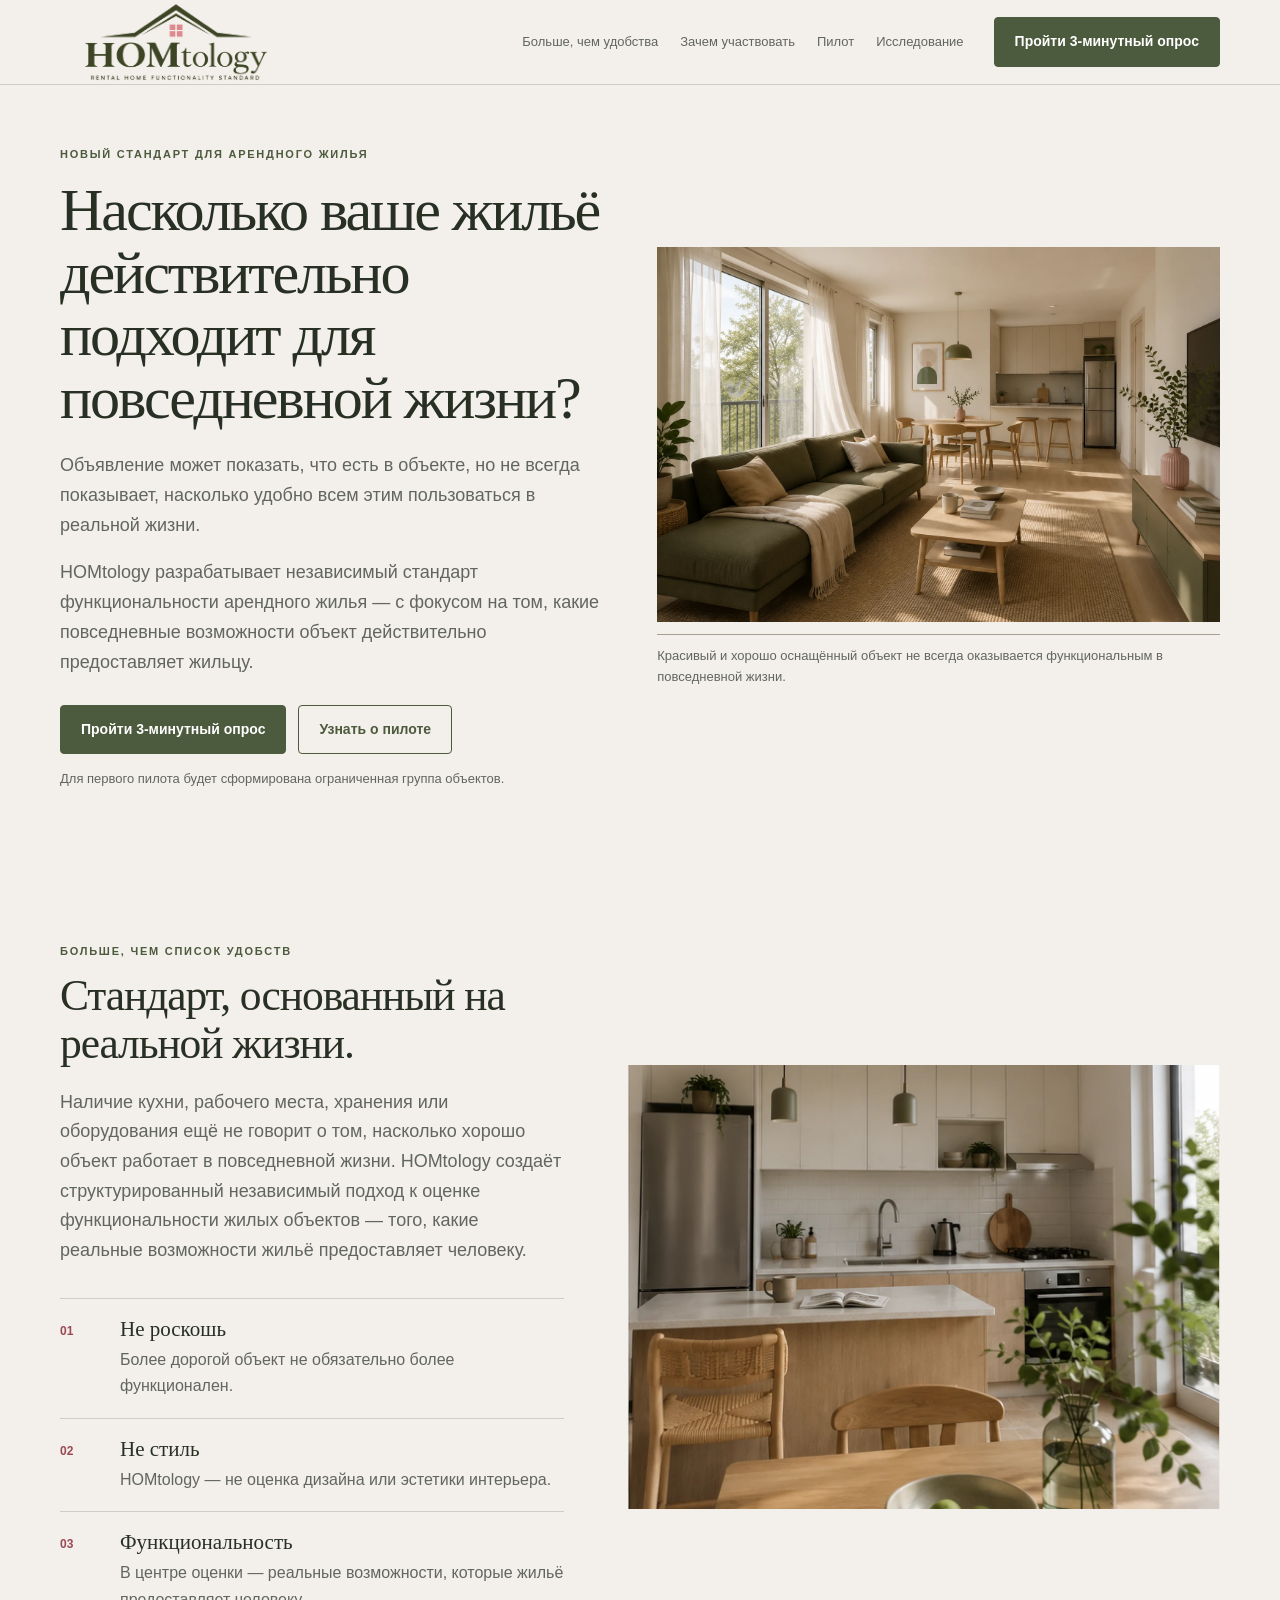
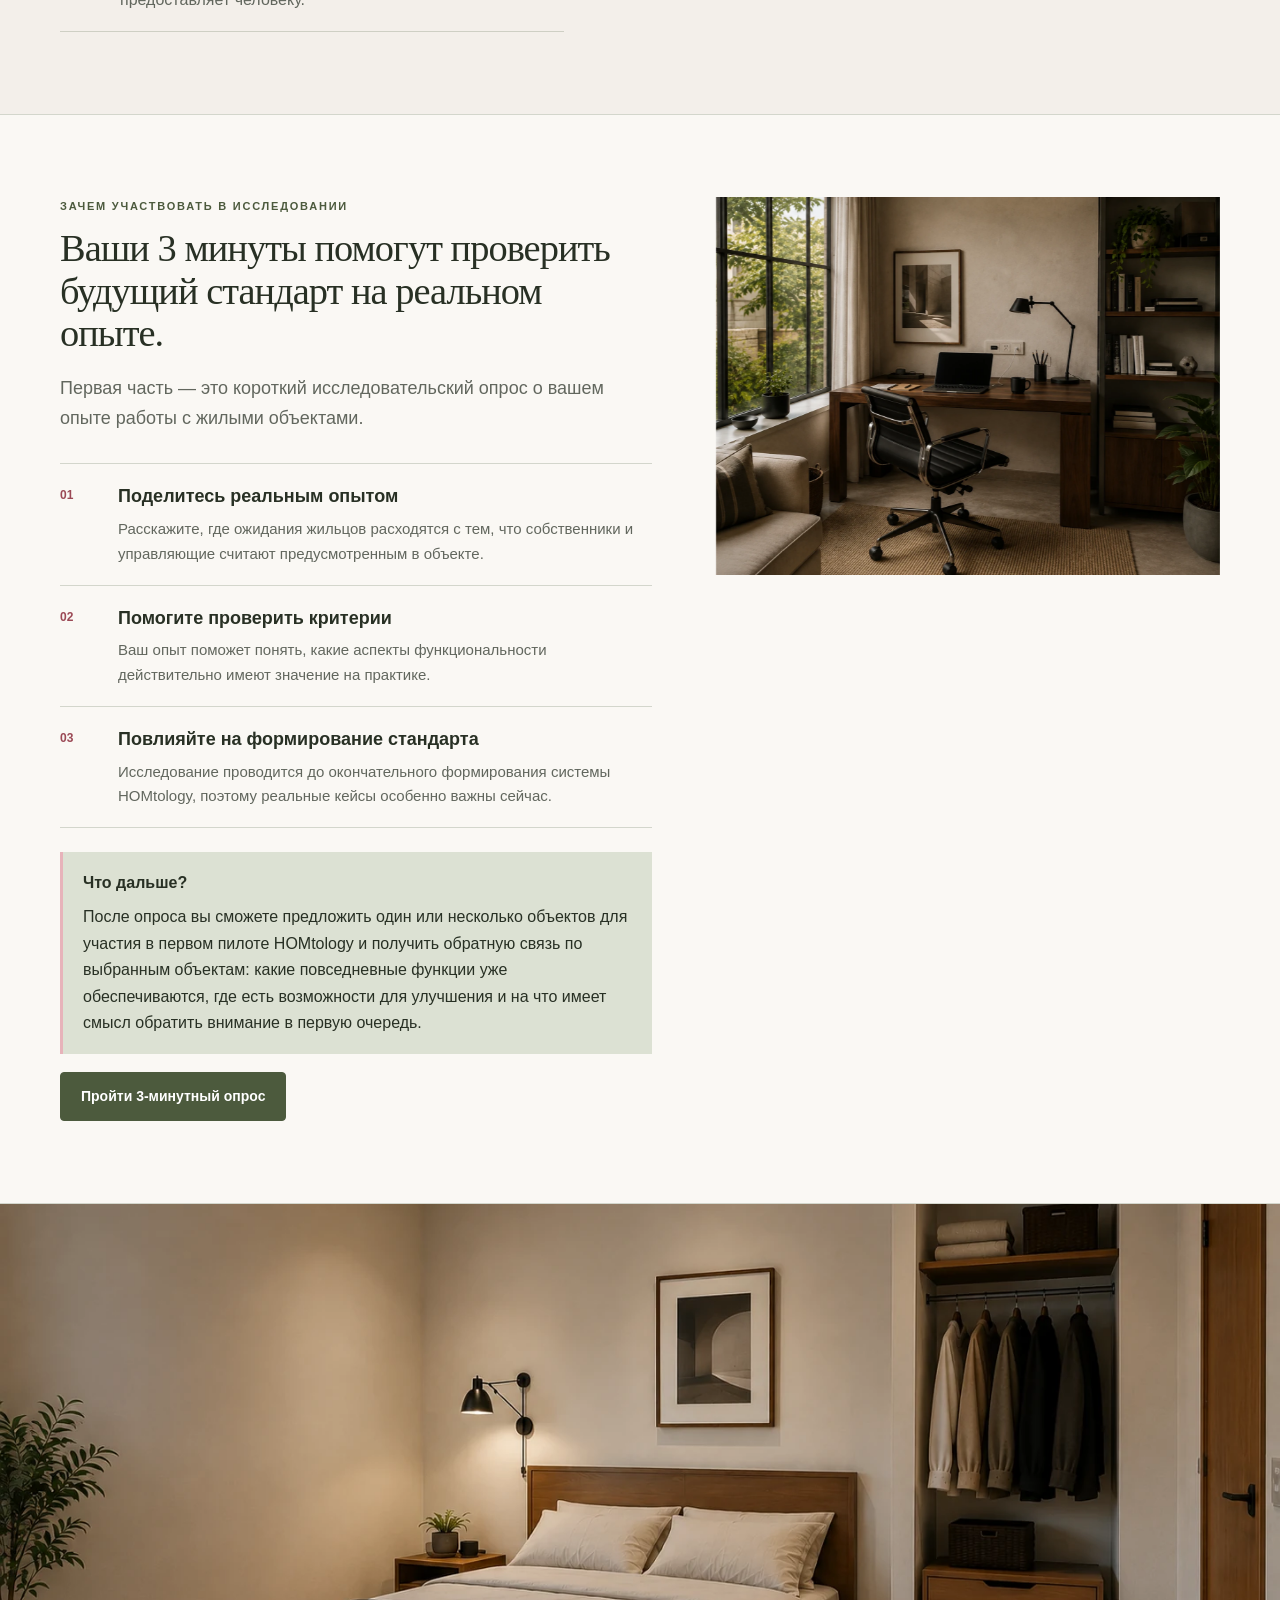
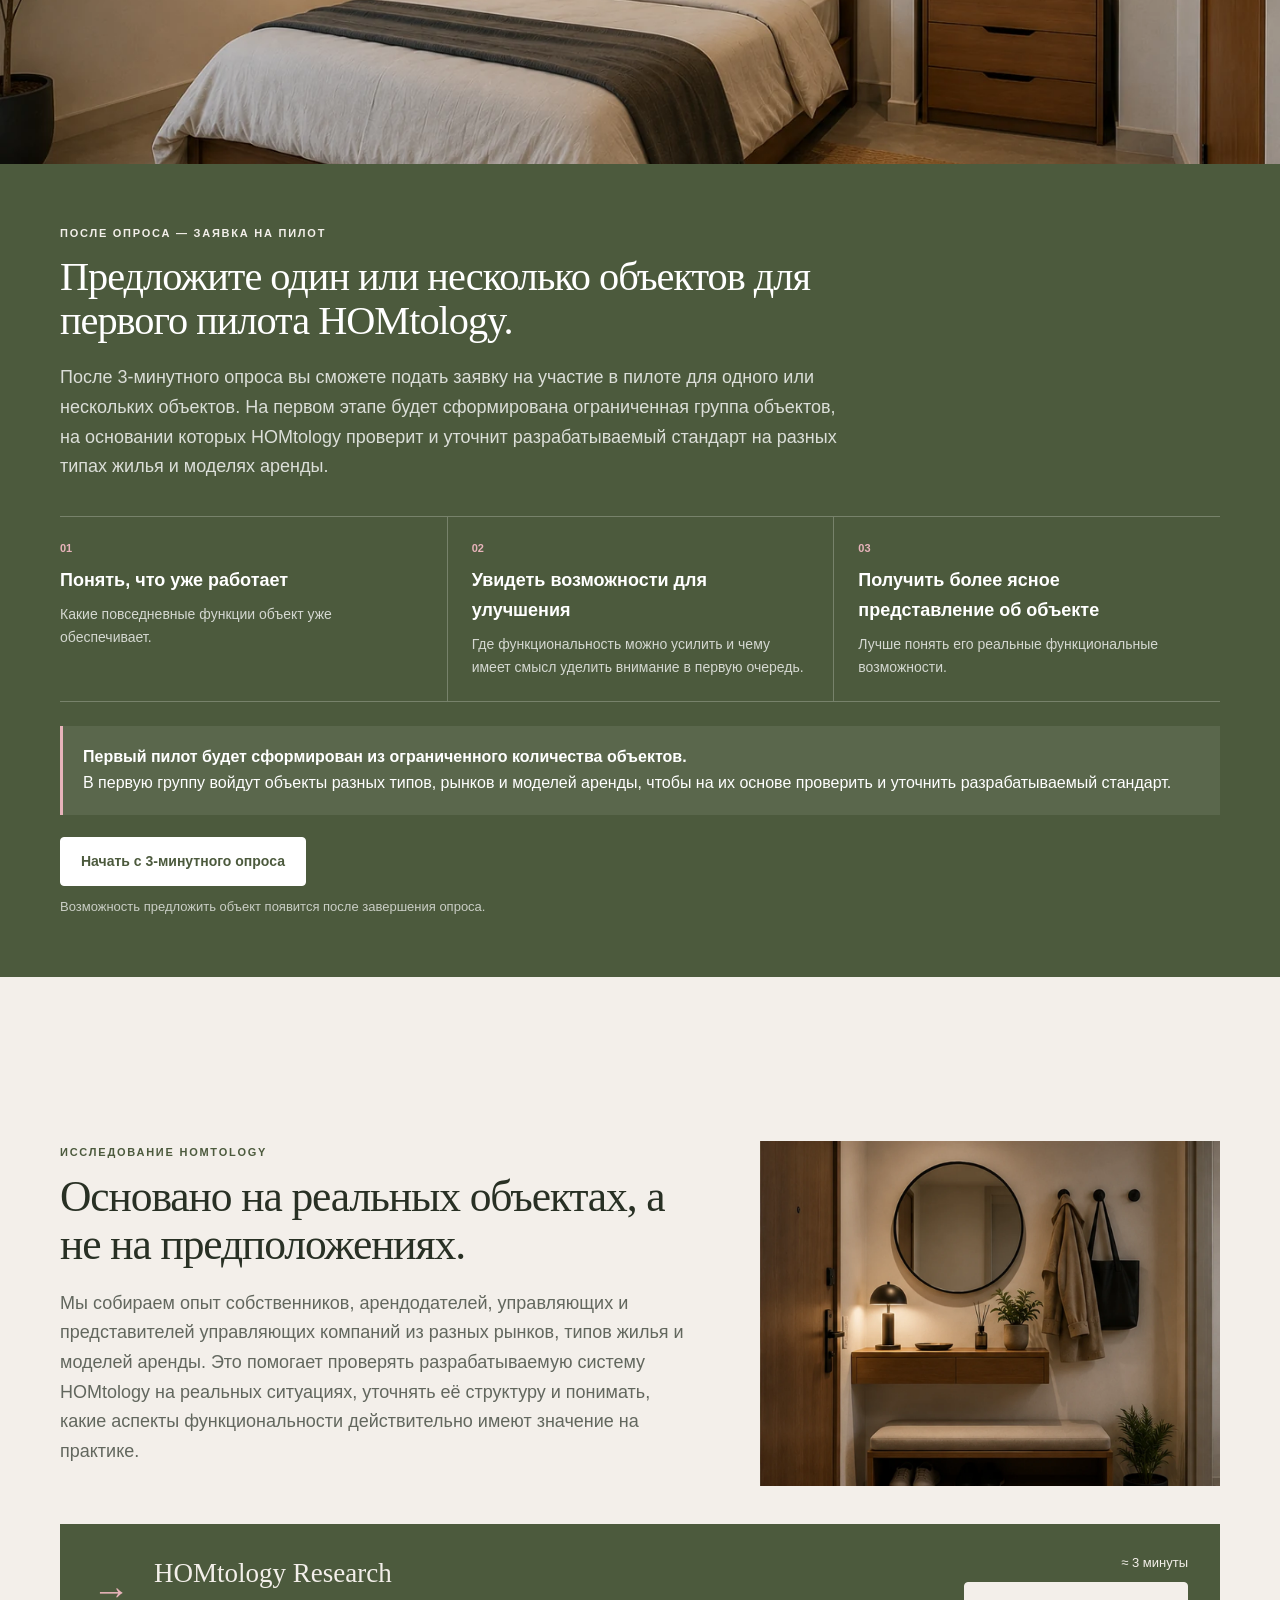
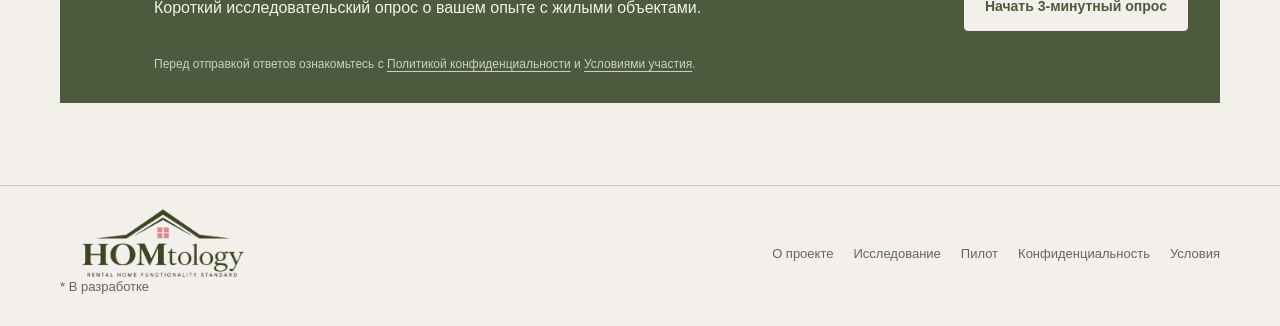
==== index.html @ 4bda34c2 "Refine landing page hierarchy and responsive flow" ====
<!DOCTYPE html>
<html lang="ru">
<head>
<meta charset="UTF-8">
<meta name="viewport" content="width=device-width, initial-scale=1.0">
<title>HOMtology — стандарт функциональности арендного жилья</title>
<meta name="description" content="HOMtology разрабатывает независимый стандарт функциональности арендного жилья.">
<link rel="icon" type="image/png" href="favicon.png">
<style>
:root{--forest:#4C5A3D;--cream:#F3EFEA;--sage:#DCE1D3;--pink:#E7B3BA;--taupe:#A89F91;--ink:#283024;--muted:#62675e;--paper:#FAF8F4;--line:rgba(76,90,61,.22);--white:#fff;--focus:#9b4955}
*{box-sizing:border-box}html{scroll-behavior:smooth}body{margin:0;background:var(--cream);color:var(--ink);font-family:Inter,-apple-system,BlinkMacSystemFont,"Segoe UI",sans-serif;line-height:1.65}img{max-width:100%}a{color:inherit;text-decoration:none}
.skip-link{position:fixed;left:16px;top:12px;z-index:100;padding:10px 14px;background:var(--white);color:var(--forest);transform:translateY(-150%)}.skip-link:focus{transform:none}.container{width:min(1160px,calc(100% - 48px));margin:auto}
.site-header{position:sticky;top:0;z-index:20;background:rgba(243,239,234,.96);border-bottom:1px solid var(--line);backdrop-filter:blur(12px)}.nav-inner{min-height:84px;display:flex;align-items:center;gap:30px}.brand{display:block;flex:0 0 auto;width:232px;margin:-8px 0}.brand img{display:block;width:232px;height:auto}.nav-links{display:flex;align-items:center;justify-content:flex-end;gap:22px;margin-left:auto;font-size:13px;color:var(--muted)}.nav-links a{padding:12px 0;border-bottom:1px solid transparent}.nav-links a:hover{color:var(--forest);border-color:var(--pink)}
.btn{display:inline-flex;align-items:center;justify-content:center;min-height:48px;padding:12px 20px;border:1px solid var(--forest);border-radius:4px;font:inherit;font-size:14px;font-weight:750;cursor:pointer;transition:background-color .2s,color .2s,border-color .2s}.btn-primary{background:var(--forest);color:var(--white)}.btn-primary:hover{background:#3e4a32}.btn-outline{background:transparent;color:var(--forest)}.btn-outline:hover{background:var(--sage)}.nav-cta{white-space:nowrap}
.eyebrow{font-size:11px;font-weight:800;letter-spacing:.16em;text-transform:uppercase;color:var(--forest)}h1,h2{font-family:Georgia,"Times New Roman",serif;font-weight:500}h1{font-size:clamp(42px,4.7vw,62px);line-height:1.04;letter-spacing:-.035em;margin:16px 0 22px}h2{font-size:clamp(32px,3.4vw,45px);line-height:1.1;letter-spacing:-.025em;margin:12px 0 20px}.lead{font-size:18px;color:var(--muted);max-width:780px}.micro{font-size:13px;color:var(--muted)}
.hero{padding:60px 0 70px}.hero-grid{display:grid;grid-template-columns:minmax(0,1fr) minmax(0,1.04fr);gap:56px;align-items:center}.hero-copy{max-width:650px}.hero-actions{display:flex;gap:12px;flex-wrap:wrap;margin:28px 0 14px}.hero-image{min-width:0}.hero-image picture,.hero-image img{display:block;width:100%}.hero-image img{height:auto;aspect-ratio:3/2;object-fit:cover}.image-note{max-width:570px;margin:12px 0 0 auto;padding-top:10px;border-top:1px solid var(--taupe);font-size:13px;color:var(--muted)}
.section{padding:82px 0}.section.alt{background:var(--paper);border-block:1px solid var(--line)}.editorial-grid{display:grid;grid-template-columns:minmax(0,.92fr) minmax(0,1.08fr);gap:64px;align-items:center}.editorial-copy{max-width:600px}.editorial-photo picture,.editorial-photo img{display:block;width:100%}.editorial-photo img{height:auto;aspect-ratio:4/3;object-fit:cover}.principles{margin-top:32px;border-top:1px solid var(--line)}.principle{display:grid;grid-template-columns:44px 1fr;gap:16px;padding:18px 0;border-bottom:1px solid var(--line)}.principle h3{font:500 21px/1.2 Georgia,"Times New Roman",serif;margin:0 0 5px}.principle p{margin:0;color:var(--muted)}.principle-num{color:var(--focus);font-size:12px;font-weight:800;padding-top:5px}
.why-layout{display:grid;grid-template-columns:minmax(0,1.08fr) minmax(0,.92fr);gap:64px;align-items:start}.why-copy h2{font-size:clamp(31px,3vw,42px)}.why-photo{position:sticky;top:106px}.why-photo picture,.why-photo img{display:block;width:100%}.why-photo img{height:auto;aspect-ratio:4/3;object-fit:cover}.survey-reasons{margin-top:30px;border-top:1px solid var(--line)}.survey-reason{display:grid;grid-template-columns:44px 1fr;padding:18px 0;border-bottom:1px solid var(--line);gap:14px}.why-icon{font-size:12px;color:var(--focus);font-weight:800;padding-top:4px}.survey-reason h3{margin:0 0 5px;font-size:18px}.survey-reason p{margin:0;color:var(--muted);font-size:15px}.next-note{padding:18px 20px;border-left:3px solid var(--pink);background:var(--sage);margin-top:24px}.next-note p{margin:8px 0 0}.center-action{text-align:left;margin-top:18px}
.pilot-section{padding-top:0}.pilot-image{width:100%;max-height:560px;object-fit:cover;display:block;aspect-ratio:2.15/1}.pilot-box{background:var(--forest);color:var(--white);padding:60px max(24px,calc((100vw - 1160px)/2))}.pilot-box h2{color:var(--white);max-width:850px;font-size:clamp(32px,3.15vw,43px)}.pilot-box .lead{color:rgba(255,255,255,.8)}.pilot-box .eyebrow{color:var(--cream)}.pilot-benefits{display:grid;grid-template-columns:repeat(3,1fr);margin-top:34px;border-top:1px solid rgba(255,255,255,.24)}.pilot-benefit{padding:22px 24px 22px 0;border-bottom:1px solid rgba(255,255,255,.24)}.pilot-benefit+.pilot-benefit{padding-left:24px;border-left:1px solid rgba(255,255,255,.24)}.pilot-benefit b{display:block;font-size:11px;color:var(--pink);margin-bottom:9px}.pilot-benefit h3{margin:0 0 7px;font-size:18px}.pilot-benefit p{margin:0;color:rgba(255,255,255,.76);font-size:14px}.pilot-box .next-note{background:rgba(255,255,255,.08);border-color:var(--pink);color:var(--white)}.pilot-action{margin-top:22px}.pilot-action .btn{background:var(--white);color:var(--forest);border-color:var(--white)}.pilot-action .btn:focus-visible{outline-color:var(--cream)}
.research-intro{display:grid;grid-template-columns:minmax(0,1fr) minmax(300px,.72fr);gap:60px;align-items:center}.research-photo img{display:block;width:100%;height:auto;aspect-ratio:4/3;object-fit:cover}.form-card{margin-top:38px;background:var(--forest);color:var(--cream);padding:28px 32px}.survey-intro{display:grid;grid-template-columns:auto minmax(240px,1fr) auto;gap:24px;align-items:center}.survey-arrow{font-size:38px;color:var(--pink)}.survey-copy p{margin:5px 0}.survey-title{font:500 27px/1.2 Georgia,"Times New Roman",serif;margin:0}.survey-action{text-align:right}.survey-action .btn{background:var(--cream);color:var(--forest);border-color:var(--cream);white-space:nowrap}.survey-meta{color:var(--cream);margin:0 0 8px}.legal-note{grid-column:2/4;margin:0;color:rgba(243,239,234,.78);font-size:12px}.text-link{text-decoration:underline;text-underline-offset:3px}.hidden{display:none!important}#tallyEmbedWrap{scroll-margin-top:110px;text-align:left;margin-top:10px;background:var(--cream);padding:16px;color:var(--ink)}
footer{padding:24px 0 28px;color:var(--muted);font-size:13px;border-top:1px solid var(--line)}.footer-inner{display:flex;justify-content:space-between;align-items:center;gap:32px}.footer-brand{display:block;width:206px;margin:-8px 0}.footer-brand img{display:block;width:206px;height:auto}.footer-status{display:block;margin-top:0}.footer-links{display:flex;justify-content:flex-end;gap:20px;flex-wrap:wrap}main[id],section[id]{scroll-margin-top:104px}a:focus-visible,button:focus-visible{outline:3px solid var(--focus);outline-offset:4px}
@media(max-width:1000px){.nav-inner{gap:16px}.nav-links{gap:13px}.nav-cta{display:none}.hero-grid,.editorial-grid,.why-layout,.research-intro{gap:40px}.pilot-benefits{grid-template-columns:repeat(3,1fr)}.survey-intro{grid-template-columns:auto 1fr}.survey-action{grid-column:2;text-align:left}.legal-note{grid-column:2}}
@media(max-width:760px){.container{width:min(100% - 36px,1160px)}.site-header{position:relative}.nav-inner{min-height:auto;padding:7px 0 0;display:grid;grid-template-columns:1fr}.brand{width:220px;margin:-7px auto}.brand img{width:220px}.nav-links{width:100%;margin:0;display:grid;grid-template-columns:repeat(3,minmax(0,1fr));gap:0;border-top:1px solid var(--line);font-size:11px;text-align:center}.nav-links a{display:flex;align-items:center;justify-content:center;min-height:48px;padding:7px 6px;line-height:1.2}.nav-links a:last-child{display:none}.hero{padding:44px 0 58px}.hero-grid,.editorial-grid,.research-intro{grid-template-columns:1fr}.hero-grid{gap:32px}.hero-copy{max-width:620px;margin:auto;text-align:center}.hero-actions{justify-content:center}.hero-copy .micro{font-style:italic}.image-note{text-align:center;margin-inline:auto}.section{padding:62px 0}.editorial-grid{gap:34px}.editorial-copy{display:contents}.editorial-copy .eyebrow{order:1}.editorial-copy h2{order:2}.editorial-photo{order:3}.editorial-copy>.lead{order:4}.principles{order:5;margin-top:0}.why-layout{display:flex;flex-direction:column;gap:34px}.why-copy{display:contents}.why-copy>.eyebrow{order:1}.why-copy>h2{order:2}.why-copy>.lead{order:3}.why-photo{position:static;margin-bottom:2px;order:4}.survey-reasons{order:5;margin-top:0}.why-copy>.next-note{order:6}.why-copy>.center-action{order:7}.pilot-image{aspect-ratio:4/3;max-height:none}.pilot-box{padding-block:48px}.pilot-benefits{grid-template-columns:1fr}.pilot-benefit+.pilot-benefit{border-left:0;padding-left:0}.research-intro{gap:28px}.form-card{margin-top:30px;padding:24px}.survey-intro{grid-template-columns:auto 1fr;gap:14px 16px}.survey-action,.legal-note{grid-column:1/3;text-align:left}.survey-action .btn{width:100%}.footer-inner{display:grid;grid-template-columns:minmax(145px,.8fr) 1.2fr;align-items:start;gap:22px}.footer-links{display:grid;grid-template-columns:1fr 1.35fr;gap:8px 16px;justify-content:stretch}.footer-links a:nth-child(4){grid-column:2;grid-row:1}.footer-links a:nth-child(5){grid-column:2;grid-row:2}.footer-brand,.footer-brand img{width:170px}}
@media(max-width:480px){.container{width:min(100% - 28px,1160px)}h1{font-size:clamp(36px,11.5vw,46px)}h2,.why-copy h2,.pilot-box h2{font-size:clamp(30px,9.3vw,38px)}.lead{font-size:17px}.hero-actions{flex-direction:column;align-items:stretch}.btn{width:100%}.section{padding:54px 0}.pilot-box{padding-block:42px}.footer-inner{grid-template-columns:1fr 1.12fr;gap:14px}.footer-brand,.footer-brand img{width:145px}.footer-links{font-size:12px;gap:7px 10px}}
@media(prefers-reduced-motion:reduce){html{scroll-behavior:auto}*,*::before,*::after{scroll-behavior:auto!important;transition-duration:.01ms!important}}
</style>

</head>
<body>
<a class="skip-link" href="#top">Перейти к содержанию</a>
<header class="site-header">
  <div class="container nav-inner">
    <a class="brand" href="#top" aria-label="HOMtology — на главную"><img src="assets/images/homtology-logo.png" width="1983" height="793" alt="HOMtology — Rental Home Functionality Standard"></a>
    <nav class="nav-links" aria-label="Основная навигация">
      <a href="#homtology">Больше, чем удобства</a>
      <a href="#why-participate">Зачем участвовать</a>
      <a href="#pilot">Пилот</a>
      <a href="#research">Исследование</a>
    </nav>
    <a class="btn btn-primary nav-cta" href="#research">Пройти 3-минутный опрос</a>
  </div>
</header>

<main id="top">


<section class="hero">
  <div class="container hero-grid">
    <div class="hero-copy">
      <div class="eyebrow">Новый стандарт для арендного жилья</div>
      <h1>Насколько ваше жильё действительно подходит для повседневной жизни?</h1>
      <p class="lead">Объявление может показать, что есть в объекте, но не всегда показывает, насколько удобно всем этим пользоваться в реальной жизни.</p>
      <p class="lead">HOMtology разрабатывает независимый стандарт функциональности арендного жилья — с фокусом на том, какие повседневные возможности объект действительно предоставляет жильцу.</p>
      <div class="hero-actions">
        <a class="btn btn-primary" href="#research">Пройти 3-минутный опрос</a>
        <a class="btn btn-outline" href="#pilot">Узнать о пилоте</a>
      </div>
      <div class="micro">Для первого пилота будет сформирована ограниченная группа объектов.</div>
    </div>

    <div class="hero-image">
      <picture>
        <source srcset="assets/images/hero-homtology.webp" type="image/webp">
        <img src="assets/images/hero-homtology.png" width="1536" height="1024" fetchpriority="high" alt="Светлая жилая комната с кухней, обеденной зоной и местом для отдыха">
      </picture>
      <div class="image-note">Красивый и хорошо оснащённый объект не всегда оказывается функциональным в повседневной жизни.</div>
    </div>
  </div>
</section>




<section class="section" id="homtology">
  <div class="container editorial-grid">
    <div class="editorial-copy">
      <div class="eyebrow">Больше, чем список удобств</div>
      <h2>Стандарт, основанный на реальной жизни.</h2>
      <p class="lead">Наличие кухни, рабочего места, хранения или оборудования ещё не говорит о том, насколько хорошо объект работает в повседневной жизни. HOMtology создаёт структурированный независимый подход к оценке функциональности жилых объектов — того, какие реальные возможности жильё предоставляет человеку.</p>
      <div class="principles">
        <div class="principle"><span class="principle-num">01</span><div><h3>Не роскошь</h3><p>Более дорогой объект не обязательно более функционален.</p></div></div>
        <div class="principle"><span class="principle-num">02</span><div><h3>Не стиль</h3><p>HOMtology — не оценка дизайна или эстетики интерьера.</p></div></div>
        <div class="principle"><span class="principle-num">03</span><div><h3>Функциональность</h3><p>В центре оценки — реальные возможности, которые жильё предоставляет человеку.</p></div></div>
      </div>
    </div>
    <div class="editorial-photo">
      <picture><source srcset="assets/images/kitchen-functionality.webp" type="image/webp"><img src="assets/images/kitchen-functionality.png" width="1200" height="900" loading="lazy" decoding="async" alt="Кухня с рабочей поверхностью, техникой, хранением и обеденной зоной"></picture>
    </div>
  </div>
</section>

<section class="section alt" id="why-participate">
  <div class="container why-layout">
    <div class="why-copy">
      <div class="eyebrow">Зачем участвовать в исследовании</div>
      <h2>Ваши 3 минуты помогут проверить будущий стандарт на реальном опыте.</h2>
      <p class="lead">Первая часть — это короткий исследовательский опрос о вашем опыте работы с жилыми объектами.</p>
      <div class="survey-reasons">
        <div class="survey-reason"><div class="why-icon">01</div><div><h3>Поделитесь реальным опытом</h3><p>Расскажите, где ожидания жильцов расходятся с тем, что собственники и управляющие считают предусмотренным в объекте.</p></div></div>
        <div class="survey-reason"><div class="why-icon">02</div><div><h3>Помогите проверить критерии</h3><p>Ваш опыт поможет понять, какие аспекты функциональности действительно имеют значение на практике.</p></div></div>
        <div class="survey-reason"><div class="why-icon">03</div><div><h3>Повлияйте на формирование стандарта</h3><p>Исследование проводится до окончательного формирования системы HOMtology, поэтому реальные кейсы особенно важны сейчас.</p></div></div>
      </div>
      <div class="next-note"><strong>Что дальше?</strong>
        <p>После опроса вы сможете предложить один или несколько объектов для участия в первом пилоте HOMtology и получить обратную связь по выбранным объектам: какие повседневные функции уже обеспечиваются, где есть возможности для улучшения и на что имеет смысл обратить внимание в первую очередь.</p>
      </div>
      <div class="center-action"><a class="btn btn-primary" href="#research">Пройти 3-минутный опрос</a></div>
    </div>
    <div class="why-photo">
      <picture><source srcset="assets/images/workspace-functionality.webp" type="image/webp"><img src="assets/images/workspace-functionality.png" width="1448" height="1086" loading="lazy" decoding="async" alt="Домашнее рабочее место у окна со столом, креслом, освещением и хранением"></picture>
    </div>
  </div>
</section>

<section class="section pilot-section" id="pilot">
  <picture><source srcset="assets/images/bedroom-storage.webp" type="image/webp"><img class="pilot-image" src="assets/images/bedroom-storage.png" width="1448" height="1086" loading="lazy" decoding="async" alt="Спальня с кроватью и открытой системой хранения одежды"></picture>
  <div class="pilot-box">
    <div class="eyebrow">После опроса — заявка на пилот</div>
    <h2>Предложите один или несколько объектов для первого пилота HOMtology.</h2>
    <p class="lead">После 3-минутного опроса вы сможете подать заявку на участие в пилоте для одного или нескольких объектов. На первом этапе будет сформирована ограниченная группа объектов, на основании которых HOMtology проверит и уточнит разрабатываемый стандарт на разных типах жилья и моделях аренды.</p>
    <div class="pilot-benefits">
      <div class="pilot-benefit"><b>01</b><div><h3>Понять, что уже работает</h3><p>Какие повседневные функции объект уже обеспечивает.</p></div></div>
      <div class="pilot-benefit"><b>02</b><div><h3>Увидеть возможности для улучшения</h3><p>Где функциональность можно усилить и чему имеет смысл уделить внимание в первую очередь.</p></div></div>
      <div class="pilot-benefit"><b>03</b><div><h3>Получить более ясное представление об объекте</h3><p>Лучше понять его реальные функциональные возможности.</p></div></div>
    </div>
    <div class="next-note"><strong>Первый пилот будет сформирован из ограниченного количества объектов.</strong><br>
      В первую группу войдут объекты разных типов, рынков и моделей аренды, чтобы на их основе проверить и уточнить разрабатываемый стандарт.
    </div>
    <div class="pilot-action"><a class="btn" href="#research">Начать с 3-минутного опроса</a>
      <div class="micro" style="color:rgba(255,255,255,.7);margin-top:10px">Возможность предложить объект появится после завершения опроса.</div>
    </div>
  </div>
</section>

<section class="section" id="research">
  <div class="container">
    <div class="research-intro">
      <div><div class="eyebrow">Исследование HOMtology</div>
      <h2>Основано на реальных объектах, а не на предположениях.</h2>
      <p class="lead">Мы собираем опыт собственников, арендодателей, управляющих и представителей управляющих компаний из разных рынков, типов жилья и моделей аренды. Это помогает проверять разрабатываемую систему HOMtology на реальных ситуациях, уточнять её структуру и понимать, какие аспекты функциональности действительно имеют значение на практике.</p></div>
      <div class="research-photo"><picture><source srcset="assets/images/everyday-functionality.webp" type="image/webp"><img src="assets/images/everyday-functionality.png" width="1200" height="900" loading="lazy" decoding="async" alt="Домашняя входная зона с местом для верхней одежды, сумки, обуви и повседневных вещей"></picture></div>
    </div>

      <div class="form-card">
        <div id="surveyIntro" class="survey-intro">
          <div class="survey-arrow" aria-hidden="true">→</div>
          <div class="survey-copy"><h3 class="survey-title">HOMtology Research</h3>
          <p>Короткий исследовательский опрос о вашем опыте с жилыми объектами.</p></div>
          <div class="survey-action"><p class="micro survey-meta">≈ 3 минуты</p><button class="btn" id="startSurveyBtn" type="button">Начать 3-минутный опрос</button></div>
          <p class="legal-note">Перед отправкой ответов ознакомьтесь с <a href="privacy.html" class="text-link">Политикой конфиденциальности</a> и <a href="terms.html" class="text-link">Условиями участия</a>.</p>
        </div>

        <div id="tallyEmbedWrap" class="hidden" tabindex="-1">
          <iframe
            data-tally-src="https://tally.so/embed/Y5BB1d?alignLeft=1&hideTitle=1&transparentBackground=1&dynamicHeight=1"
            loading="lazy"
            width="100%"
            height="650"
            frameborder="0"
            marginheight="0"
            marginwidth="0"
            title="HOMtology Research Survey">
          </iframe>
        </div>
      </div>
  </div>
</section>

</main>

<footer>
  <div class="container footer-inner">
    <div><a class="footer-brand" href="#top" aria-label="HOMtology — на главную"><img src="assets/images/homtology-logo.png" width="1983" height="793" loading="lazy" alt="HOMtology — Rental Home Functionality Standard"></a><span class="micro footer-status">* В разработке</span></div>
    <div class="footer-links"><a href="#homtology">О проекте</a><a href="#research">Исследование</a><a href="#pilot">Пилот</a><a href="privacy.html">Конфиденциальность</a><a href="terms.html">Условия</a></div>
  </div>
</footer>



<script>
(function () {
  var d = document;
  var w = "https://tally.so/widgets/embed.js";

  function loadTallyEmbeds() {
    if (typeof Tally !== "undefined") {
      Tally.loadEmbeds();
    } else {
      d.querySelectorAll("iframe[data-tally-src]:not([src])").forEach(function (e) {
        e.src = e.dataset.tallySrc;
      });
    }
  }

  function ensureTallyScript(callback) {
    if (typeof Tally !== "undefined") {
      callback();
      return;
    }
    var existing = d.querySelector('script[src="' + w + '"]');
    if (existing) {
      existing.addEventListener("load", callback, { once: true });
      return;
    }
    var s = d.createElement("script");
    s.src = w;
    s.onload = callback;
    s.onerror = callback;
    d.body.appendChild(s);
  }

  d.addEventListener("DOMContentLoaded", function () {
    var btn = d.getElementById("startSurveyBtn");
    var intro = d.getElementById("surveyIntro");
    var wrap = d.getElementById("tallyEmbedWrap");

    if (btn && intro && wrap) {
      btn.addEventListener("click", function () {
        intro.style.display = "none";
        wrap.classList.remove("hidden");
        ensureTallyScript(loadTallyEmbeds);
        setTimeout(function () {
          wrap.scrollIntoView({ behavior: "smooth", block: "start" });
          wrap.focus({ preventScroll: true });
        }, 50);
      });
    }
  });
})();
</script>

</body>
</html>
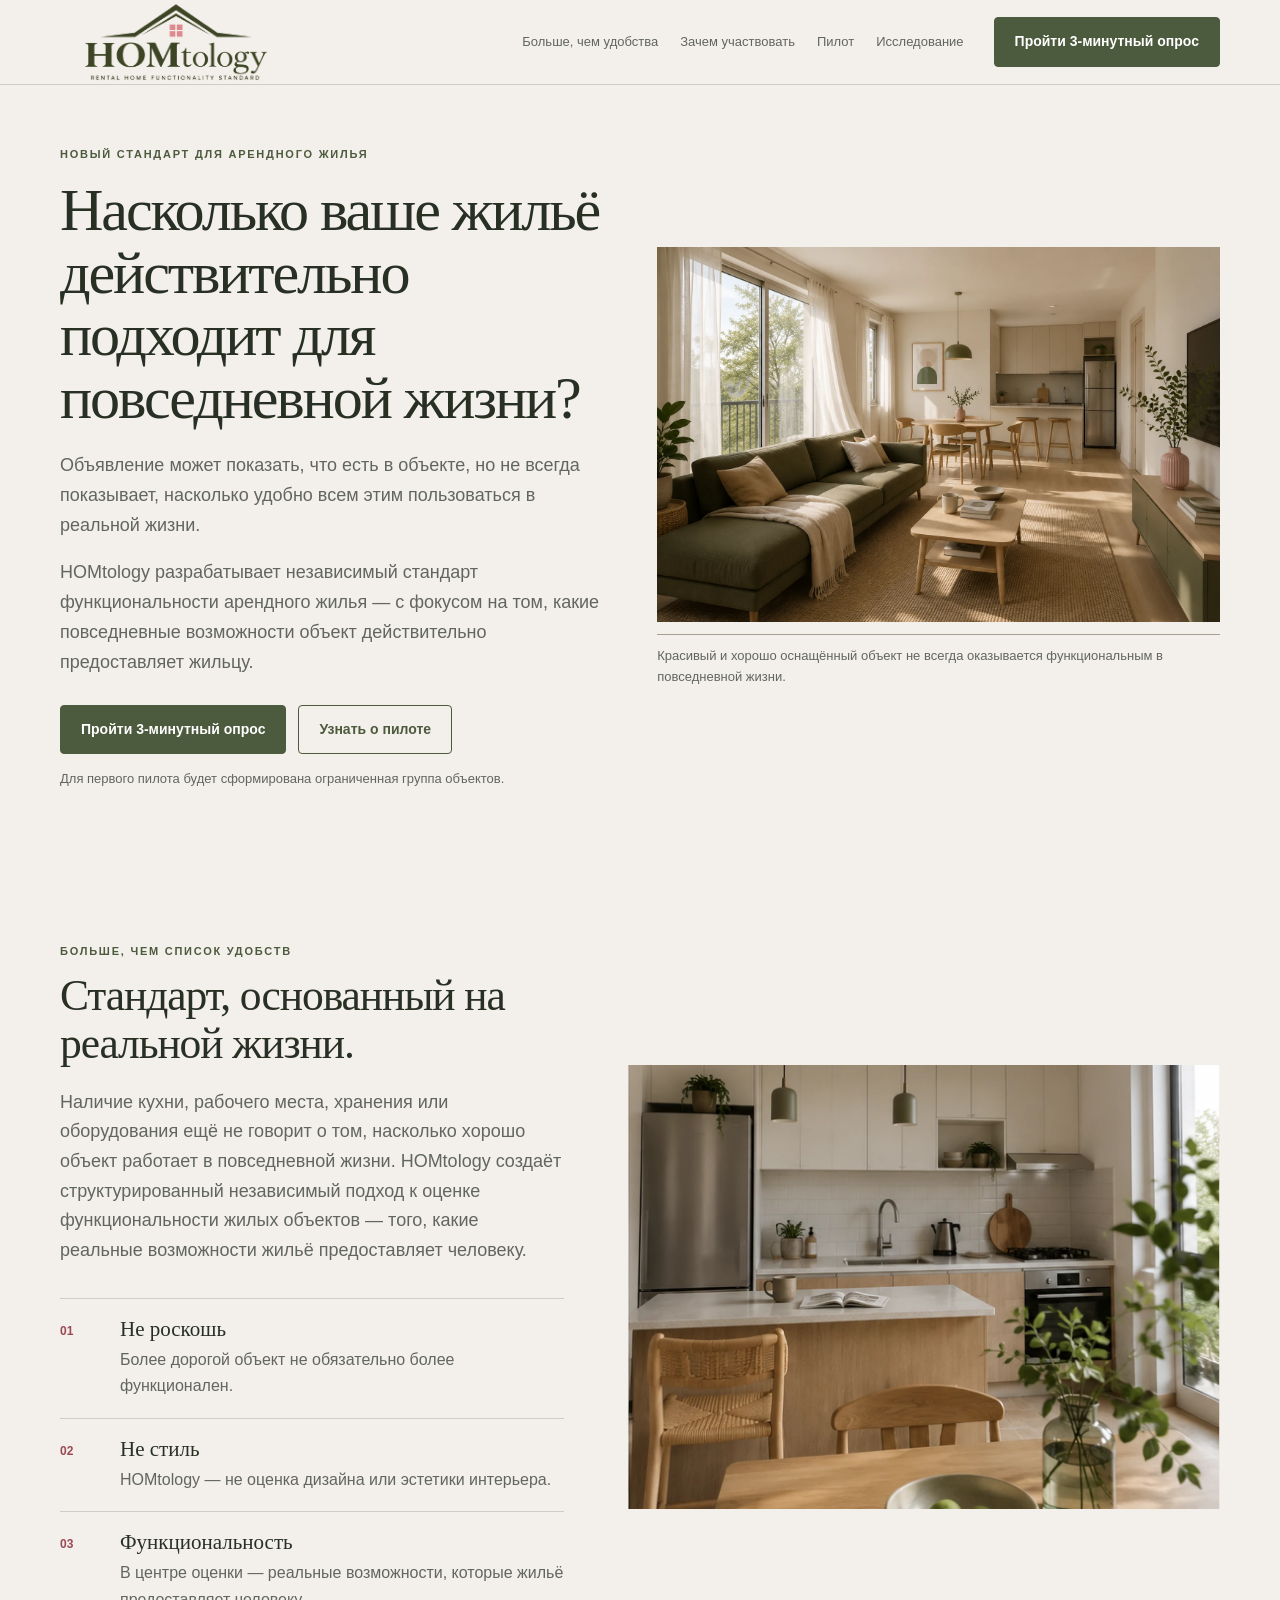
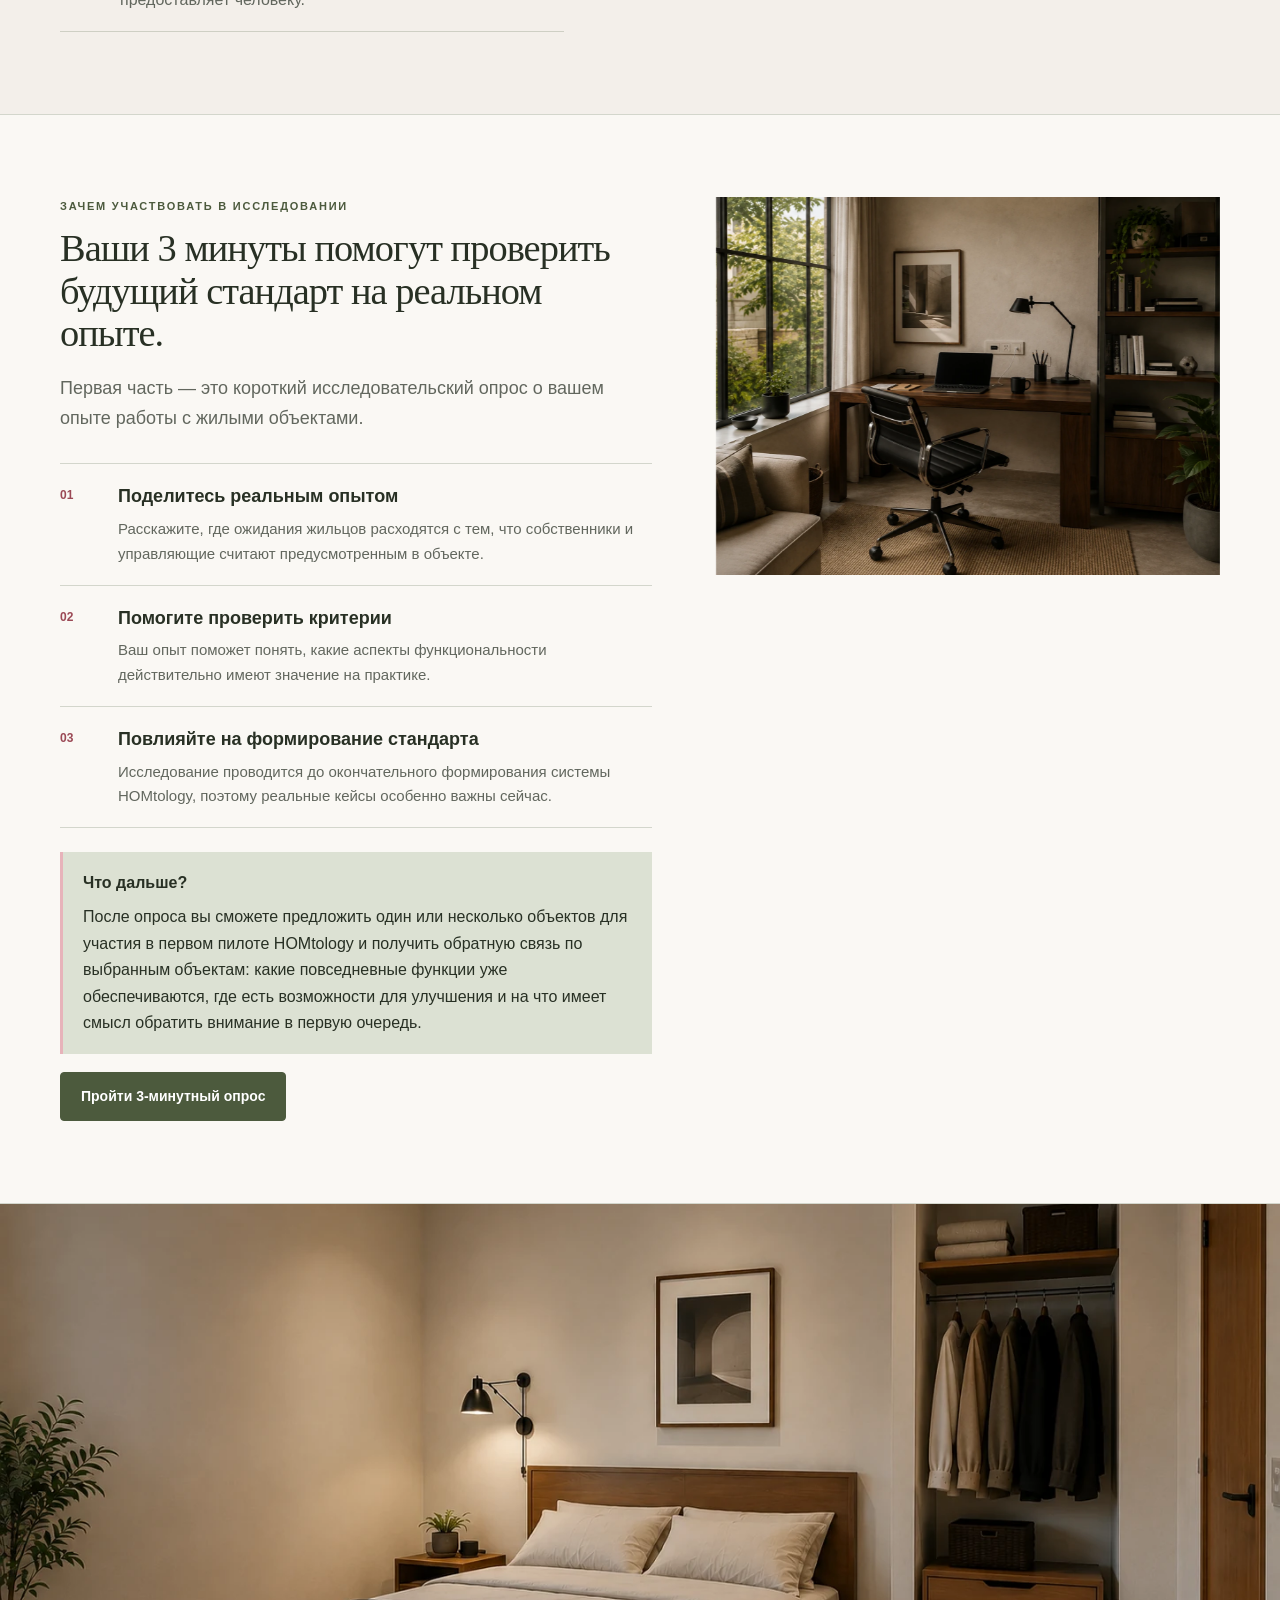
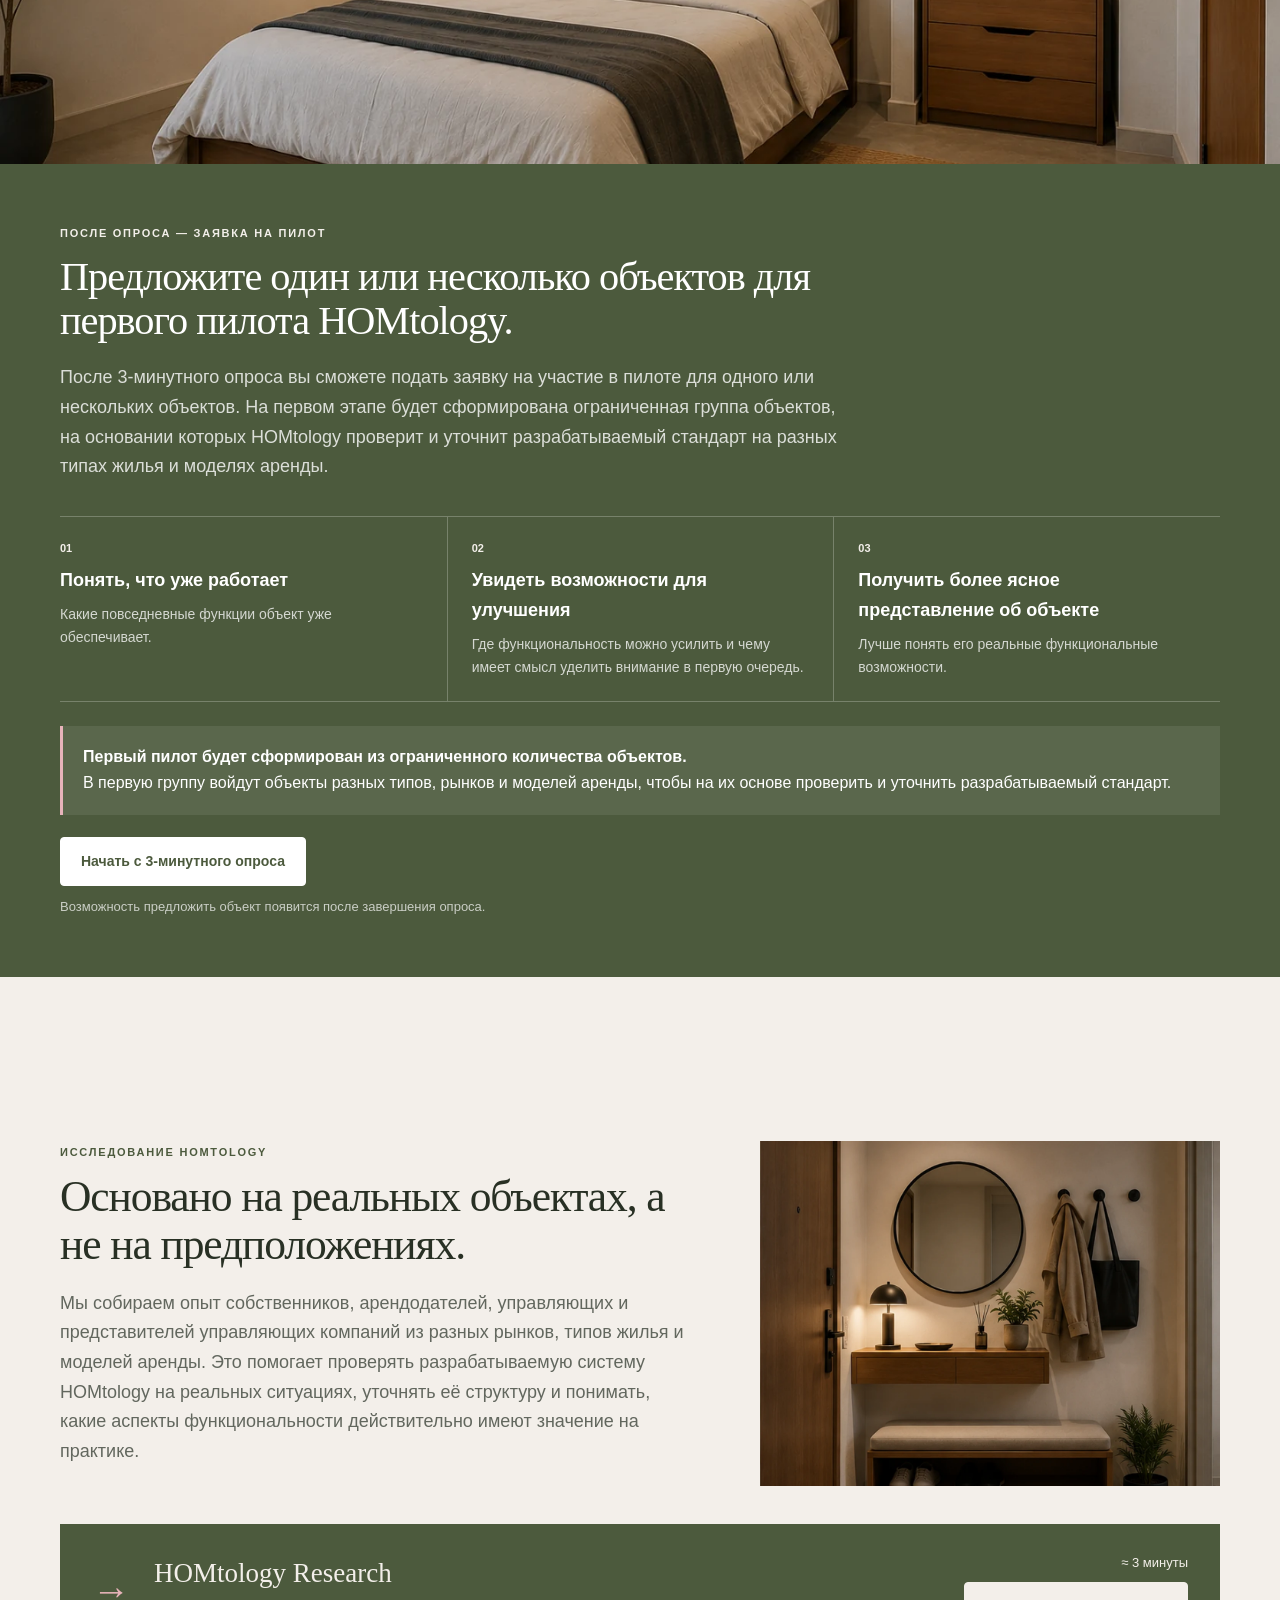
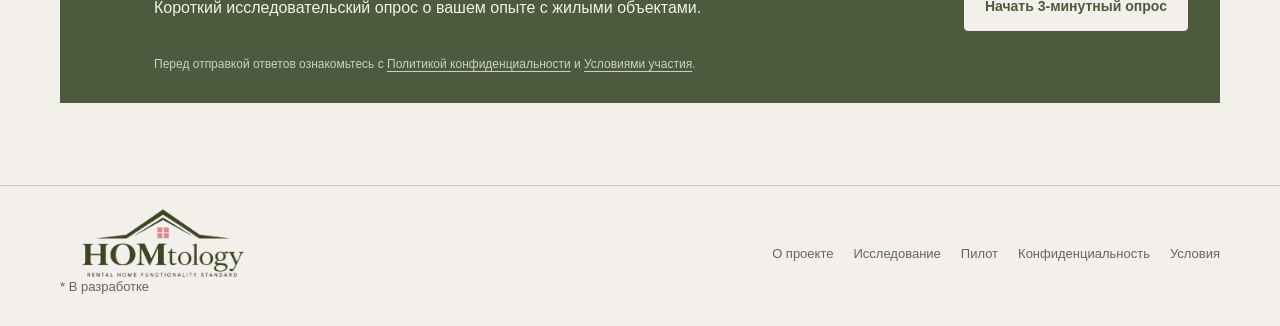
==== commit c2cd2a00: "Fix pilot label contrast and mobile footer overflow" ====
--- a/index.html
+++ b/index.html
@@ -16,12 +16,13 @@
 .hero{padding:60px 0 70px}.hero-grid{display:grid;grid-template-columns:minmax(0,1fr) minmax(0,1.04fr);gap:56px;align-items:center}.hero-copy{max-width:650px}.hero-actions{display:flex;gap:12px;flex-wrap:wrap;margin:28px 0 14px}.hero-image{min-width:0}.hero-image picture,.hero-image img{display:block;width:100%}.hero-image img{height:auto;aspect-ratio:3/2;object-fit:cover}.image-note{max-width:570px;margin:12px 0 0 auto;padding-top:10px;border-top:1px solid var(--taupe);font-size:13px;color:var(--muted)}
 .section{padding:82px 0}.section.alt{background:var(--paper);border-block:1px solid var(--line)}.editorial-grid{display:grid;grid-template-columns:minmax(0,.92fr) minmax(0,1.08fr);gap:64px;align-items:center}.editorial-copy{max-width:600px}.editorial-photo picture,.editorial-photo img{display:block;width:100%}.editorial-photo img{height:auto;aspect-ratio:4/3;object-fit:cover}.principles{margin-top:32px;border-top:1px solid var(--line)}.principle{display:grid;grid-template-columns:44px 1fr;gap:16px;padding:18px 0;border-bottom:1px solid var(--line)}.principle h3{font:500 21px/1.2 Georgia,"Times New Roman",serif;margin:0 0 5px}.principle p{margin:0;color:var(--muted)}.principle-num{color:var(--focus);font-size:12px;font-weight:800;padding-top:5px}
 .why-layout{display:grid;grid-template-columns:minmax(0,1.08fr) minmax(0,.92fr);gap:64px;align-items:start}.why-copy h2{font-size:clamp(31px,3vw,42px)}.why-photo{position:sticky;top:106px}.why-photo picture,.why-photo img{display:block;width:100%}.why-photo img{height:auto;aspect-ratio:4/3;object-fit:cover}.survey-reasons{margin-top:30px;border-top:1px solid var(--line)}.survey-reason{display:grid;grid-template-columns:44px 1fr;padding:18px 0;border-bottom:1px solid var(--line);gap:14px}.why-icon{font-size:12px;color:var(--focus);font-weight:800;padding-top:4px}.survey-reason h3{margin:0 0 5px;font-size:18px}.survey-reason p{margin:0;color:var(--muted);font-size:15px}.next-note{padding:18px 20px;border-left:3px solid var(--pink);background:var(--sage);margin-top:24px}.next-note p{margin:8px 0 0}.center-action{text-align:left;margin-top:18px}
-.pilot-section{padding-top:0}.pilot-image{width:100%;max-height:560px;object-fit:cover;display:block;aspect-ratio:2.15/1}.pilot-box{background:var(--forest);color:var(--white);padding:60px max(24px,calc((100vw - 1160px)/2))}.pilot-box h2{color:var(--white);max-width:850px;font-size:clamp(32px,3.15vw,43px)}.pilot-box .lead{color:rgba(255,255,255,.8)}.pilot-box .eyebrow{color:var(--cream)}.pilot-benefits{display:grid;grid-template-columns:repeat(3,1fr);margin-top:34px;border-top:1px solid rgba(255,255,255,.24)}.pilot-benefit{padding:22px 24px 22px 0;border-bottom:1px solid rgba(255,255,255,.24)}.pilot-benefit+.pilot-benefit{padding-left:24px;border-left:1px solid rgba(255,255,255,.24)}.pilot-benefit b{display:block;font-size:11px;color:var(--pink);margin-bottom:9px}.pilot-benefit h3{margin:0 0 7px;font-size:18px}.pilot-benefit p{margin:0;color:rgba(255,255,255,.76);font-size:14px}.pilot-box .next-note{background:rgba(255,255,255,.08);border-color:var(--pink);color:var(--white)}.pilot-action{margin-top:22px}.pilot-action .btn{background:var(--white);color:var(--forest);border-color:var(--white)}.pilot-action .btn:focus-visible{outline-color:var(--cream)}
+.pilot-section{padding-top:0}.pilot-image{width:100%;max-height:560px;object-fit:cover;display:block;aspect-ratio:2.15/1}.pilot-box{background:var(--forest);color:var(--white);padding:60px max(24px,calc((100vw - 1160px)/2))}.pilot-box h2{color:var(--white);max-width:850px;font-size:clamp(32px,3.15vw,43px)}.pilot-box .lead{color:rgba(255,255,255,.8)}.pilot-box .eyebrow{color:var(--cream)}.pilot-benefits{display:grid;grid-template-columns:repeat(3,1fr);margin-top:34px;border-top:1px solid rgba(255,255,255,.24)}.pilot-benefit{padding:22px 24px 22px 0;border-bottom:1px solid rgba(255,255,255,.24)}.pilot-benefit+.pilot-benefit{padding-left:24px;border-left:1px solid rgba(255,255,255,.24)}.pilot-benefit b{display:block;font-size:11px;color:var(--cream);margin-bottom:9px}.pilot-benefit h3{margin:0 0 7px;font-size:18px}.pilot-benefit p{margin:0;color:rgba(255,255,255,.76);font-size:14px}.pilot-box .next-note{background:rgba(255,255,255,.08);border-color:var(--pink);color:var(--white)}.pilot-action{margin-top:22px}.pilot-action .btn{background:var(--white);color:var(--forest);border-color:var(--white)}.pilot-action .btn:focus-visible{outline-color:var(--cream)}
 .research-intro{display:grid;grid-template-columns:minmax(0,1fr) minmax(300px,.72fr);gap:60px;align-items:center}.research-photo img{display:block;width:100%;height:auto;aspect-ratio:4/3;object-fit:cover}.form-card{margin-top:38px;background:var(--forest);color:var(--cream);padding:28px 32px}.survey-intro{display:grid;grid-template-columns:auto minmax(240px,1fr) auto;gap:24px;align-items:center}.survey-arrow{font-size:38px;color:var(--pink)}.survey-copy p{margin:5px 0}.survey-title{font:500 27px/1.2 Georgia,"Times New Roman",serif;margin:0}.survey-action{text-align:right}.survey-action .btn{background:var(--cream);color:var(--forest);border-color:var(--cream);white-space:nowrap}.survey-meta{color:var(--cream);margin:0 0 8px}.legal-note{grid-column:2/4;margin:0;color:rgba(243,239,234,.78);font-size:12px}.text-link{text-decoration:underline;text-underline-offset:3px}.hidden{display:none!important}#tallyEmbedWrap{scroll-margin-top:110px;text-align:left;margin-top:10px;background:var(--cream);padding:16px;color:var(--ink)}
 footer{padding:24px 0 28px;color:var(--muted);font-size:13px;border-top:1px solid var(--line)}.footer-inner{display:flex;justify-content:space-between;align-items:center;gap:32px}.footer-brand{display:block;width:206px;margin:-8px 0}.footer-brand img{display:block;width:206px;height:auto}.footer-status{display:block;margin-top:0}.footer-links{display:flex;justify-content:flex-end;gap:20px;flex-wrap:wrap}main[id],section[id]{scroll-margin-top:104px}a:focus-visible,button:focus-visible{outline:3px solid var(--focus);outline-offset:4px}
 @media(max-width:1000px){.nav-inner{gap:16px}.nav-links{gap:13px}.nav-cta{display:none}.hero-grid,.editorial-grid,.why-layout,.research-intro{gap:40px}.pilot-benefits{grid-template-columns:repeat(3,1fr)}.survey-intro{grid-template-columns:auto 1fr}.survey-action{grid-column:2;text-align:left}.legal-note{grid-column:2}}
 @media(max-width:760px){.container{width:min(100% - 36px,1160px)}.site-header{position:relative}.nav-inner{min-height:auto;padding:7px 0 0;display:grid;grid-template-columns:1fr}.brand{width:220px;margin:-7px auto}.brand img{width:220px}.nav-links{width:100%;margin:0;display:grid;grid-template-columns:repeat(3,minmax(0,1fr));gap:0;border-top:1px solid var(--line);font-size:11px;text-align:center}.nav-links a{display:flex;align-items:center;justify-content:center;min-height:48px;padding:7px 6px;line-height:1.2}.nav-links a:last-child{display:none}.hero{padding:44px 0 58px}.hero-grid,.editorial-grid,.research-intro{grid-template-columns:1fr}.hero-grid{gap:32px}.hero-copy{max-width:620px;margin:auto;text-align:center}.hero-actions{justify-content:center}.hero-copy .micro{font-style:italic}.image-note{text-align:center;margin-inline:auto}.section{padding:62px 0}.editorial-grid{gap:34px}.editorial-copy{display:contents}.editorial-copy .eyebrow{order:1}.editorial-copy h2{order:2}.editorial-photo{order:3}.editorial-copy>.lead{order:4}.principles{order:5;margin-top:0}.why-layout{display:flex;flex-direction:column;gap:34px}.why-copy{display:contents}.why-copy>.eyebrow{order:1}.why-copy>h2{order:2}.why-copy>.lead{order:3}.why-photo{position:static;margin-bottom:2px;order:4}.survey-reasons{order:5;margin-top:0}.why-copy>.next-note{order:6}.why-copy>.center-action{order:7}.pilot-image{aspect-ratio:4/3;max-height:none}.pilot-box{padding-block:48px}.pilot-benefits{grid-template-columns:1fr}.pilot-benefit+.pilot-benefit{border-left:0;padding-left:0}.research-intro{gap:28px}.form-card{margin-top:30px;padding:24px}.survey-intro{grid-template-columns:auto 1fr;gap:14px 16px}.survey-action,.legal-note{grid-column:1/3;text-align:left}.survey-action .btn{width:100%}.footer-inner{display:grid;grid-template-columns:minmax(145px,.8fr) 1.2fr;align-items:start;gap:22px}.footer-links{display:grid;grid-template-columns:1fr 1.35fr;gap:8px 16px;justify-content:stretch}.footer-links a:nth-child(4){grid-column:2;grid-row:1}.footer-links a:nth-child(5){grid-column:2;grid-row:2}.footer-brand,.footer-brand img{width:170px}}
-@media(max-width:480px){.container{width:min(100% - 28px,1160px)}h1{font-size:clamp(36px,11.5vw,46px)}h2,.why-copy h2,.pilot-box h2{font-size:clamp(30px,9.3vw,38px)}.lead{font-size:17px}.hero-actions{flex-direction:column;align-items:stretch}.btn{width:100%}.section{padding:54px 0}.pilot-box{padding-block:42px}.footer-inner{grid-template-columns:1fr 1.12fr;gap:14px}.footer-brand,.footer-brand img{width:145px}.footer-links{font-size:12px;gap:7px 10px}}
+@media(max-width:480px){.container{width:min(100% - 28px,1160px)}h1{font-size:clamp(36px,11.5vw,46px)}h2,.why-copy h2,.pilot-box h2{font-size:clamp(30px,9.3vw,38px)}.lead{font-size:17px}.hero-actions{flex-direction:column;align-items:stretch}.btn{width:100%}.section{padding:54px 0}.pilot-box{padding-block:42px}.footer-inner{grid-template-columns:105px minmax(0,1fr);gap:14px}.footer-brand,.footer-brand img{width:105px;max-width:100%}.footer-links{min-width:0;grid-template-columns:minmax(0,.8fr) minmax(118px,1.2fr);font-size:12px;gap:7px 10px}}
+@media(max-width:350px){.footer-inner{grid-template-columns:1fr;gap:14px}.footer-brand,.footer-brand img{width:145px}.footer-links{grid-template-columns:minmax(0,1fr) minmax(130px,1.35fr)}}
 @media(prefers-reduced-motion:reduce){html{scroll-behavior:auto}*,*::before,*::after{scroll-behavior:auto!important;transition-duration:.01ms!important}}
 </style>
 
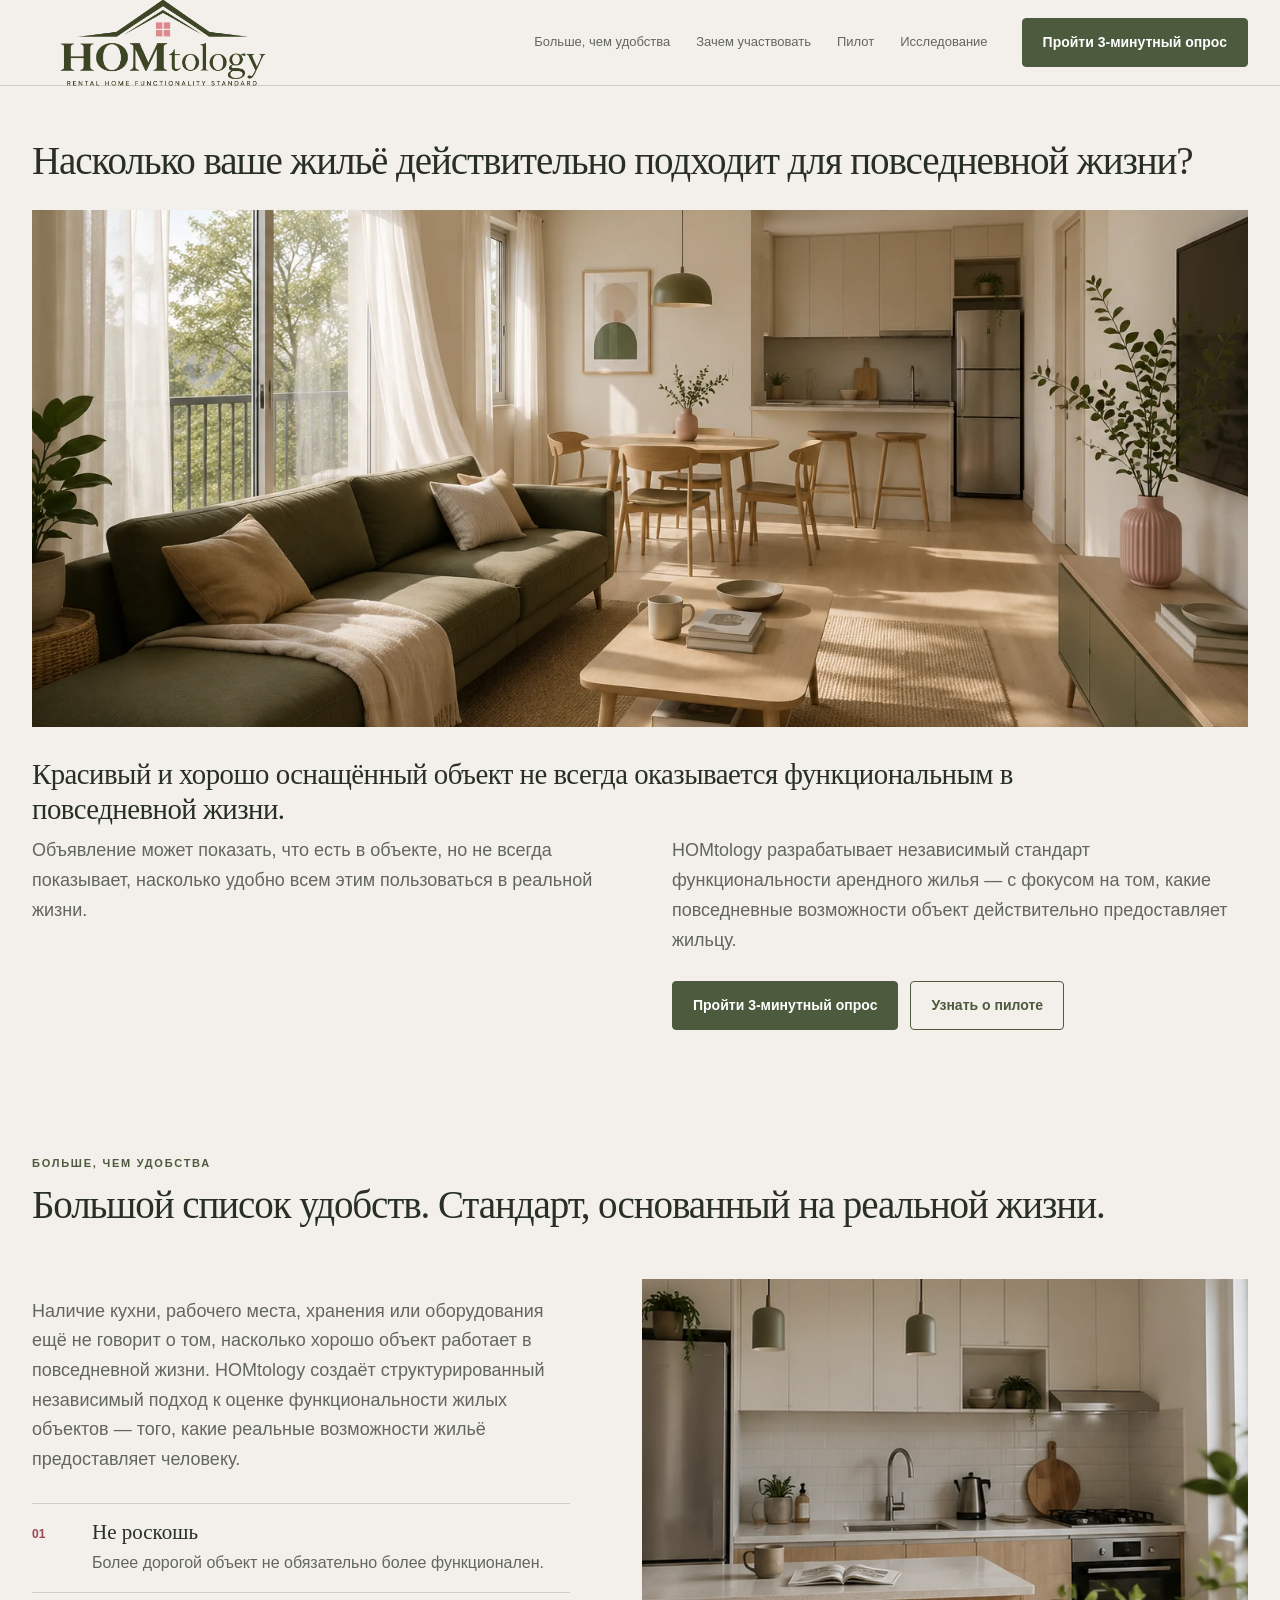
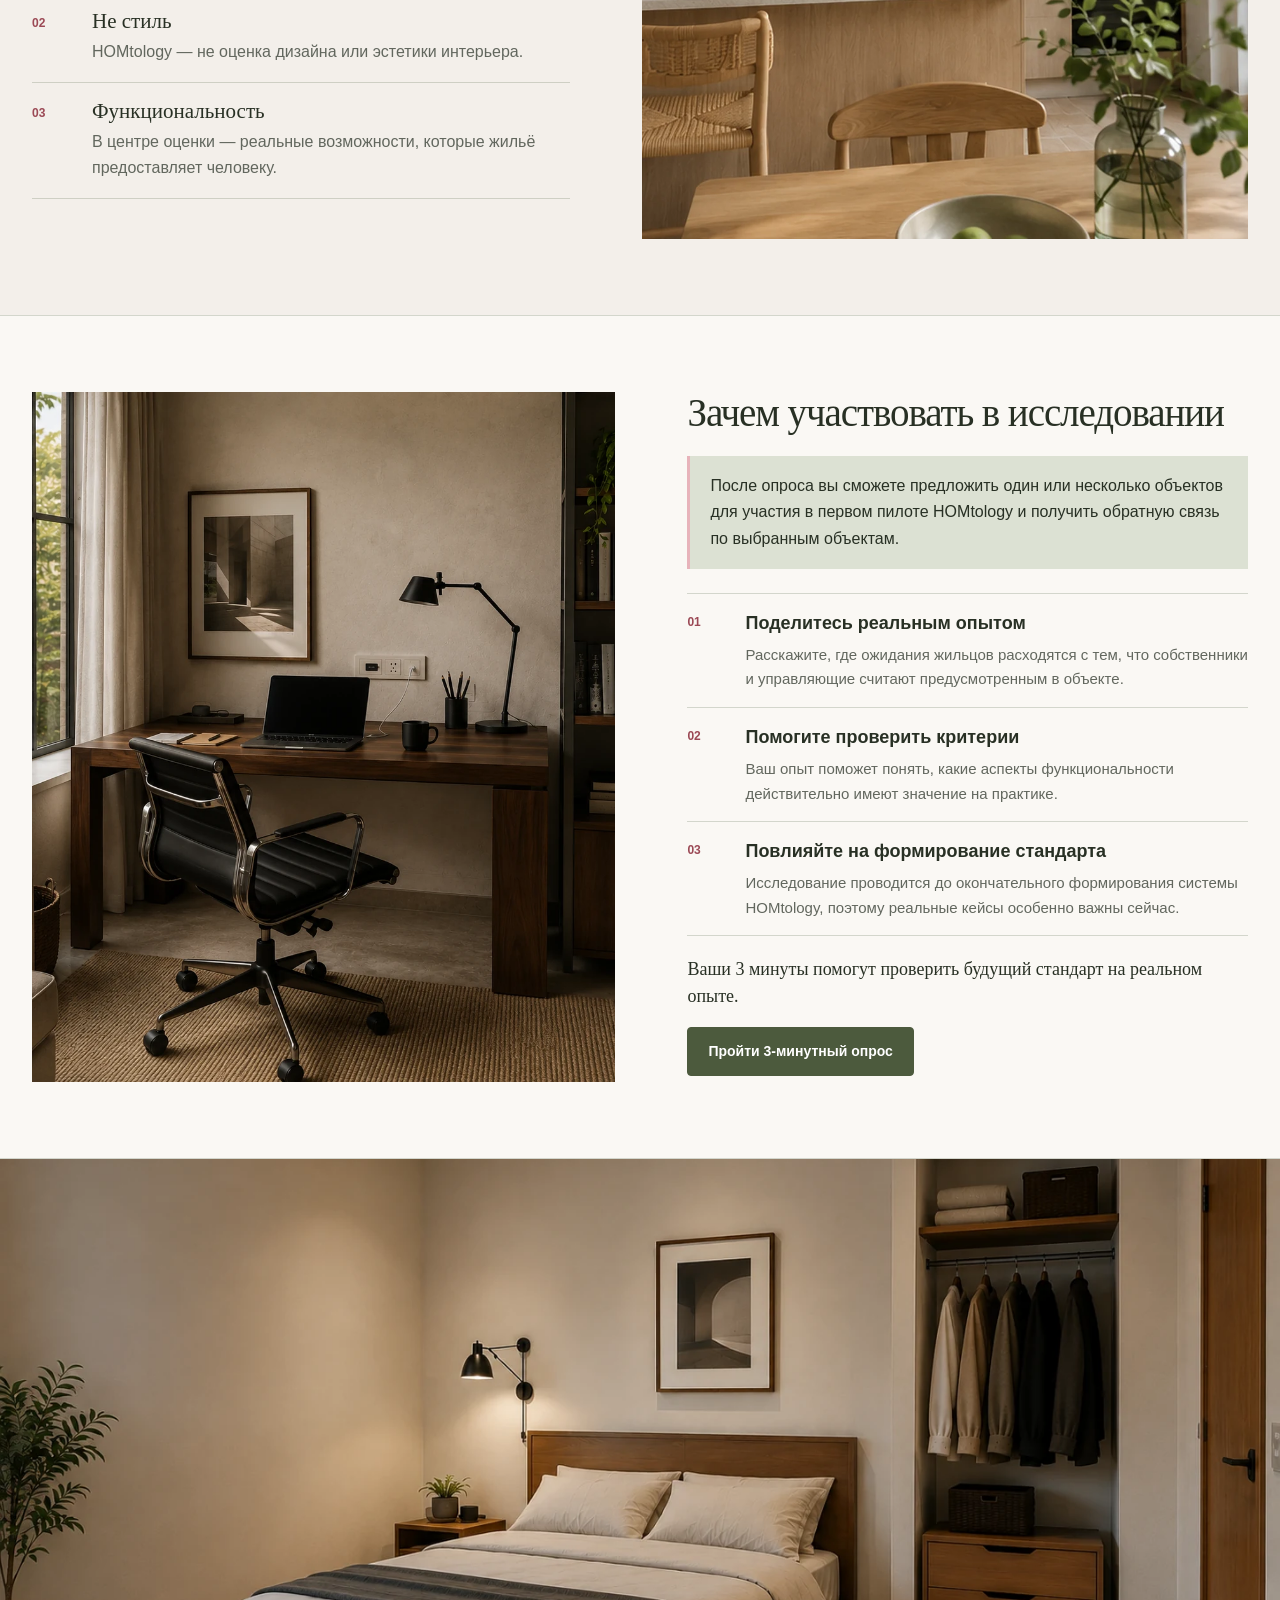
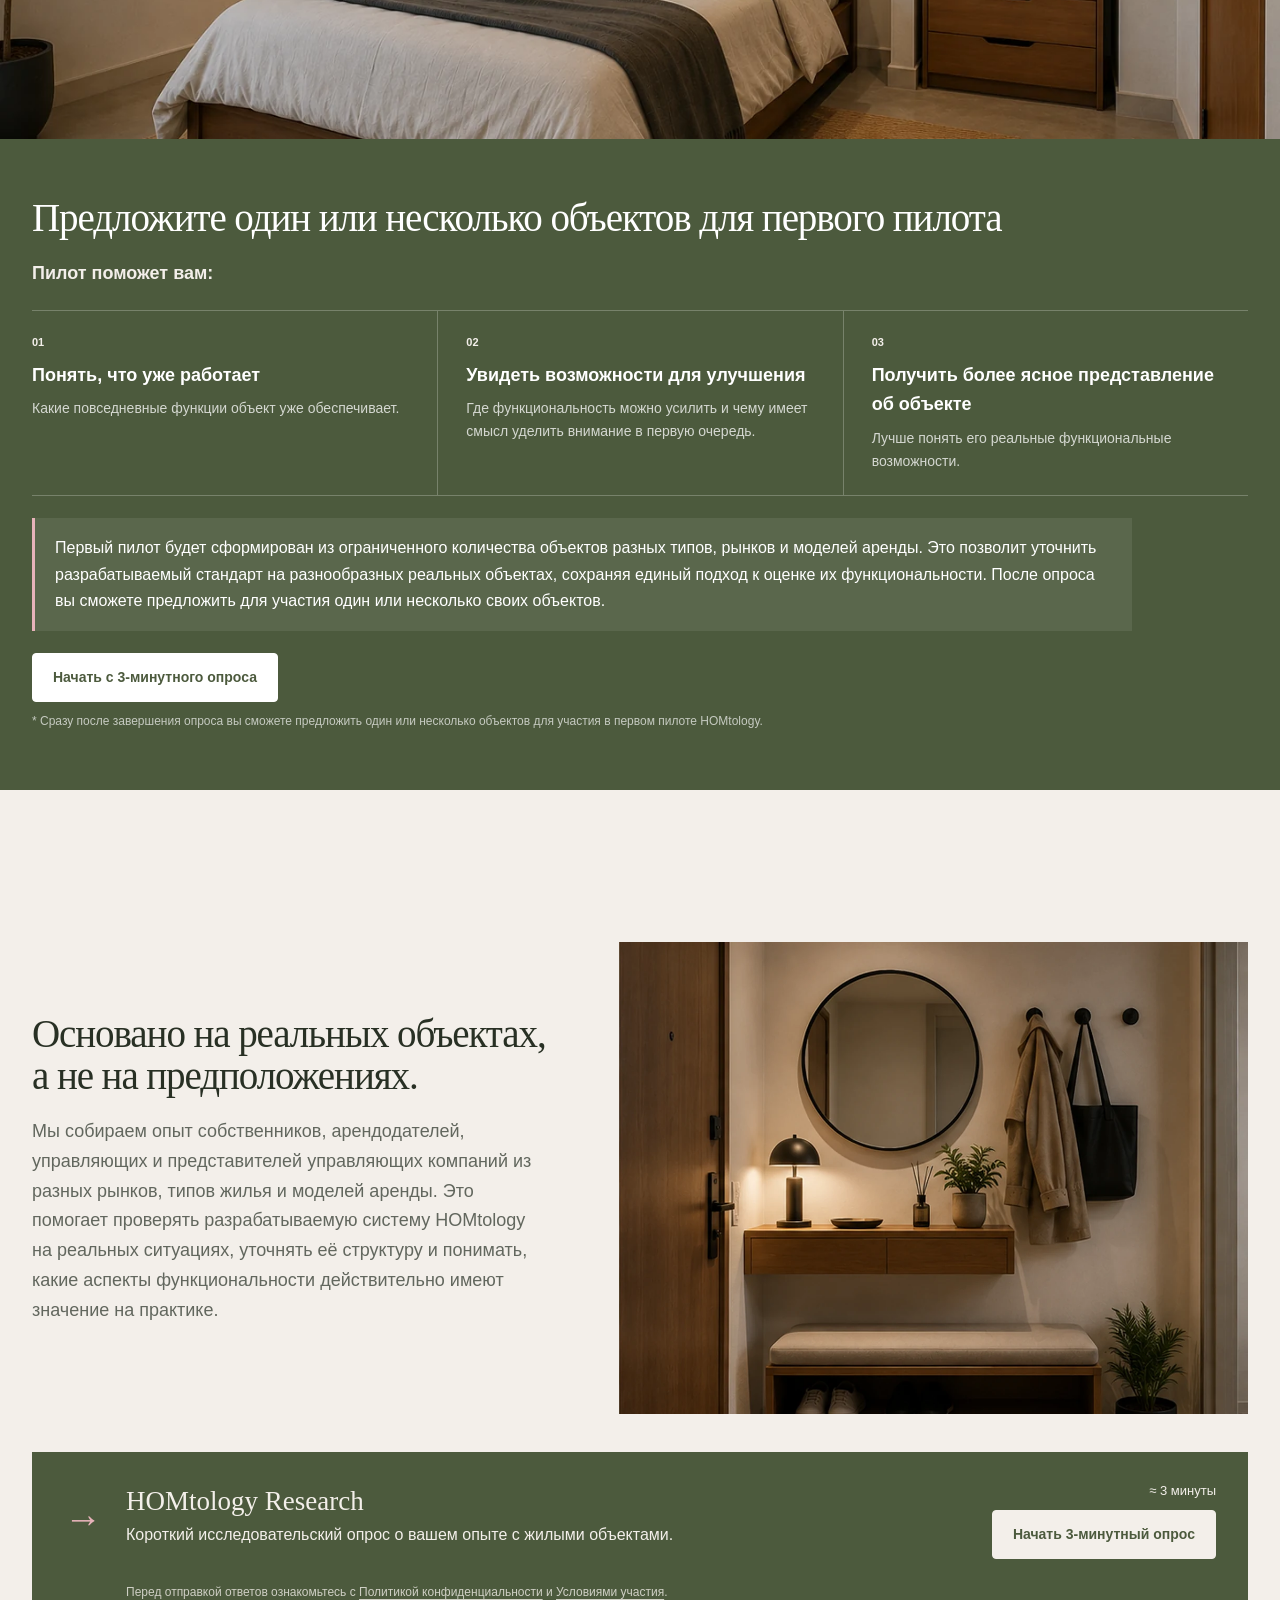
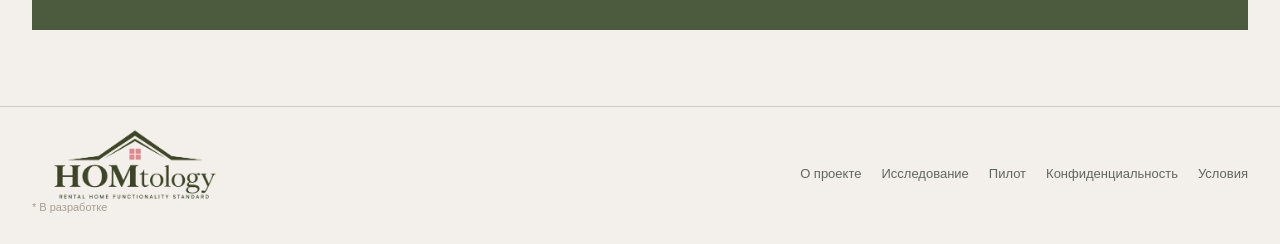
==== commit 2afa7f2b: "Refine desktop landing page composition" ====
--- a/index.html
+++ b/index.html
@@ -9,20 +9,20 @@
 <style>
 :root{--forest:#4C5A3D;--cream:#F3EFEA;--sage:#DCE1D3;--pink:#E7B3BA;--taupe:#A89F91;--ink:#283024;--muted:#62675e;--paper:#FAF8F4;--line:rgba(76,90,61,.22);--white:#fff;--focus:#9b4955}
 *{box-sizing:border-box}html{scroll-behavior:smooth}body{margin:0;background:var(--cream);color:var(--ink);font-family:Inter,-apple-system,BlinkMacSystemFont,"Segoe UI",sans-serif;line-height:1.65}img{max-width:100%}a{color:inherit;text-decoration:none}
-.skip-link{position:fixed;left:16px;top:12px;z-index:100;padding:10px 14px;background:var(--white);color:var(--forest);transform:translateY(-150%)}.skip-link:focus{transform:none}.container{width:min(1160px,calc(100% - 48px));margin:auto}
-.site-header{position:sticky;top:0;z-index:20;background:rgba(243,239,234,.96);border-bottom:1px solid var(--line);backdrop-filter:blur(12px)}.nav-inner{min-height:84px;display:flex;align-items:center;gap:30px}.brand{display:block;flex:0 0 auto;width:232px;margin:-8px 0}.brand img{display:block;width:232px;height:auto}.nav-links{display:flex;align-items:center;justify-content:flex-end;gap:22px;margin-left:auto;font-size:13px;color:var(--muted)}.nav-links a{padding:12px 0;border-bottom:1px solid transparent}.nav-links a:hover{color:var(--forest);border-color:var(--pink)}
+.skip-link{position:fixed;left:16px;top:12px;z-index:100;padding:10px 14px;background:var(--white);color:var(--forest);transform:translateY(-150%)}.skip-link:focus{transform:none}.container{width:min(1300px,calc(100% - 64px));margin:auto}
+.site-header{position:sticky;top:0;z-index:20;background:rgba(243,239,234,.96);border-bottom:1px solid var(--line);backdrop-filter:blur(12px)}.nav-inner{min-height:84px;display:flex;align-items:center;gap:34px}.brand{display:block;flex:0 0 auto;width:262px;margin:-10px 0}.brand img{display:block;width:100%;height:auto}.nav-links{display:flex;align-items:center;justify-content:flex-end;gap:26px;margin-left:auto;font-size:13px;color:var(--muted)}.nav-links a{padding:12px 0;border-bottom:1px solid transparent}.nav-links a:hover{color:var(--forest);border-color:var(--pink)}
 .btn{display:inline-flex;align-items:center;justify-content:center;min-height:48px;padding:12px 20px;border:1px solid var(--forest);border-radius:4px;font:inherit;font-size:14px;font-weight:750;cursor:pointer;transition:background-color .2s,color .2s,border-color .2s}.btn-primary{background:var(--forest);color:var(--white)}.btn-primary:hover{background:#3e4a32}.btn-outline{background:transparent;color:var(--forest)}.btn-outline:hover{background:var(--sage)}.nav-cta{white-space:nowrap}
-.eyebrow{font-size:11px;font-weight:800;letter-spacing:.16em;text-transform:uppercase;color:var(--forest)}h1,h2{font-family:Georgia,"Times New Roman",serif;font-weight:500}h1{font-size:clamp(42px,4.7vw,62px);line-height:1.04;letter-spacing:-.035em;margin:16px 0 22px}h2{font-size:clamp(32px,3.4vw,45px);line-height:1.1;letter-spacing:-.025em;margin:12px 0 20px}.lead{font-size:18px;color:var(--muted);max-width:780px}.micro{font-size:13px;color:var(--muted)}
-.hero{padding:60px 0 70px}.hero-grid{display:grid;grid-template-columns:minmax(0,1fr) minmax(0,1.04fr);gap:56px;align-items:center}.hero-copy{max-width:650px}.hero-actions{display:flex;gap:12px;flex-wrap:wrap;margin:28px 0 14px}.hero-image{min-width:0}.hero-image picture,.hero-image img{display:block;width:100%}.hero-image img{height:auto;aspect-ratio:3/2;object-fit:cover}.image-note{max-width:570px;margin:12px 0 0 auto;padding-top:10px;border-top:1px solid var(--taupe);font-size:13px;color:var(--muted)}
-.section{padding:82px 0}.section.alt{background:var(--paper);border-block:1px solid var(--line)}.editorial-grid{display:grid;grid-template-columns:minmax(0,.92fr) minmax(0,1.08fr);gap:64px;align-items:center}.editorial-copy{max-width:600px}.editorial-photo picture,.editorial-photo img{display:block;width:100%}.editorial-photo img{height:auto;aspect-ratio:4/3;object-fit:cover}.principles{margin-top:32px;border-top:1px solid var(--line)}.principle{display:grid;grid-template-columns:44px 1fr;gap:16px;padding:18px 0;border-bottom:1px solid var(--line)}.principle h3{font:500 21px/1.2 Georgia,"Times New Roman",serif;margin:0 0 5px}.principle p{margin:0;color:var(--muted)}.principle-num{color:var(--focus);font-size:12px;font-weight:800;padding-top:5px}
-.why-layout{display:grid;grid-template-columns:minmax(0,1.08fr) minmax(0,.92fr);gap:64px;align-items:start}.why-copy h2{font-size:clamp(31px,3vw,42px)}.why-photo{position:sticky;top:106px}.why-photo picture,.why-photo img{display:block;width:100%}.why-photo img{height:auto;aspect-ratio:4/3;object-fit:cover}.survey-reasons{margin-top:30px;border-top:1px solid var(--line)}.survey-reason{display:grid;grid-template-columns:44px 1fr;padding:18px 0;border-bottom:1px solid var(--line);gap:14px}.why-icon{font-size:12px;color:var(--focus);font-weight:800;padding-top:4px}.survey-reason h3{margin:0 0 5px;font-size:18px}.survey-reason p{margin:0;color:var(--muted);font-size:15px}.next-note{padding:18px 20px;border-left:3px solid var(--pink);background:var(--sage);margin-top:24px}.next-note p{margin:8px 0 0}.center-action{text-align:left;margin-top:18px}
-.pilot-section{padding-top:0}.pilot-image{width:100%;max-height:560px;object-fit:cover;display:block;aspect-ratio:2.15/1}.pilot-box{background:var(--forest);color:var(--white);padding:60px max(24px,calc((100vw - 1160px)/2))}.pilot-box h2{color:var(--white);max-width:850px;font-size:clamp(32px,3.15vw,43px)}.pilot-box .lead{color:rgba(255,255,255,.8)}.pilot-box .eyebrow{color:var(--cream)}.pilot-benefits{display:grid;grid-template-columns:repeat(3,1fr);margin-top:34px;border-top:1px solid rgba(255,255,255,.24)}.pilot-benefit{padding:22px 24px 22px 0;border-bottom:1px solid rgba(255,255,255,.24)}.pilot-benefit+.pilot-benefit{padding-left:24px;border-left:1px solid rgba(255,255,255,.24)}.pilot-benefit b{display:block;font-size:11px;color:var(--cream);margin-bottom:9px}.pilot-benefit h3{margin:0 0 7px;font-size:18px}.pilot-benefit p{margin:0;color:rgba(255,255,255,.76);font-size:14px}.pilot-box .next-note{background:rgba(255,255,255,.08);border-color:var(--pink);color:var(--white)}.pilot-action{margin-top:22px}.pilot-action .btn{background:var(--white);color:var(--forest);border-color:var(--white)}.pilot-action .btn:focus-visible{outline-color:var(--cream)}
-.research-intro{display:grid;grid-template-columns:minmax(0,1fr) minmax(300px,.72fr);gap:60px;align-items:center}.research-photo img{display:block;width:100%;height:auto;aspect-ratio:4/3;object-fit:cover}.form-card{margin-top:38px;background:var(--forest);color:var(--cream);padding:28px 32px}.survey-intro{display:grid;grid-template-columns:auto minmax(240px,1fr) auto;gap:24px;align-items:center}.survey-arrow{font-size:38px;color:var(--pink)}.survey-copy p{margin:5px 0}.survey-title{font:500 27px/1.2 Georgia,"Times New Roman",serif;margin:0}.survey-action{text-align:right}.survey-action .btn{background:var(--cream);color:var(--forest);border-color:var(--cream);white-space:nowrap}.survey-meta{color:var(--cream);margin:0 0 8px}.legal-note{grid-column:2/4;margin:0;color:rgba(243,239,234,.78);font-size:12px}.text-link{text-decoration:underline;text-underline-offset:3px}.hidden{display:none!important}#tallyEmbedWrap{scroll-margin-top:110px;text-align:left;margin-top:10px;background:var(--cream);padding:16px;color:var(--ink)}
-footer{padding:24px 0 28px;color:var(--muted);font-size:13px;border-top:1px solid var(--line)}.footer-inner{display:flex;justify-content:space-between;align-items:center;gap:32px}.footer-brand{display:block;width:206px;margin:-8px 0}.footer-brand img{display:block;width:206px;height:auto}.footer-status{display:block;margin-top:0}.footer-links{display:flex;justify-content:flex-end;gap:20px;flex-wrap:wrap}main[id],section[id]{scroll-margin-top:104px}a:focus-visible,button:focus-visible{outline:3px solid var(--focus);outline-offset:4px}
-@media(max-width:1000px){.nav-inner{gap:16px}.nav-links{gap:13px}.nav-cta{display:none}.hero-grid,.editorial-grid,.why-layout,.research-intro{gap:40px}.pilot-benefits{grid-template-columns:repeat(3,1fr)}.survey-intro{grid-template-columns:auto 1fr}.survey-action{grid-column:2;text-align:left}.legal-note{grid-column:2}}
-@media(max-width:760px){.container{width:min(100% - 36px,1160px)}.site-header{position:relative}.nav-inner{min-height:auto;padding:7px 0 0;display:grid;grid-template-columns:1fr}.brand{width:220px;margin:-7px auto}.brand img{width:220px}.nav-links{width:100%;margin:0;display:grid;grid-template-columns:repeat(3,minmax(0,1fr));gap:0;border-top:1px solid var(--line);font-size:11px;text-align:center}.nav-links a{display:flex;align-items:center;justify-content:center;min-height:48px;padding:7px 6px;line-height:1.2}.nav-links a:last-child{display:none}.hero{padding:44px 0 58px}.hero-grid,.editorial-grid,.research-intro{grid-template-columns:1fr}.hero-grid{gap:32px}.hero-copy{max-width:620px;margin:auto;text-align:center}.hero-actions{justify-content:center}.hero-copy .micro{font-style:italic}.image-note{text-align:center;margin-inline:auto}.section{padding:62px 0}.editorial-grid{gap:34px}.editorial-copy{display:contents}.editorial-copy .eyebrow{order:1}.editorial-copy h2{order:2}.editorial-photo{order:3}.editorial-copy>.lead{order:4}.principles{order:5;margin-top:0}.why-layout{display:flex;flex-direction:column;gap:34px}.why-copy{display:contents}.why-copy>.eyebrow{order:1}.why-copy>h2{order:2}.why-copy>.lead{order:3}.why-photo{position:static;margin-bottom:2px;order:4}.survey-reasons{order:5;margin-top:0}.why-copy>.next-note{order:6}.why-copy>.center-action{order:7}.pilot-image{aspect-ratio:4/3;max-height:none}.pilot-box{padding-block:48px}.pilot-benefits{grid-template-columns:1fr}.pilot-benefit+.pilot-benefit{border-left:0;padding-left:0}.research-intro{gap:28px}.form-card{margin-top:30px;padding:24px}.survey-intro{grid-template-columns:auto 1fr;gap:14px 16px}.survey-action,.legal-note{grid-column:1/3;text-align:left}.survey-action .btn{width:100%}.footer-inner{display:grid;grid-template-columns:minmax(145px,.8fr) 1.2fr;align-items:start;gap:22px}.footer-links{display:grid;grid-template-columns:1fr 1.35fr;gap:8px 16px;justify-content:stretch}.footer-links a:nth-child(4){grid-column:2;grid-row:1}.footer-links a:nth-child(5){grid-column:2;grid-row:2}.footer-brand,.footer-brand img{width:170px}}
-@media(max-width:480px){.container{width:min(100% - 28px,1160px)}h1{font-size:clamp(36px,11.5vw,46px)}h2,.why-copy h2,.pilot-box h2{font-size:clamp(30px,9.3vw,38px)}.lead{font-size:17px}.hero-actions{flex-direction:column;align-items:stretch}.btn{width:100%}.section{padding:54px 0}.pilot-box{padding-block:42px}.footer-inner{grid-template-columns:105px minmax(0,1fr);gap:14px}.footer-brand,.footer-brand img{width:105px;max-width:100%}.footer-links{min-width:0;grid-template-columns:minmax(0,.8fr) minmax(118px,1.2fr);font-size:12px;gap:7px 10px}}
-@media(max-width:350px){.footer-inner{grid-template-columns:1fr;gap:14px}.footer-brand,.footer-brand img{width:145px}.footer-links{grid-template-columns:minmax(0,1fr) minmax(130px,1.35fr)}}
+.eyebrow{font-size:11px;font-weight:800;letter-spacing:.16em;text-transform:uppercase;color:var(--forest)}h1,h2{font-family:Georgia,"Times New Roman",serif;font-weight:500;font-size:clamp(34px,3.05vw,46px);line-height:1.08;letter-spacing:-.028em}h1{margin:0 0 28px}h2{margin:12px 0 20px}.lead{font-size:18px;color:var(--muted);max-width:780px}.micro{font-size:13px;color:var(--muted)}
+.hero{padding:54px 0 62px}.hero-grid{display:grid}.hero-image{grid-row:2;min-width:0}.hero-image picture,.hero-image img{display:block;width:100%}.hero-image img{height:auto;aspect-ratio:2.35/1;object-fit:cover}.hero-copy{display:contents}.hero-copy h1{grid-row:1}.hero-statement{grid-row:3;max-width:1100px;margin:30px 0 10px;font:500 clamp(25px,2.25vw,34px)/1.2 Georgia,"Times New Roman",serif;letter-spacing:-.018em}.hero-details{grid-row:4;display:grid;grid-template-columns:minmax(0,1fr) minmax(0,1fr);gap:64px;align-items:start}.hero-details .lead{margin:0}.hero-actions{display:flex;gap:12px;flex-wrap:wrap;margin:26px 0 0}
+.section{padding:76px 0}.section.alt{background:var(--paper);border-block:1px solid var(--line)}#homtology{padding-top:62px}.section-heading{grid-column:1/-1;margin-bottom:4px}.editorial-grid{display:grid;grid-template-columns:minmax(0,.94fr) minmax(0,1.06fr);gap:28px 72px;align-items:stretch}.editorial-copy{max-width:610px}.editorial-photo{align-self:stretch}.editorial-photo picture,.editorial-photo img{display:block;width:100%;height:100%}.editorial-photo img{min-height:560px;object-fit:cover}.principles{margin-top:28px;border-top:1px solid var(--line)}.principle{display:grid;grid-template-columns:44px 1fr;gap:16px;padding:16px 0;border-bottom:1px solid var(--line)}.principle h3{font:500 21px/1.2 Georgia,"Times New Roman",serif;margin:0 0 5px}.principle p{margin:0;color:var(--muted)}.principle-num{color:var(--focus);font-size:12px;font-weight:800;padding-top:5px}
+.why-layout{display:grid;grid-template-columns:minmax(0,1.02fr) minmax(0,.98fr);gap:72px;align-items:stretch}.why-copy{max-width:620px}.why-photo{min-width:0}.why-photo picture,.why-photo img{display:block;width:100%;height:100%}.why-photo img{min-height:690px;object-fit:cover}.why-copy h2{margin-top:0}.survey-reasons{margin-top:24px;border-top:1px solid var(--line)}.survey-reason{display:grid;grid-template-columns:44px 1fr;padding:15px 0;border-bottom:1px solid var(--line);gap:14px}.why-icon{font-size:12px;color:var(--focus);font-weight:800;padding-top:4px}.survey-reason h3{margin:0 0 4px;font-size:18px}.survey-reason p{margin:0;color:var(--muted);font-size:15px}.next-note{padding:17px 20px;border-left:3px solid var(--pink);background:var(--sage);margin-top:22px}.next-note p{margin:0}.why-support{margin:20px 0 0;font:500 18px/1.45 Georgia,"Times New Roman",serif}.center-action{text-align:left;margin-top:18px}
+.pilot-section{padding-top:0}.pilot-image{width:100%;max-height:580px;object-fit:cover;display:block;aspect-ratio:2.25/1}.pilot-box{background:var(--forest);color:var(--white);padding:58px max(32px,calc((100vw - 1300px)/2))}.pilot-box h2{color:var(--white);max-width:1120px;margin-top:0}.pilot-lead{margin:8px 0 0;color:var(--cream);font-size:18px;font-weight:700}.pilot-benefits{display:grid;grid-template-columns:repeat(3,1fr);margin-top:22px;border-top:1px solid rgba(255,255,255,.24)}.pilot-benefit{padding:22px 28px 22px 0;border-bottom:1px solid rgba(255,255,255,.24)}.pilot-benefit+.pilot-benefit{padding-left:28px;border-left:1px solid rgba(255,255,255,.24)}.pilot-benefit b{display:block;font-size:11px;color:var(--cream);margin-bottom:9px}.pilot-benefit h3{margin:0 0 7px;font-size:18px}.pilot-benefit p{margin:0;color:rgba(255,255,255,.76);font-size:14px}.pilot-box .next-note{max-width:1100px;background:rgba(255,255,255,.08);border-color:var(--pink);color:var(--white)}.pilot-action{margin-top:22px}.pilot-action .btn{background:var(--white);color:var(--forest);border-color:var(--white)}.pilot-action .btn:focus-visible{outline-color:var(--cream)}.pilot-note{max-width:760px;color:rgba(255,255,255,.68);margin:10px 0 0;font-size:12px}
+.research-intro{display:grid;grid-template-columns:minmax(0,.9fr) minmax(0,1.1fr);gap:72px;align-items:stretch}.research-copy{align-self:center;max-width:630px}.research-copy h2{margin-top:0}.research-photo picture,.research-photo img{display:block;width:100%;height:100%}.research-photo img{min-height:430px;object-fit:cover}.form-card{margin-top:38px;background:var(--forest);color:var(--cream);padding:28px 32px}.form-card :is(a,button):focus-visible{outline-color:var(--cream)}.survey-intro{display:grid;grid-template-columns:auto minmax(240px,1fr) auto;gap:24px;align-items:center}.survey-arrow{font-size:38px;color:var(--pink)}.survey-copy p{margin:5px 0}.survey-title{font:500 27px/1.2 Georgia,"Times New Roman",serif;margin:0}.survey-action{text-align:right}.survey-action .btn{background:var(--cream);color:var(--forest);border-color:var(--cream);white-space:nowrap}.survey-meta{color:var(--cream);margin:0 0 8px}.legal-note{grid-column:2/4;margin:0;color:rgba(243,239,234,.78);font-size:12px}.text-link{text-decoration:underline;text-underline-offset:3px}.hidden{display:none!important}#tallyEmbedWrap{scroll-margin-top:110px;text-align:left;margin-top:10px;background:var(--cream);padding:16px;color:var(--ink)}
+footer{padding:24px 0 28px;color:var(--muted);font-size:13px;border-top:1px solid var(--line)}.footer-inner{display:flex;justify-content:space-between;align-items:center;gap:32px}.footer-brand{display:block;width:206px;margin:-8px 0}.footer-brand img{display:block;width:206px;height:auto}.footer-status{display:block;margin-top:-2px;font-size:11px;color:var(--taupe)}.footer-links{display:flex;justify-content:flex-end;gap:20px;flex-wrap:wrap}main[id],section[id]{scroll-margin-top:104px}a:focus-visible,button:focus-visible{outline:3px solid var(--focus);outline-offset:4px}
+@media(max-width:1100px){.container{width:min(1300px,calc(100% - 48px))}.nav-inner{gap:16px}.nav-links{gap:13px}.nav-cta{display:none}.editorial-grid,.why-layout,.research-intro{gap:40px}.pilot-box{padding-inline:24px}.pilot-benefits{grid-template-columns:repeat(3,1fr)}.survey-intro{grid-template-columns:auto 1fr}.survey-action{grid-column:2;text-align:left}.legal-note{grid-column:2}}
+@media(max-width:760px){.container{width:min(100% - 36px,1300px)}.site-header{position:relative}.nav-inner{min-height:auto;padding:7px 0 0;display:grid;grid-template-columns:1fr}.brand{width:220px;margin:-7px auto}.brand img{width:220px}.nav-links{width:100%;margin:0;display:grid;grid-template-columns:repeat(3,minmax(0,1fr));gap:0;border-top:1px solid var(--line);font-size:11px;text-align:center}.nav-links a{display:flex;align-items:center;justify-content:center;min-height:48px;padding:7px 6px;line-height:1.2}.nav-links a:last-child{display:none}.hero{padding:44px 0 54px}.hero-grid{display:block}.hero-copy{display:block;text-align:center}.hero-image img{aspect-ratio:3/2}.hero-statement{margin:24px auto 12px}.hero-details{display:block}.hero-details .lead{margin:14px auto}.hero-actions{justify-content:center}.section{padding:62px 0}#homtology{padding-top:52px}.editorial-grid{grid-template-columns:1fr;gap:30px}.section-heading{margin-bottom:0}.editorial-copy{display:contents}.section-heading .eyebrow{order:1}.section-heading h2{order:2}.editorial-photo{order:3}.editorial-copy>.lead{order:4}.principles{order:5;margin-top:0}.editorial-photo img{height:auto;min-height:0;aspect-ratio:4/3}.why-layout{display:flex;flex-direction:column;gap:30px}.why-copy{display:contents}.why-copy>h2{order:1}.why-copy>.next-note{order:2}.why-photo{order:3}.survey-reasons{order:4;margin-top:0}.why-copy>.why-support{order:5}.why-copy>.center-action{order:6}.why-photo picture,.why-photo img{height:auto}.why-photo img{min-height:0;aspect-ratio:4/3}.pilot-image{aspect-ratio:4/3;max-height:none}.pilot-box{padding-block:48px}.pilot-benefits{grid-template-columns:1fr}.pilot-benefit+.pilot-benefit{border-left:0;padding-left:0}.research-intro{grid-template-columns:1fr;gap:28px}.research-copy{max-width:none}.research-photo img{height:auto;min-height:0;aspect-ratio:4/3}.form-card{margin-top:30px;padding:24px}.survey-intro{grid-template-columns:auto 1fr;gap:14px 16px}.survey-action,.legal-note{grid-column:1/3;text-align:left}.survey-action .btn{width:100%}.footer-inner{display:grid;grid-template-columns:minmax(145px,.8fr) 1.2fr;align-items:start;gap:22px}.footer-links{display:grid;grid-template-columns:1fr 1.35fr;gap:8px 16px;justify-content:stretch}.footer-links a:nth-child(4){grid-column:2;grid-row:1}.footer-links a:nth-child(5){grid-column:2;grid-row:2}.footer-brand,.footer-brand img{width:170px}}
+@media(max-width:480px){.container{width:min(100% - 28px,1300px)}h1,h2{font-size:clamp(30px,9.3vw,38px)}.lead{font-size:17px}.hero-actions{flex-direction:column;align-items:stretch}.btn{width:100%}.section{padding:54px 0}.pilot-box{padding-block:42px}.footer-inner{grid-template-columns:105px minmax(0,1fr);gap:14px}.footer-brand,.footer-brand img{width:105px;max-width:100%}.footer-links{min-width:0;grid-template-columns:minmax(0,.8fr) minmax(118px,1.2fr);font-size:12px;gap:7px 10px}}
+@media(max-width:375px){.footer-inner{grid-template-columns:1fr;gap:14px}.footer-brand,.footer-brand img{width:145px}.footer-links{grid-template-columns:minmax(0,1fr) minmax(130px,1.35fr)}}
 @media(prefers-reduced-motion:reduce){html{scroll-behavior:auto}*,*::before,*::after{scroll-behavior:auto!important;transition-duration:.01ms!important}}
 </style>
 
@@ -48,23 +48,24 @@
 <section class="hero">
   <div class="container hero-grid">
     <div class="hero-copy">
-      <div class="eyebrow">Новый стандарт для арендного жилья</div>
       <h1>Насколько ваше жильё действительно подходит для повседневной жизни?</h1>
-      <p class="lead">Объявление может показать, что есть в объекте, но не всегда показывает, насколько удобно всем этим пользоваться в реальной жизни.</p>
-      <p class="lead">HOMtology разрабатывает независимый стандарт функциональности арендного жилья — с фокусом на том, какие повседневные возможности объект действительно предоставляет жильцу.</p>
-      <div class="hero-actions">
-        <a class="btn btn-primary" href="#research">Пройти 3-минутный опрос</a>
-        <a class="btn btn-outline" href="#pilot">Узнать о пилоте</a>
-      </div>
-      <div class="micro">Для первого пилота будет сформирована ограниченная группа объектов.</div>
-    </div>
-
-    <div class="hero-image">
-      <picture>
-        <source srcset="assets/images/hero-homtology.webp" type="image/webp">
-        <img src="assets/images/hero-homtology.png" width="1536" height="1024" fetchpriority="high" alt="Светлая жилая комната с кухней, обеденной зоной и местом для отдыха">
-      </picture>
-      <div class="image-note">Красивый и хорошо оснащённый объект не всегда оказывается функциональным в повседневной жизни.</div>
+      <div class="hero-image">
+        <picture>
+          <source srcset="assets/images/hero-homtology.webp" type="image/webp">
+          <img src="assets/images/hero-homtology.png" width="1536" height="1024" fetchpriority="high" alt="Светлая жилая комната с кухней, обеденной зоной и местом для отдыха">
+        </picture>
+      </div>
+      <p class="hero-statement">Красивый и хорошо оснащённый объект не всегда оказывается функциональным в повседневной жизни.</p>
+      <div class="hero-details">
+        <p class="lead">Объявление может показать, что есть в объекте, но не всегда показывает, насколько удобно всем этим пользоваться в реальной жизни.</p>
+        <div>
+          <p class="lead">HOMtology разрабатывает независимый стандарт функциональности арендного жилья — с фокусом на том, какие повседневные возможности объект действительно предоставляет жильцу.</p>
+          <div class="hero-actions">
+            <a class="btn btn-primary" href="#research">Пройти 3-минутный опрос</a>
+            <a class="btn btn-outline" href="#pilot">Узнать о пилоте</a>
+          </div>
+        </div>
+      </div>
     </div>
   </div>
 </section>
@@ -74,9 +75,11 @@
 
 <section class="section" id="homtology">
   <div class="container editorial-grid">
+    <div class="section-heading">
+      <div class="eyebrow">Больше, чем удобства</div>
+      <h2>Большой список удобств. Стандарт, основанный на реальной жизни.</h2>
+    </div>
     <div class="editorial-copy">
-      <div class="eyebrow">Больше, чем список удобств</div>
-      <h2>Стандарт, основанный на реальной жизни.</h2>
       <p class="lead">Наличие кухни, рабочего места, хранения или оборудования ещё не говорит о том, насколько хорошо объект работает в повседневной жизни. HOMtology создаёт структурированный независимый подход к оценке функциональности жилых объектов — того, какие реальные возможности жильё предоставляет человеку.</p>
       <div class="principles">
         <div class="principle"><span class="principle-num">01</span><div><h3>Не роскошь</h3><p>Более дорогой объект не обязательно более функционален.</p></div></div>
@@ -92,22 +95,19 @@
 
 <section class="section alt" id="why-participate">
   <div class="container why-layout">
+    <div class="why-photo">
+      <picture><source srcset="assets/images/workspace-functionality.webp" type="image/webp"><img src="assets/images/workspace-functionality.png" width="1448" height="1086" loading="lazy" decoding="async" alt="Домашнее рабочее место у окна со столом, креслом, освещением и хранением"></picture>
+    </div>
     <div class="why-copy">
-      <div class="eyebrow">Зачем участвовать в исследовании</div>
-      <h2>Ваши 3 минуты помогут проверить будущий стандарт на реальном опыте.</h2>
-      <p class="lead">Первая часть — это короткий исследовательский опрос о вашем опыте работы с жилыми объектами.</p>
+      <h2>Зачем участвовать в исследовании</h2>
+      <div class="next-note"><p>После опроса вы сможете предложить один или несколько объектов для участия в первом пилоте HOMtology и получить обратную связь по выбранным объектам.</p></div>
       <div class="survey-reasons">
         <div class="survey-reason"><div class="why-icon">01</div><div><h3>Поделитесь реальным опытом</h3><p>Расскажите, где ожидания жильцов расходятся с тем, что собственники и управляющие считают предусмотренным в объекте.</p></div></div>
         <div class="survey-reason"><div class="why-icon">02</div><div><h3>Помогите проверить критерии</h3><p>Ваш опыт поможет понять, какие аспекты функциональности действительно имеют значение на практике.</p></div></div>
         <div class="survey-reason"><div class="why-icon">03</div><div><h3>Повлияйте на формирование стандарта</h3><p>Исследование проводится до окончательного формирования системы HOMtology, поэтому реальные кейсы особенно важны сейчас.</p></div></div>
       </div>
-      <div class="next-note"><strong>Что дальше?</strong>
-        <p>После опроса вы сможете предложить один или несколько объектов для участия в первом пилоте HOMtology и получить обратную связь по выбранным объектам: какие повседневные функции уже обеспечиваются, где есть возможности для улучшения и на что имеет смысл обратить внимание в первую очередь.</p>
-      </div>
+      <p class="why-support">Ваши 3 минуты помогут проверить будущий стандарт на реальном опыте.</p>
       <div class="center-action"><a class="btn btn-primary" href="#research">Пройти 3-минутный опрос</a></div>
-    </div>
-    <div class="why-photo">
-      <picture><source srcset="assets/images/workspace-functionality.webp" type="image/webp"><img src="assets/images/workspace-functionality.png" width="1448" height="1086" loading="lazy" decoding="async" alt="Домашнее рабочее место у окна со столом, креслом, освещением и хранением"></picture>
     </div>
   </div>
 </section>
@@ -115,19 +115,16 @@
 <section class="section pilot-section" id="pilot">
   <picture><source srcset="assets/images/bedroom-storage.webp" type="image/webp"><img class="pilot-image" src="assets/images/bedroom-storage.png" width="1448" height="1086" loading="lazy" decoding="async" alt="Спальня с кроватью и открытой системой хранения одежды"></picture>
   <div class="pilot-box">
-    <div class="eyebrow">После опроса — заявка на пилот</div>
-    <h2>Предложите один или несколько объектов для первого пилота HOMtology.</h2>
-    <p class="lead">После 3-минутного опроса вы сможете подать заявку на участие в пилоте для одного или нескольких объектов. На первом этапе будет сформирована ограниченная группа объектов, на основании которых HOMtology проверит и уточнит разрабатываемый стандарт на разных типах жилья и моделях аренды.</p>
+    <h2>Предложите один или несколько объектов для первого пилота</h2>
+    <p class="pilot-lead">Пилот поможет вам:</p>
     <div class="pilot-benefits">
       <div class="pilot-benefit"><b>01</b><div><h3>Понять, что уже работает</h3><p>Какие повседневные функции объект уже обеспечивает.</p></div></div>
       <div class="pilot-benefit"><b>02</b><div><h3>Увидеть возможности для улучшения</h3><p>Где функциональность можно усилить и чему имеет смысл уделить внимание в первую очередь.</p></div></div>
       <div class="pilot-benefit"><b>03</b><div><h3>Получить более ясное представление об объекте</h3><p>Лучше понять его реальные функциональные возможности.</p></div></div>
     </div>
-    <div class="next-note"><strong>Первый пилот будет сформирован из ограниченного количества объектов.</strong><br>
-      В первую группу войдут объекты разных типов, рынков и моделей аренды, чтобы на их основе проверить и уточнить разрабатываемый стандарт.
-    </div>
+    <div class="next-note">Первый пилот будет сформирован из ограниченного количества объектов разных типов, рынков и моделей аренды. Это позволит уточнить разрабатываемый стандарт на разнообразных реальных объектах, сохраняя единый подход к оценке их функциональности. После опроса вы сможете предложить для участия один или несколько своих объектов.</div>
     <div class="pilot-action"><a class="btn" href="#research">Начать с 3-минутного опроса</a>
-      <div class="micro" style="color:rgba(255,255,255,.7);margin-top:10px">Возможность предложить объект появится после завершения опроса.</div>
+      <p class="pilot-note">* Сразу после завершения опроса вы сможете предложить один или несколько объектов для участия в первом пилоте HOMtology.</p>
     </div>
   </div>
 </section>
@@ -135,8 +132,7 @@
 <section class="section" id="research">
   <div class="container">
     <div class="research-intro">
-      <div><div class="eyebrow">Исследование HOMtology</div>
-      <h2>Основано на реальных объектах, а не на предположениях.</h2>
+      <div class="research-copy"><h2>Основано на реальных объектах, а не на предположениях.</h2>
       <p class="lead">Мы собираем опыт собственников, арендодателей, управляющих и представителей управляющих компаний из разных рынков, типов жилья и моделей аренды. Это помогает проверять разрабатываемую систему HOMtology на реальных ситуациях, уточнять её структуру и понимать, какие аспекты функциональности действительно имеют значение на практике.</p></div>
       <div class="research-photo"><picture><source srcset="assets/images/everyday-functionality.webp" type="image/webp"><img src="assets/images/everyday-functionality.png" width="1200" height="900" loading="lazy" decoding="async" alt="Домашняя входная зона с местом для верхней одежды, сумки, обуви и повседневных вещей"></picture></div>
     </div>
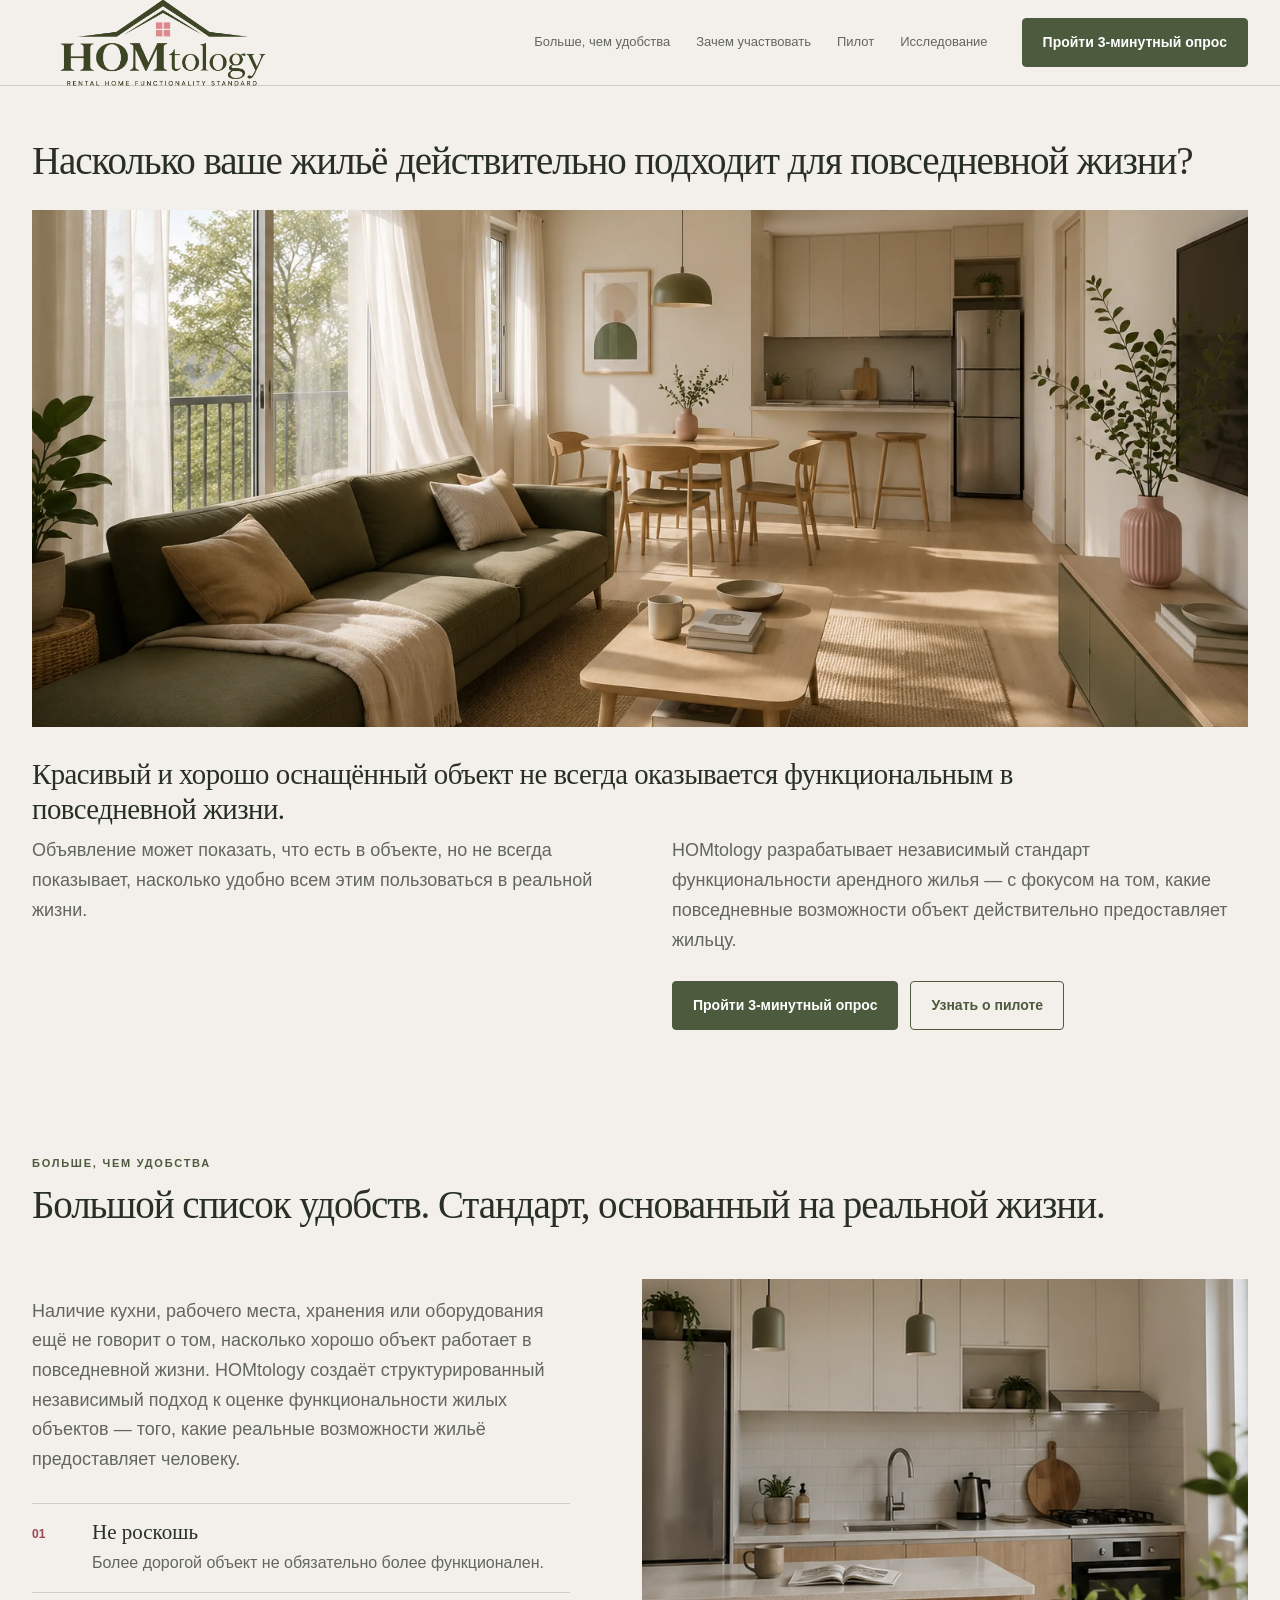
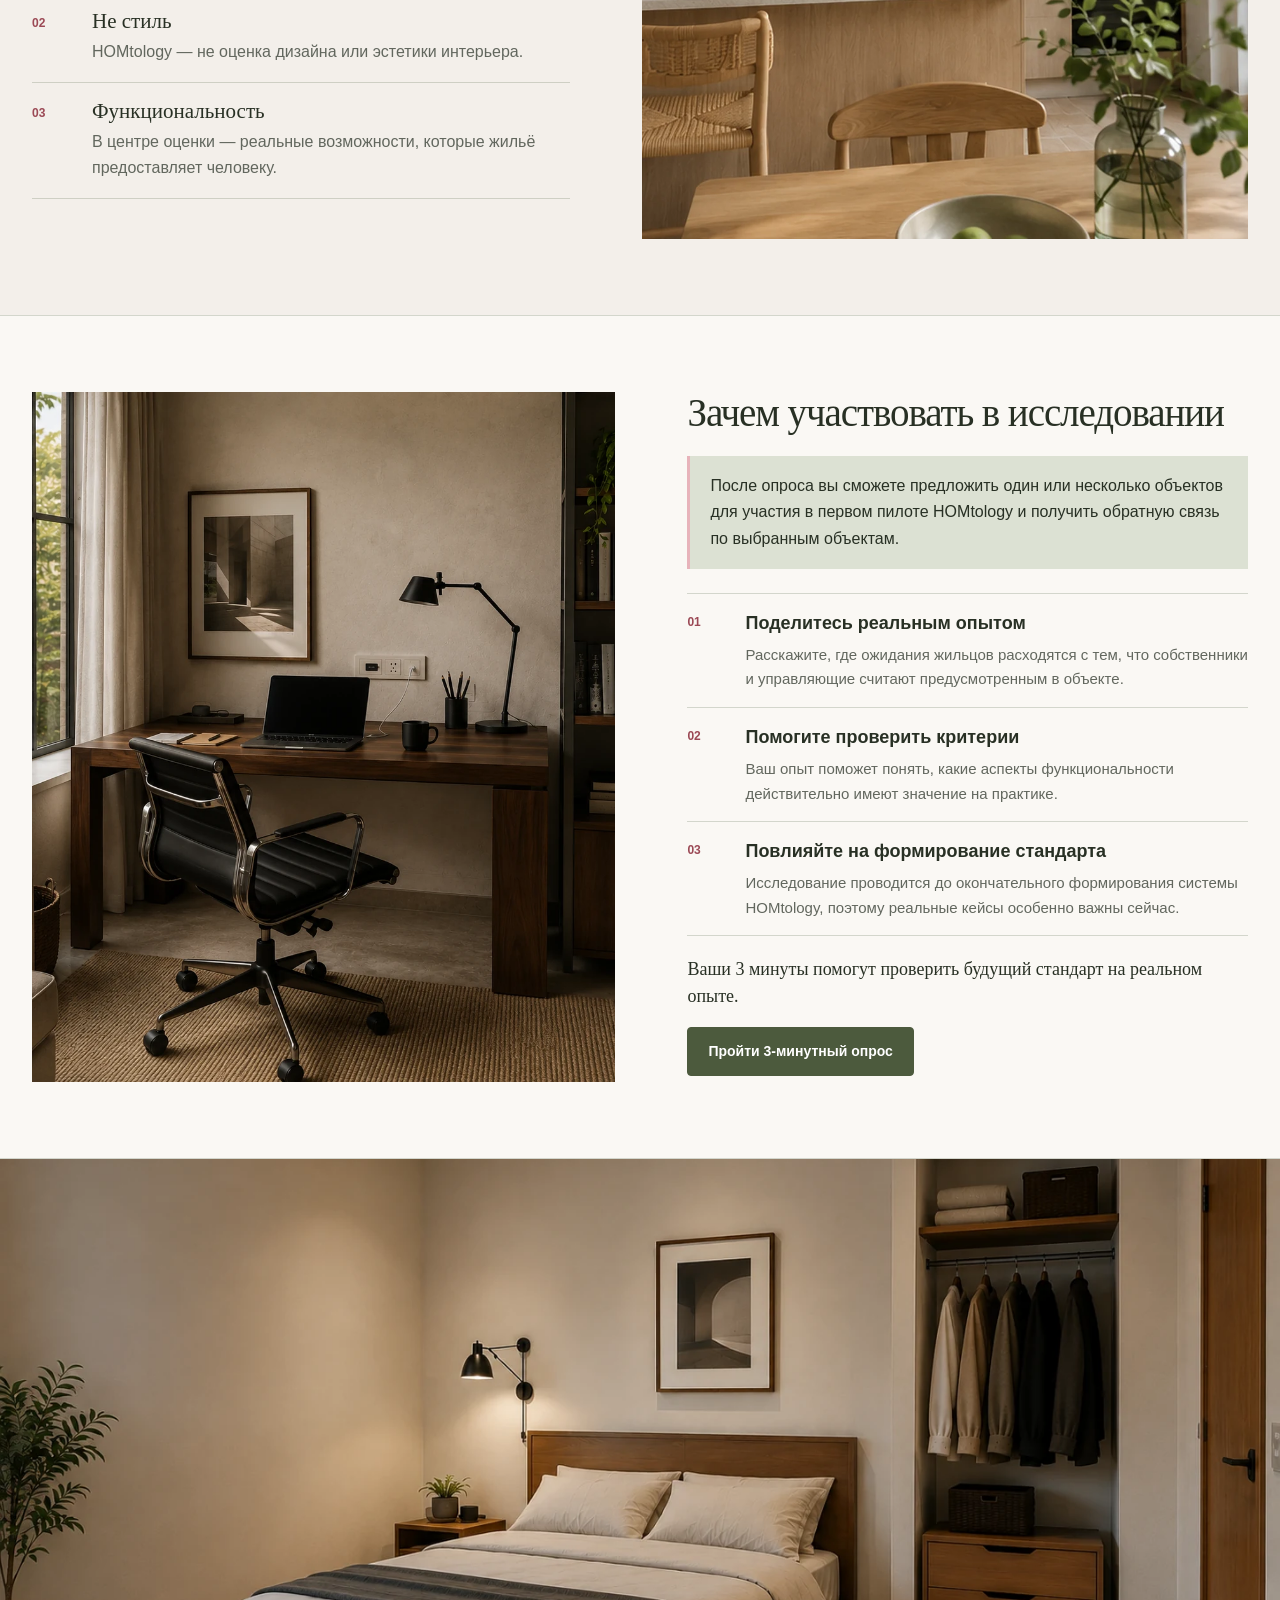
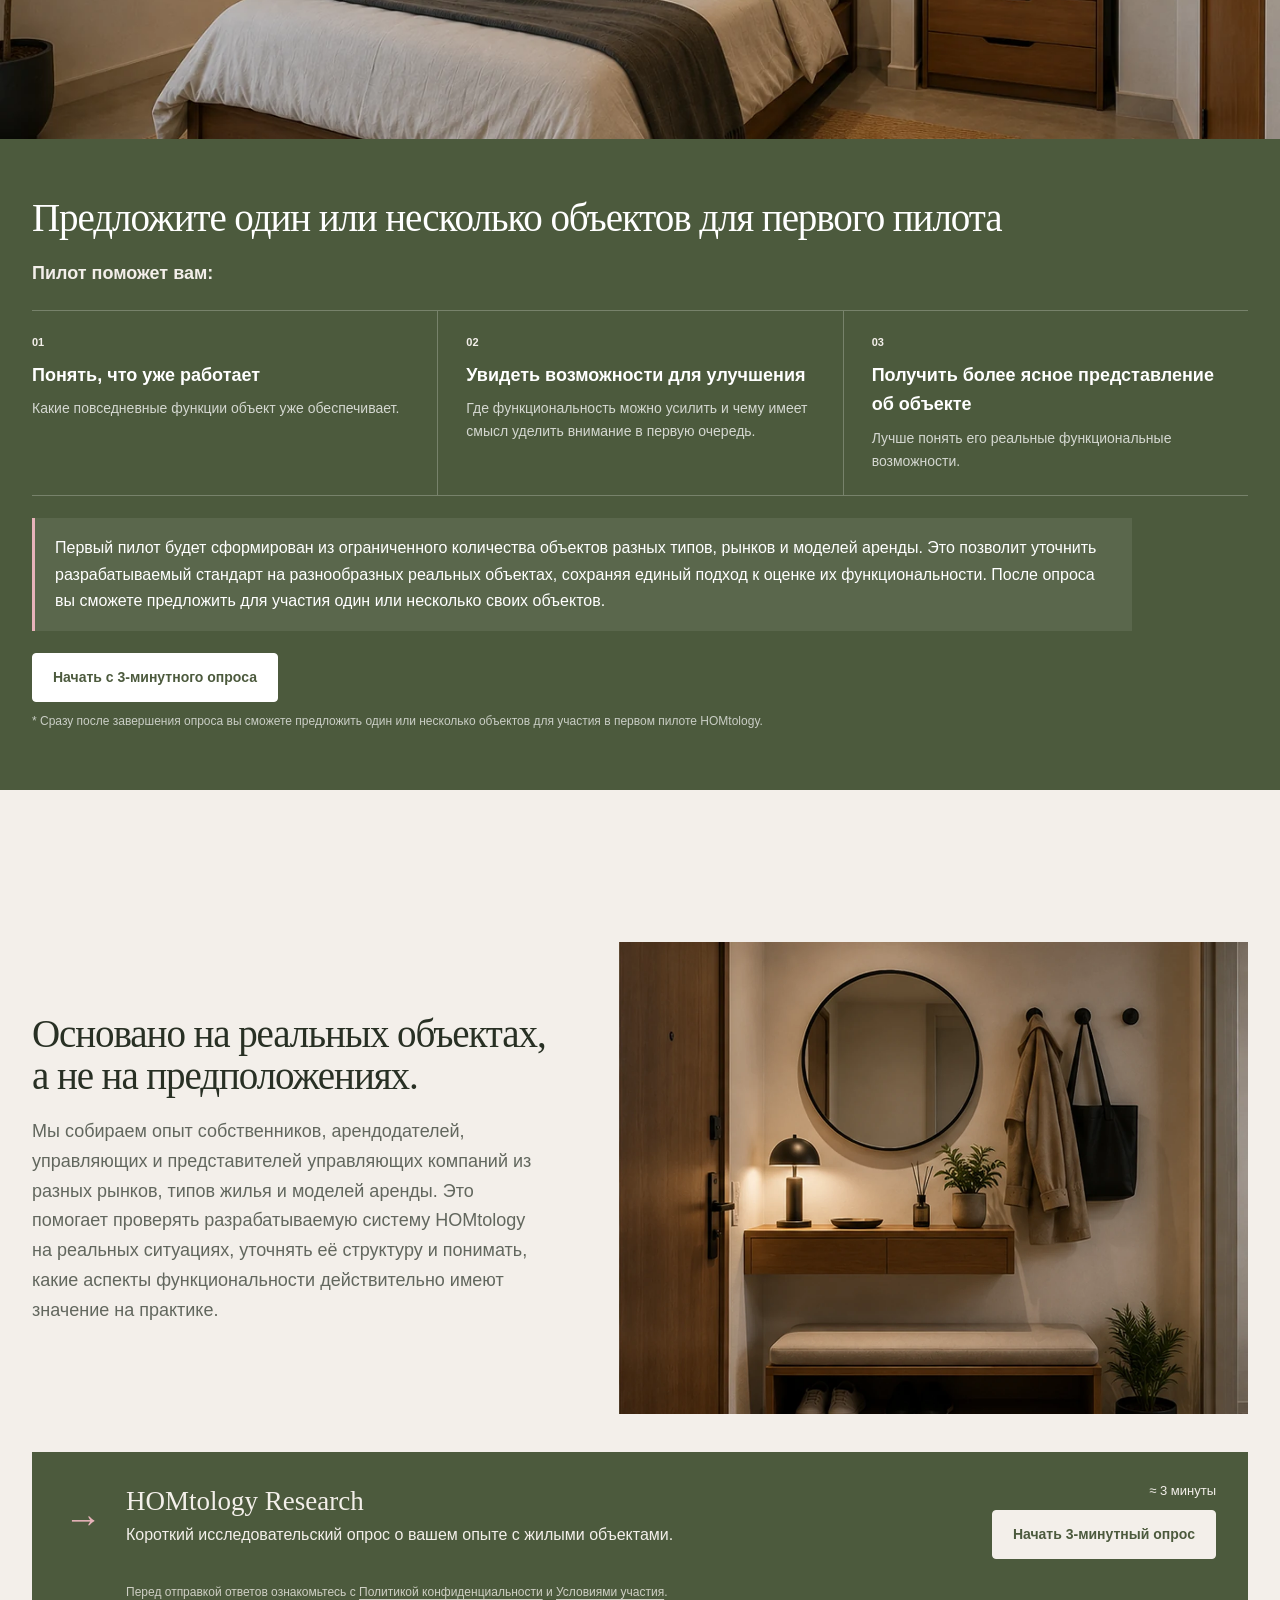
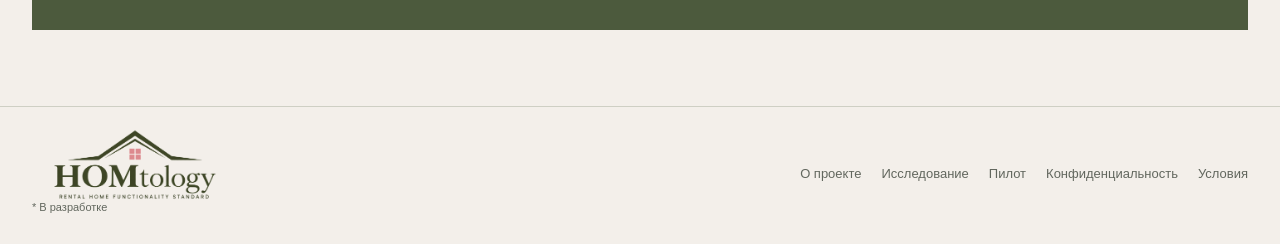
==== commit b72f145d: "Improve small text contrast" ====
--- a/index.html
+++ b/index.html
@@ -16,9 +16,9 @@
 .hero{padding:54px 0 62px}.hero-grid{display:grid}.hero-image{grid-row:2;min-width:0}.hero-image picture,.hero-image img{display:block;width:100%}.hero-image img{height:auto;aspect-ratio:2.35/1;object-fit:cover}.hero-copy{display:contents}.hero-copy h1{grid-row:1}.hero-statement{grid-row:3;max-width:1100px;margin:30px 0 10px;font:500 clamp(25px,2.25vw,34px)/1.2 Georgia,"Times New Roman",serif;letter-spacing:-.018em}.hero-details{grid-row:4;display:grid;grid-template-columns:minmax(0,1fr) minmax(0,1fr);gap:64px;align-items:start}.hero-details .lead{margin:0}.hero-actions{display:flex;gap:12px;flex-wrap:wrap;margin:26px 0 0}
 .section{padding:76px 0}.section.alt{background:var(--paper);border-block:1px solid var(--line)}#homtology{padding-top:62px}.section-heading{grid-column:1/-1;margin-bottom:4px}.editorial-grid{display:grid;grid-template-columns:minmax(0,.94fr) minmax(0,1.06fr);gap:28px 72px;align-items:stretch}.editorial-copy{max-width:610px}.editorial-photo{align-self:stretch}.editorial-photo picture,.editorial-photo img{display:block;width:100%;height:100%}.editorial-photo img{min-height:560px;object-fit:cover}.principles{margin-top:28px;border-top:1px solid var(--line)}.principle{display:grid;grid-template-columns:44px 1fr;gap:16px;padding:16px 0;border-bottom:1px solid var(--line)}.principle h3{font:500 21px/1.2 Georgia,"Times New Roman",serif;margin:0 0 5px}.principle p{margin:0;color:var(--muted)}.principle-num{color:var(--focus);font-size:12px;font-weight:800;padding-top:5px}
 .why-layout{display:grid;grid-template-columns:minmax(0,1.02fr) minmax(0,.98fr);gap:72px;align-items:stretch}.why-copy{max-width:620px}.why-photo{min-width:0}.why-photo picture,.why-photo img{display:block;width:100%;height:100%}.why-photo img{min-height:690px;object-fit:cover}.why-copy h2{margin-top:0}.survey-reasons{margin-top:24px;border-top:1px solid var(--line)}.survey-reason{display:grid;grid-template-columns:44px 1fr;padding:15px 0;border-bottom:1px solid var(--line);gap:14px}.why-icon{font-size:12px;color:var(--focus);font-weight:800;padding-top:4px}.survey-reason h3{margin:0 0 4px;font-size:18px}.survey-reason p{margin:0;color:var(--muted);font-size:15px}.next-note{padding:17px 20px;border-left:3px solid var(--pink);background:var(--sage);margin-top:22px}.next-note p{margin:0}.why-support{margin:20px 0 0;font:500 18px/1.45 Georgia,"Times New Roman",serif}.center-action{text-align:left;margin-top:18px}
-.pilot-section{padding-top:0}.pilot-image{width:100%;max-height:580px;object-fit:cover;display:block;aspect-ratio:2.25/1}.pilot-box{background:var(--forest);color:var(--white);padding:58px max(32px,calc((100vw - 1300px)/2))}.pilot-box h2{color:var(--white);max-width:1120px;margin-top:0}.pilot-lead{margin:8px 0 0;color:var(--cream);font-size:18px;font-weight:700}.pilot-benefits{display:grid;grid-template-columns:repeat(3,1fr);margin-top:22px;border-top:1px solid rgba(255,255,255,.24)}.pilot-benefit{padding:22px 28px 22px 0;border-bottom:1px solid rgba(255,255,255,.24)}.pilot-benefit+.pilot-benefit{padding-left:28px;border-left:1px solid rgba(255,255,255,.24)}.pilot-benefit b{display:block;font-size:11px;color:var(--cream);margin-bottom:9px}.pilot-benefit h3{margin:0 0 7px;font-size:18px}.pilot-benefit p{margin:0;color:rgba(255,255,255,.76);font-size:14px}.pilot-box .next-note{max-width:1100px;background:rgba(255,255,255,.08);border-color:var(--pink);color:var(--white)}.pilot-action{margin-top:22px}.pilot-action .btn{background:var(--white);color:var(--forest);border-color:var(--white)}.pilot-action .btn:focus-visible{outline-color:var(--cream)}.pilot-note{max-width:760px;color:rgba(255,255,255,.68);margin:10px 0 0;font-size:12px}
+.pilot-section{padding-top:0}.pilot-image{width:100%;max-height:580px;object-fit:cover;display:block;aspect-ratio:2.25/1}.pilot-box{background:var(--forest);color:var(--white);padding:58px max(32px,calc((100vw - 1300px)/2))}.pilot-box h2{color:var(--white);max-width:1120px;margin-top:0}.pilot-lead{margin:8px 0 0;color:var(--cream);font-size:18px;font-weight:700}.pilot-benefits{display:grid;grid-template-columns:repeat(3,1fr);margin-top:22px;border-top:1px solid rgba(255,255,255,.24)}.pilot-benefit{padding:22px 28px 22px 0;border-bottom:1px solid rgba(255,255,255,.24)}.pilot-benefit+.pilot-benefit{padding-left:28px;border-left:1px solid rgba(255,255,255,.24)}.pilot-benefit b{display:block;font-size:11px;color:var(--cream);margin-bottom:9px}.pilot-benefit h3{margin:0 0 7px;font-size:18px}.pilot-benefit p{margin:0;color:rgba(255,255,255,.76);font-size:14px}.pilot-box .next-note{max-width:1100px;background:rgba(255,255,255,.08);border-color:var(--pink);color:var(--white)}.pilot-action{margin-top:22px}.pilot-action .btn{background:var(--white);color:var(--forest);border-color:var(--white)}.pilot-action .btn:focus-visible{outline-color:var(--cream)}.pilot-note{max-width:760px;color:rgba(255,255,255,.7);margin:10px 0 0;font-size:12px}
 .research-intro{display:grid;grid-template-columns:minmax(0,.9fr) minmax(0,1.1fr);gap:72px;align-items:stretch}.research-copy{align-self:center;max-width:630px}.research-copy h2{margin-top:0}.research-photo picture,.research-photo img{display:block;width:100%;height:100%}.research-photo img{min-height:430px;object-fit:cover}.form-card{margin-top:38px;background:var(--forest);color:var(--cream);padding:28px 32px}.form-card :is(a,button):focus-visible{outline-color:var(--cream)}.survey-intro{display:grid;grid-template-columns:auto minmax(240px,1fr) auto;gap:24px;align-items:center}.survey-arrow{font-size:38px;color:var(--pink)}.survey-copy p{margin:5px 0}.survey-title{font:500 27px/1.2 Georgia,"Times New Roman",serif;margin:0}.survey-action{text-align:right}.survey-action .btn{background:var(--cream);color:var(--forest);border-color:var(--cream);white-space:nowrap}.survey-meta{color:var(--cream);margin:0 0 8px}.legal-note{grid-column:2/4;margin:0;color:rgba(243,239,234,.78);font-size:12px}.text-link{text-decoration:underline;text-underline-offset:3px}.hidden{display:none!important}#tallyEmbedWrap{scroll-margin-top:110px;text-align:left;margin-top:10px;background:var(--cream);padding:16px;color:var(--ink)}
-footer{padding:24px 0 28px;color:var(--muted);font-size:13px;border-top:1px solid var(--line)}.footer-inner{display:flex;justify-content:space-between;align-items:center;gap:32px}.footer-brand{display:block;width:206px;margin:-8px 0}.footer-brand img{display:block;width:206px;height:auto}.footer-status{display:block;margin-top:-2px;font-size:11px;color:var(--taupe)}.footer-links{display:flex;justify-content:flex-end;gap:20px;flex-wrap:wrap}main[id],section[id]{scroll-margin-top:104px}a:focus-visible,button:focus-visible{outline:3px solid var(--focus);outline-offset:4px}
+footer{padding:24px 0 28px;color:var(--muted);font-size:13px;border-top:1px solid var(--line)}.footer-inner{display:flex;justify-content:space-between;align-items:center;gap:32px}.footer-brand{display:block;width:206px;margin:-8px 0}.footer-brand img{display:block;width:206px;height:auto}.footer-status{display:block;margin-top:-2px;font-size:11px;color:var(--muted)}.footer-links{display:flex;justify-content:flex-end;gap:20px;flex-wrap:wrap}main[id],section[id]{scroll-margin-top:104px}a:focus-visible,button:focus-visible{outline:3px solid var(--focus);outline-offset:4px}
 @media(max-width:1100px){.container{width:min(1300px,calc(100% - 48px))}.nav-inner{gap:16px}.nav-links{gap:13px}.nav-cta{display:none}.editorial-grid,.why-layout,.research-intro{gap:40px}.pilot-box{padding-inline:24px}.pilot-benefits{grid-template-columns:repeat(3,1fr)}.survey-intro{grid-template-columns:auto 1fr}.survey-action{grid-column:2;text-align:left}.legal-note{grid-column:2}}
 @media(max-width:760px){.container{width:min(100% - 36px,1300px)}.site-header{position:relative}.nav-inner{min-height:auto;padding:7px 0 0;display:grid;grid-template-columns:1fr}.brand{width:220px;margin:-7px auto}.brand img{width:220px}.nav-links{width:100%;margin:0;display:grid;grid-template-columns:repeat(3,minmax(0,1fr));gap:0;border-top:1px solid var(--line);font-size:11px;text-align:center}.nav-links a{display:flex;align-items:center;justify-content:center;min-height:48px;padding:7px 6px;line-height:1.2}.nav-links a:last-child{display:none}.hero{padding:44px 0 54px}.hero-grid{display:block}.hero-copy{display:block;text-align:center}.hero-image img{aspect-ratio:3/2}.hero-statement{margin:24px auto 12px}.hero-details{display:block}.hero-details .lead{margin:14px auto}.hero-actions{justify-content:center}.section{padding:62px 0}#homtology{padding-top:52px}.editorial-grid{grid-template-columns:1fr;gap:30px}.section-heading{margin-bottom:0}.editorial-copy{display:contents}.section-heading .eyebrow{order:1}.section-heading h2{order:2}.editorial-photo{order:3}.editorial-copy>.lead{order:4}.principles{order:5;margin-top:0}.editorial-photo img{height:auto;min-height:0;aspect-ratio:4/3}.why-layout{display:flex;flex-direction:column;gap:30px}.why-copy{display:contents}.why-copy>h2{order:1}.why-copy>.next-note{order:2}.why-photo{order:3}.survey-reasons{order:4;margin-top:0}.why-copy>.why-support{order:5}.why-copy>.center-action{order:6}.why-photo picture,.why-photo img{height:auto}.why-photo img{min-height:0;aspect-ratio:4/3}.pilot-image{aspect-ratio:4/3;max-height:none}.pilot-box{padding-block:48px}.pilot-benefits{grid-template-columns:1fr}.pilot-benefit+.pilot-benefit{border-left:0;padding-left:0}.research-intro{grid-template-columns:1fr;gap:28px}.research-copy{max-width:none}.research-photo img{height:auto;min-height:0;aspect-ratio:4/3}.form-card{margin-top:30px;padding:24px}.survey-intro{grid-template-columns:auto 1fr;gap:14px 16px}.survey-action,.legal-note{grid-column:1/3;text-align:left}.survey-action .btn{width:100%}.footer-inner{display:grid;grid-template-columns:minmax(145px,.8fr) 1.2fr;align-items:start;gap:22px}.footer-links{display:grid;grid-template-columns:1fr 1.35fr;gap:8px 16px;justify-content:stretch}.footer-links a:nth-child(4){grid-column:2;grid-row:1}.footer-links a:nth-child(5){grid-column:2;grid-row:2}.footer-brand,.footer-brand img{width:170px}}
 @media(max-width:480px){.container{width:min(100% - 28px,1300px)}h1,h2{font-size:clamp(30px,9.3vw,38px)}.lead{font-size:17px}.hero-actions{flex-direction:column;align-items:stretch}.btn{width:100%}.section{padding:54px 0}.pilot-box{padding-block:42px}.footer-inner{grid-template-columns:105px minmax(0,1fr);gap:14px}.footer-brand,.footer-brand img{width:105px;max-width:100%}.footer-links{min-width:0;grid-template-columns:minmax(0,.8fr) minmax(118px,1.2fr);font-size:12px;gap:7px 10px}}
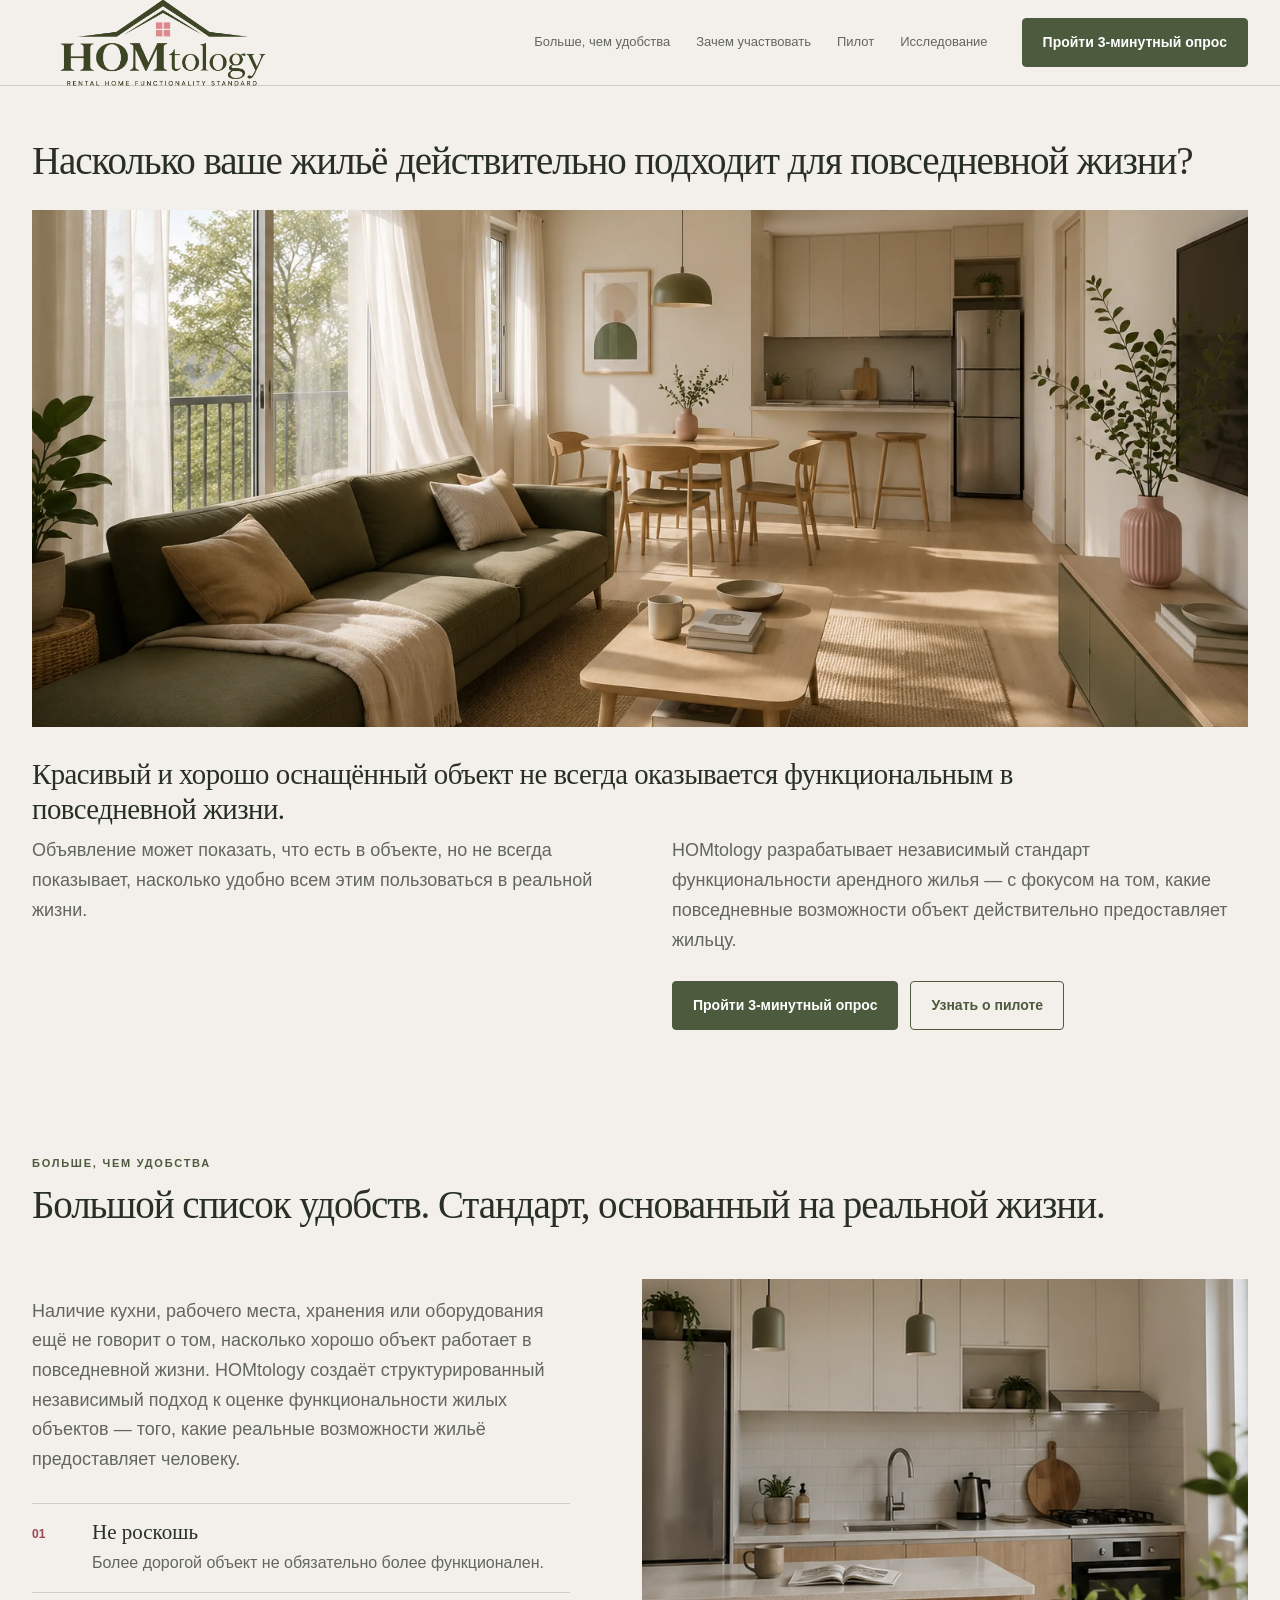
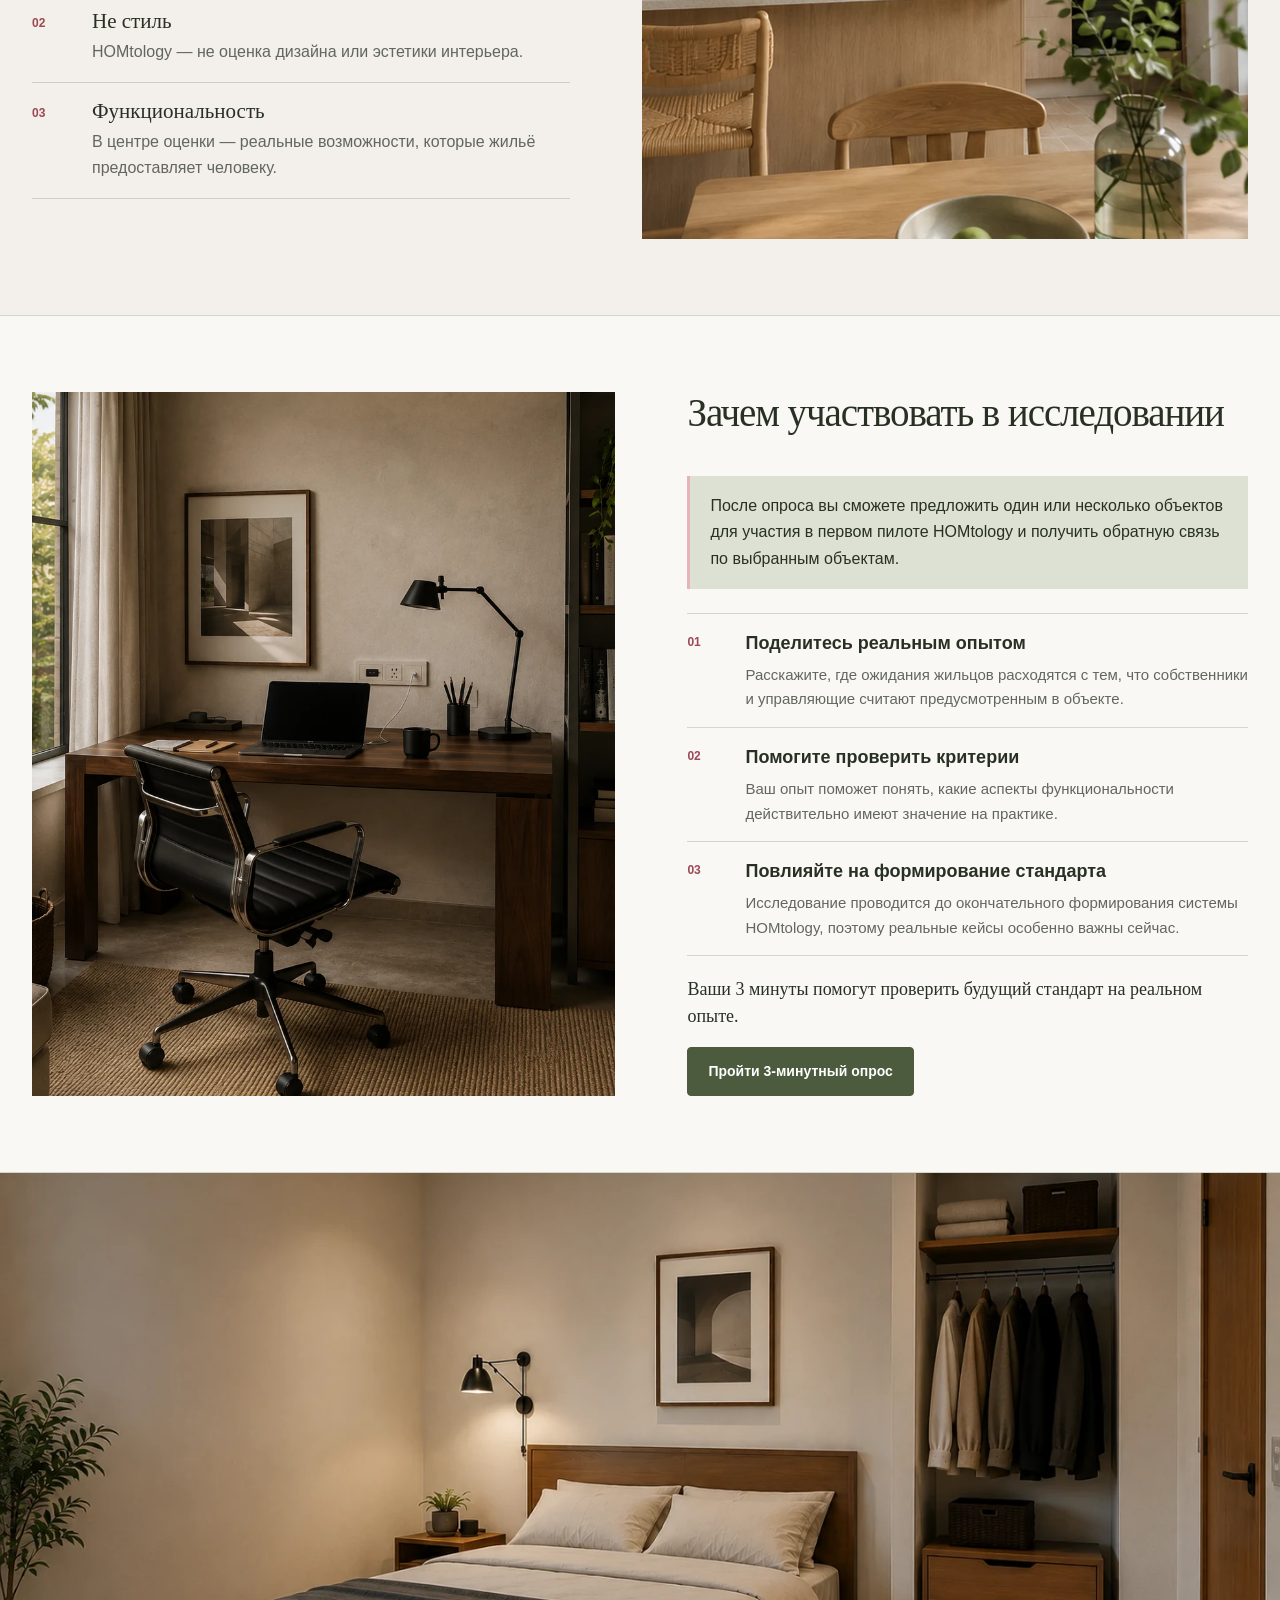
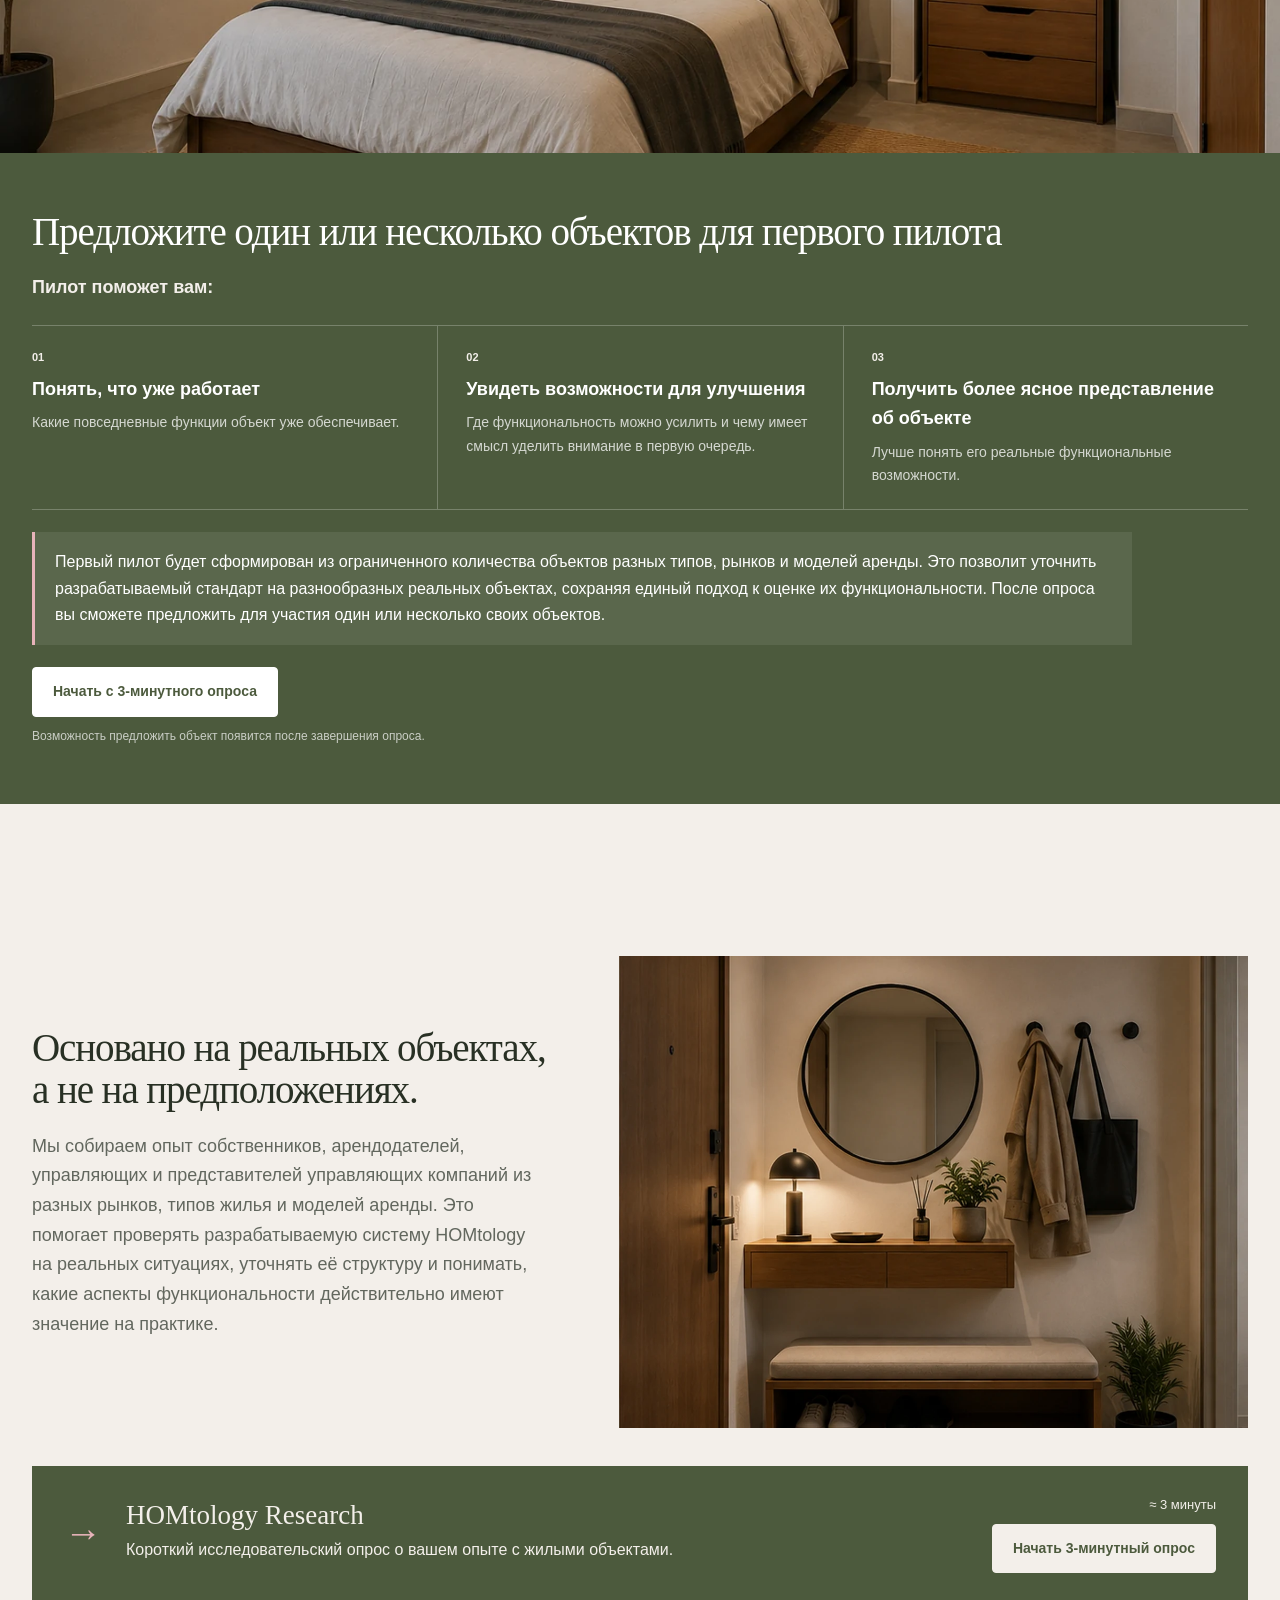
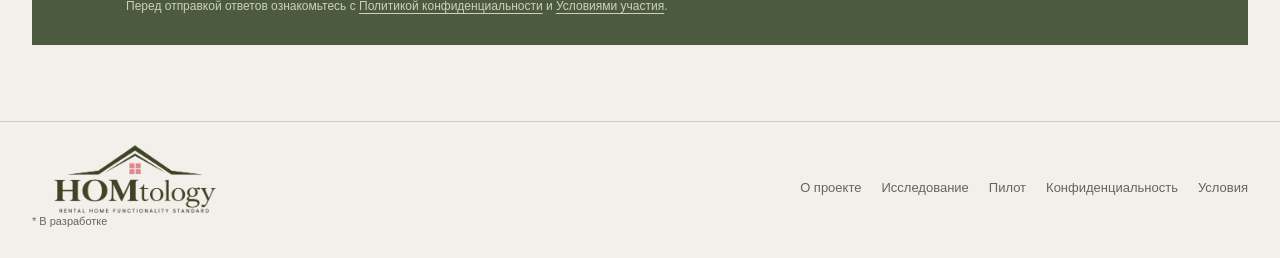
==== commit 4941bd27: "Address pilot wording and reading order feedback" ====
--- a/index.html
+++ b/index.html
@@ -15,12 +15,12 @@
 .eyebrow{font-size:11px;font-weight:800;letter-spacing:.16em;text-transform:uppercase;color:var(--forest)}h1,h2{font-family:Georgia,"Times New Roman",serif;font-weight:500;font-size:clamp(34px,3.05vw,46px);line-height:1.08;letter-spacing:-.028em}h1{margin:0 0 28px}h2{margin:12px 0 20px}.lead{font-size:18px;color:var(--muted);max-width:780px}.micro{font-size:13px;color:var(--muted)}
 .hero{padding:54px 0 62px}.hero-grid{display:grid}.hero-image{grid-row:2;min-width:0}.hero-image picture,.hero-image img{display:block;width:100%}.hero-image img{height:auto;aspect-ratio:2.35/1;object-fit:cover}.hero-copy{display:contents}.hero-copy h1{grid-row:1}.hero-statement{grid-row:3;max-width:1100px;margin:30px 0 10px;font:500 clamp(25px,2.25vw,34px)/1.2 Georgia,"Times New Roman",serif;letter-spacing:-.018em}.hero-details{grid-row:4;display:grid;grid-template-columns:minmax(0,1fr) minmax(0,1fr);gap:64px;align-items:start}.hero-details .lead{margin:0}.hero-actions{display:flex;gap:12px;flex-wrap:wrap;margin:26px 0 0}
 .section{padding:76px 0}.section.alt{background:var(--paper);border-block:1px solid var(--line)}#homtology{padding-top:62px}.section-heading{grid-column:1/-1;margin-bottom:4px}.editorial-grid{display:grid;grid-template-columns:minmax(0,.94fr) minmax(0,1.06fr);gap:28px 72px;align-items:stretch}.editorial-copy{max-width:610px}.editorial-photo{align-self:stretch}.editorial-photo picture,.editorial-photo img{display:block;width:100%;height:100%}.editorial-photo img{min-height:560px;object-fit:cover}.principles{margin-top:28px;border-top:1px solid var(--line)}.principle{display:grid;grid-template-columns:44px 1fr;gap:16px;padding:16px 0;border-bottom:1px solid var(--line)}.principle h3{font:500 21px/1.2 Georgia,"Times New Roman",serif;margin:0 0 5px}.principle p{margin:0;color:var(--muted)}.principle-num{color:var(--focus);font-size:12px;font-weight:800;padding-top:5px}
-.why-layout{display:grid;grid-template-columns:minmax(0,1.02fr) minmax(0,.98fr);gap:72px;align-items:stretch}.why-copy{max-width:620px}.why-photo{min-width:0}.why-photo picture,.why-photo img{display:block;width:100%;height:100%}.why-photo img{min-height:690px;object-fit:cover}.why-copy h2{margin-top:0}.survey-reasons{margin-top:24px;border-top:1px solid var(--line)}.survey-reason{display:grid;grid-template-columns:44px 1fr;padding:15px 0;border-bottom:1px solid var(--line);gap:14px}.why-icon{font-size:12px;color:var(--focus);font-weight:800;padding-top:4px}.survey-reason h3{margin:0 0 4px;font-size:18px}.survey-reason p{margin:0;color:var(--muted);font-size:15px}.next-note{padding:17px 20px;border-left:3px solid var(--pink);background:var(--sage);margin-top:22px}.next-note p{margin:0}.why-support{margin:20px 0 0;font:500 18px/1.45 Georgia,"Times New Roman",serif}.center-action{text-align:left;margin-top:18px}
+.why-layout{display:grid;grid-template-columns:minmax(0,1.02fr) minmax(0,.98fr);gap:0 72px;align-items:start}.why-layout>:not(.why-photo){grid-column:2;max-width:620px}.why-layout>h2{grid-row:1;margin-top:0}.why-layout>.next-note{grid-row:2}.why-photo{grid-column:1;grid-row:1/6;min-width:0;align-self:stretch}.why-photo picture,.why-photo img{display:block;width:100%;height:100%}.why-photo img{min-height:690px;object-fit:cover}.survey-reasons{grid-row:3;margin-top:24px;border-top:1px solid var(--line)}.survey-reason{display:grid;grid-template-columns:44px 1fr;padding:15px 0;border-bottom:1px solid var(--line);gap:14px}.why-icon{font-size:12px;color:var(--focus);font-weight:800;padding-top:4px}.survey-reason h3{margin:0 0 4px;font-size:18px}.survey-reason p{margin:0;color:var(--muted);font-size:15px}.next-note{padding:17px 20px;border-left:3px solid var(--pink);background:var(--sage);margin-top:22px}.next-note p{margin:0}.why-support{grid-row:4;margin:20px 0 0;font:500 18px/1.45 Georgia,"Times New Roman",serif}.center-action{grid-row:5;text-align:left;margin-top:18px}
 .pilot-section{padding-top:0}.pilot-image{width:100%;max-height:580px;object-fit:cover;display:block;aspect-ratio:2.25/1}.pilot-box{background:var(--forest);color:var(--white);padding:58px max(32px,calc((100vw - 1300px)/2))}.pilot-box h2{color:var(--white);max-width:1120px;margin-top:0}.pilot-lead{margin:8px 0 0;color:var(--cream);font-size:18px;font-weight:700}.pilot-benefits{display:grid;grid-template-columns:repeat(3,1fr);margin-top:22px;border-top:1px solid rgba(255,255,255,.24)}.pilot-benefit{padding:22px 28px 22px 0;border-bottom:1px solid rgba(255,255,255,.24)}.pilot-benefit+.pilot-benefit{padding-left:28px;border-left:1px solid rgba(255,255,255,.24)}.pilot-benefit b{display:block;font-size:11px;color:var(--cream);margin-bottom:9px}.pilot-benefit h3{margin:0 0 7px;font-size:18px}.pilot-benefit p{margin:0;color:rgba(255,255,255,.76);font-size:14px}.pilot-box .next-note{max-width:1100px;background:rgba(255,255,255,.08);border-color:var(--pink);color:var(--white)}.pilot-action{margin-top:22px}.pilot-action .btn{background:var(--white);color:var(--forest);border-color:var(--white)}.pilot-action .btn:focus-visible{outline-color:var(--cream)}.pilot-note{max-width:760px;color:rgba(255,255,255,.7);margin:10px 0 0;font-size:12px}
 .research-intro{display:grid;grid-template-columns:minmax(0,.9fr) minmax(0,1.1fr);gap:72px;align-items:stretch}.research-copy{align-self:center;max-width:630px}.research-copy h2{margin-top:0}.research-photo picture,.research-photo img{display:block;width:100%;height:100%}.research-photo img{min-height:430px;object-fit:cover}.form-card{margin-top:38px;background:var(--forest);color:var(--cream);padding:28px 32px}.form-card :is(a,button):focus-visible{outline-color:var(--cream)}.survey-intro{display:grid;grid-template-columns:auto minmax(240px,1fr) auto;gap:24px;align-items:center}.survey-arrow{font-size:38px;color:var(--pink)}.survey-copy p{margin:5px 0}.survey-title{font:500 27px/1.2 Georgia,"Times New Roman",serif;margin:0}.survey-action{text-align:right}.survey-action .btn{background:var(--cream);color:var(--forest);border-color:var(--cream);white-space:nowrap}.survey-meta{color:var(--cream);margin:0 0 8px}.legal-note{grid-column:2/4;margin:0;color:rgba(243,239,234,.78);font-size:12px}.text-link{text-decoration:underline;text-underline-offset:3px}.hidden{display:none!important}#tallyEmbedWrap{scroll-margin-top:110px;text-align:left;margin-top:10px;background:var(--cream);padding:16px;color:var(--ink)}
 footer{padding:24px 0 28px;color:var(--muted);font-size:13px;border-top:1px solid var(--line)}.footer-inner{display:flex;justify-content:space-between;align-items:center;gap:32px}.footer-brand{display:block;width:206px;margin:-8px 0}.footer-brand img{display:block;width:206px;height:auto}.footer-status{display:block;margin-top:-2px;font-size:11px;color:var(--muted)}.footer-links{display:flex;justify-content:flex-end;gap:20px;flex-wrap:wrap}main[id],section[id]{scroll-margin-top:104px}a:focus-visible,button:focus-visible{outline:3px solid var(--focus);outline-offset:4px}
-@media(max-width:1100px){.container{width:min(1300px,calc(100% - 48px))}.nav-inner{gap:16px}.nav-links{gap:13px}.nav-cta{display:none}.editorial-grid,.why-layout,.research-intro{gap:40px}.pilot-box{padding-inline:24px}.pilot-benefits{grid-template-columns:repeat(3,1fr)}.survey-intro{grid-template-columns:auto 1fr}.survey-action{grid-column:2;text-align:left}.legal-note{grid-column:2}}
-@media(max-width:760px){.container{width:min(100% - 36px,1300px)}.site-header{position:relative}.nav-inner{min-height:auto;padding:7px 0 0;display:grid;grid-template-columns:1fr}.brand{width:220px;margin:-7px auto}.brand img{width:220px}.nav-links{width:100%;margin:0;display:grid;grid-template-columns:repeat(3,minmax(0,1fr));gap:0;border-top:1px solid var(--line);font-size:11px;text-align:center}.nav-links a{display:flex;align-items:center;justify-content:center;min-height:48px;padding:7px 6px;line-height:1.2}.nav-links a:last-child{display:none}.hero{padding:44px 0 54px}.hero-grid{display:block}.hero-copy{display:block;text-align:center}.hero-image img{aspect-ratio:3/2}.hero-statement{margin:24px auto 12px}.hero-details{display:block}.hero-details .lead{margin:14px auto}.hero-actions{justify-content:center}.section{padding:62px 0}#homtology{padding-top:52px}.editorial-grid{grid-template-columns:1fr;gap:30px}.section-heading{margin-bottom:0}.editorial-copy{display:contents}.section-heading .eyebrow{order:1}.section-heading h2{order:2}.editorial-photo{order:3}.editorial-copy>.lead{order:4}.principles{order:5;margin-top:0}.editorial-photo img{height:auto;min-height:0;aspect-ratio:4/3}.why-layout{display:flex;flex-direction:column;gap:30px}.why-copy{display:contents}.why-copy>h2{order:1}.why-copy>.next-note{order:2}.why-photo{order:3}.survey-reasons{order:4;margin-top:0}.why-copy>.why-support{order:5}.why-copy>.center-action{order:6}.why-photo picture,.why-photo img{height:auto}.why-photo img{min-height:0;aspect-ratio:4/3}.pilot-image{aspect-ratio:4/3;max-height:none}.pilot-box{padding-block:48px}.pilot-benefits{grid-template-columns:1fr}.pilot-benefit+.pilot-benefit{border-left:0;padding-left:0}.research-intro{grid-template-columns:1fr;gap:28px}.research-copy{max-width:none}.research-photo img{height:auto;min-height:0;aspect-ratio:4/3}.form-card{margin-top:30px;padding:24px}.survey-intro{grid-template-columns:auto 1fr;gap:14px 16px}.survey-action,.legal-note{grid-column:1/3;text-align:left}.survey-action .btn{width:100%}.footer-inner{display:grid;grid-template-columns:minmax(145px,.8fr) 1.2fr;align-items:start;gap:22px}.footer-links{display:grid;grid-template-columns:1fr 1.35fr;gap:8px 16px;justify-content:stretch}.footer-links a:nth-child(4){grid-column:2;grid-row:1}.footer-links a:nth-child(5){grid-column:2;grid-row:2}.footer-brand,.footer-brand img{width:170px}}
+@media(max-width:1100px){.container{width:min(1300px,calc(100% - 48px))}.nav-inner{gap:16px}.nav-links{gap:13px}.nav-cta{display:none}.editorial-grid,.research-intro{gap:40px}.why-layout{column-gap:40px}.pilot-box{padding-inline:24px}.pilot-benefits{grid-template-columns:repeat(3,1fr)}.survey-intro{grid-template-columns:auto 1fr}.survey-action{grid-column:2;text-align:left}.legal-note{grid-column:2}}
+@media(max-width:760px){.container{width:min(100% - 36px,1300px)}.site-header{position:relative}.nav-inner{min-height:auto;padding:7px 0 0;display:grid;grid-template-columns:1fr}.brand{width:220px;margin:-7px auto}.brand img{width:220px}.nav-links{width:100%;margin:0;display:grid;grid-template-columns:repeat(3,minmax(0,1fr));gap:0;border-top:1px solid var(--line);font-size:11px;text-align:center}.nav-links a{display:flex;align-items:center;justify-content:center;min-height:48px;padding:7px 6px;line-height:1.2}.nav-links a:last-child{display:none}.hero{padding:44px 0 54px}.hero-grid{display:block}.hero-copy{display:block;text-align:center}.hero-image img{aspect-ratio:3/2}.hero-statement{margin:24px auto 12px}.hero-details{display:block}.hero-details .lead{margin:14px auto}.hero-actions{justify-content:center}.section{padding:62px 0}#homtology{padding-top:52px}.editorial-grid{grid-template-columns:1fr;gap:30px}.section-heading{margin-bottom:0}.editorial-copy{display:contents}.section-heading .eyebrow{order:1}.section-heading h2{order:2}.editorial-photo{order:3}.editorial-copy>.lead{order:4}.principles{order:5;margin-top:0}.editorial-photo img{height:auto;min-height:0;aspect-ratio:4/3}.why-layout{grid-template-columns:1fr;gap:30px}.why-layout>*{grid-column:1;grid-row:auto;max-width:none}.why-photo picture,.why-photo img{height:auto}.why-photo img{min-height:0;aspect-ratio:4/3}.survey-reasons{margin-top:0}.why-support,.center-action{margin-top:0}.pilot-image{aspect-ratio:4/3;max-height:none}.pilot-box{padding-block:48px}.pilot-benefits{grid-template-columns:1fr}.pilot-benefit+.pilot-benefit{border-left:0;padding-left:0}.research-intro{grid-template-columns:1fr;gap:28px}.research-copy{max-width:none}.research-photo img{height:auto;min-height:0;aspect-ratio:4/3}.form-card{margin-top:30px;padding:24px}.survey-intro{grid-template-columns:auto 1fr;gap:14px 16px}.survey-action,.legal-note{grid-column:1/3;text-align:left}.survey-action .btn{width:100%}.footer-inner{display:grid;grid-template-columns:minmax(145px,.8fr) 1.2fr;align-items:start;gap:22px}.footer-links{display:grid;grid-template-columns:1fr 1.35fr;gap:8px 16px;justify-content:stretch}.footer-links a:nth-child(4){grid-column:2;grid-row:1}.footer-links a:nth-child(5){grid-column:2;grid-row:2}.footer-brand,.footer-brand img{width:170px}}
 @media(max-width:480px){.container{width:min(100% - 28px,1300px)}h1,h2{font-size:clamp(30px,9.3vw,38px)}.lead{font-size:17px}.hero-actions{flex-direction:column;align-items:stretch}.btn{width:100%}.section{padding:54px 0}.pilot-box{padding-block:42px}.footer-inner{grid-template-columns:105px minmax(0,1fr);gap:14px}.footer-brand,.footer-brand img{width:105px;max-width:100%}.footer-links{min-width:0;grid-template-columns:minmax(0,.8fr) minmax(118px,1.2fr);font-size:12px;gap:7px 10px}}
 @media(max-width:375px){.footer-inner{grid-template-columns:1fr;gap:14px}.footer-brand,.footer-brand img{width:145px}.footer-links{grid-template-columns:minmax(0,1fr) minmax(130px,1.35fr)}}
 @media(prefers-reduced-motion:reduce){html{scroll-behavior:auto}*,*::before,*::after{scroll-behavior:auto!important;transition-duration:.01ms!important}}
@@ -95,20 +95,18 @@
 
 <section class="section alt" id="why-participate">
   <div class="container why-layout">
+    <h2>Зачем участвовать в исследовании</h2>
+    <div class="next-note"><p>После опроса вы сможете предложить один или несколько объектов для участия в первом пилоте HOMtology и получить обратную связь по выбранным объектам.</p></div>
     <div class="why-photo">
       <picture><source srcset="assets/images/workspace-functionality.webp" type="image/webp"><img src="assets/images/workspace-functionality.png" width="1448" height="1086" loading="lazy" decoding="async" alt="Домашнее рабочее место у окна со столом, креслом, освещением и хранением"></picture>
     </div>
-    <div class="why-copy">
-      <h2>Зачем участвовать в исследовании</h2>
-      <div class="next-note"><p>После опроса вы сможете предложить один или несколько объектов для участия в первом пилоте HOMtology и получить обратную связь по выбранным объектам.</p></div>
-      <div class="survey-reasons">
+    <div class="survey-reasons">
         <div class="survey-reason"><div class="why-icon">01</div><div><h3>Поделитесь реальным опытом</h3><p>Расскажите, где ожидания жильцов расходятся с тем, что собственники и управляющие считают предусмотренным в объекте.</p></div></div>
         <div class="survey-reason"><div class="why-icon">02</div><div><h3>Помогите проверить критерии</h3><p>Ваш опыт поможет понять, какие аспекты функциональности действительно имеют значение на практике.</p></div></div>
         <div class="survey-reason"><div class="why-icon">03</div><div><h3>Повлияйте на формирование стандарта</h3><p>Исследование проводится до окончательного формирования системы HOMtology, поэтому реальные кейсы особенно важны сейчас.</p></div></div>
-      </div>
-      <p class="why-support">Ваши 3 минуты помогут проверить будущий стандарт на реальном опыте.</p>
-      <div class="center-action"><a class="btn btn-primary" href="#research">Пройти 3-минутный опрос</a></div>
-    </div>
+    </div>
+    <p class="why-support">Ваши 3 минуты помогут проверить будущий стандарт на реальном опыте.</p>
+    <div class="center-action"><a class="btn btn-primary" href="#research">Пройти 3-минутный опрос</a></div>
   </div>
 </section>
 
@@ -124,7 +122,7 @@
     </div>
     <div class="next-note">Первый пилот будет сформирован из ограниченного количества объектов разных типов, рынков и моделей аренды. Это позволит уточнить разрабатываемый стандарт на разнообразных реальных объектах, сохраняя единый подход к оценке их функциональности. После опроса вы сможете предложить для участия один или несколько своих объектов.</div>
     <div class="pilot-action"><a class="btn" href="#research">Начать с 3-минутного опроса</a>
-      <p class="pilot-note">* Сразу после завершения опроса вы сможете предложить один или несколько объектов для участия в первом пилоте HOMtology.</p>
+      <p class="pilot-note">Возможность предложить объект появится после завершения опроса.</p>
     </div>
   </div>
 </section>
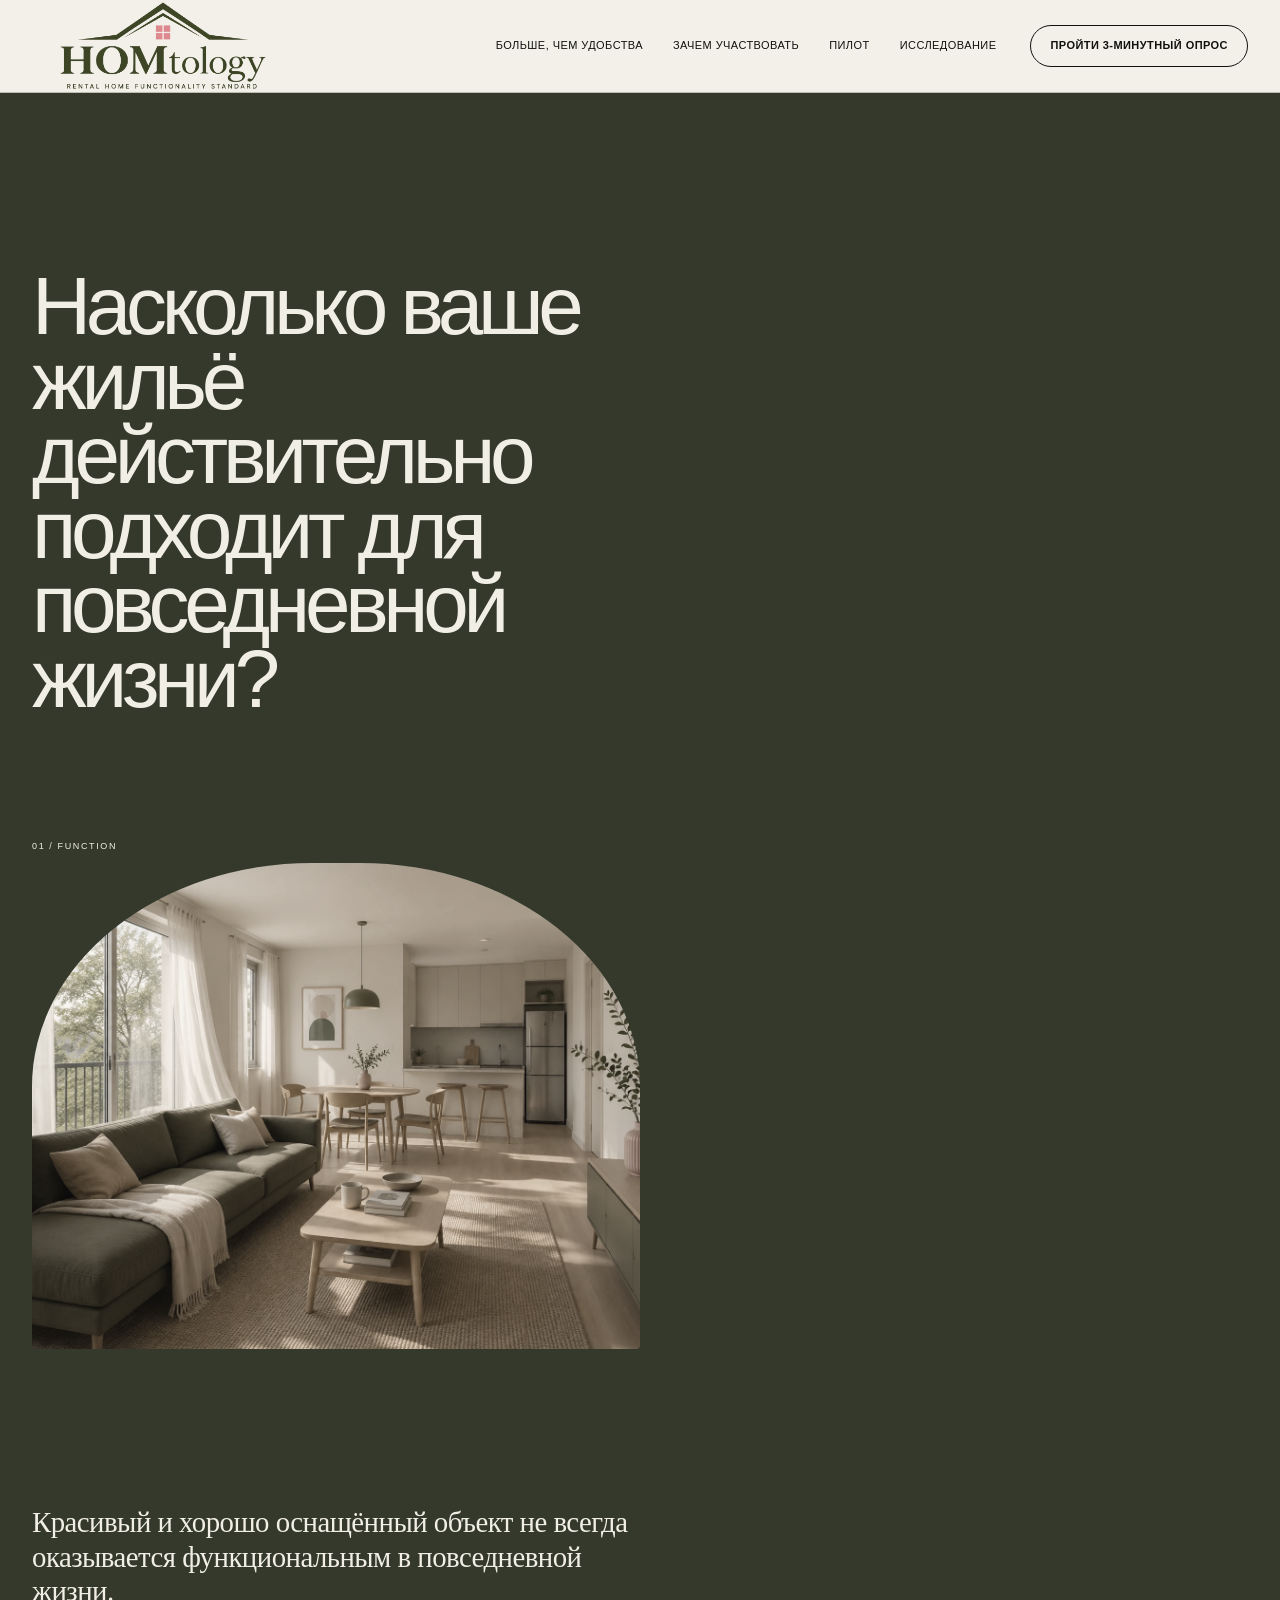
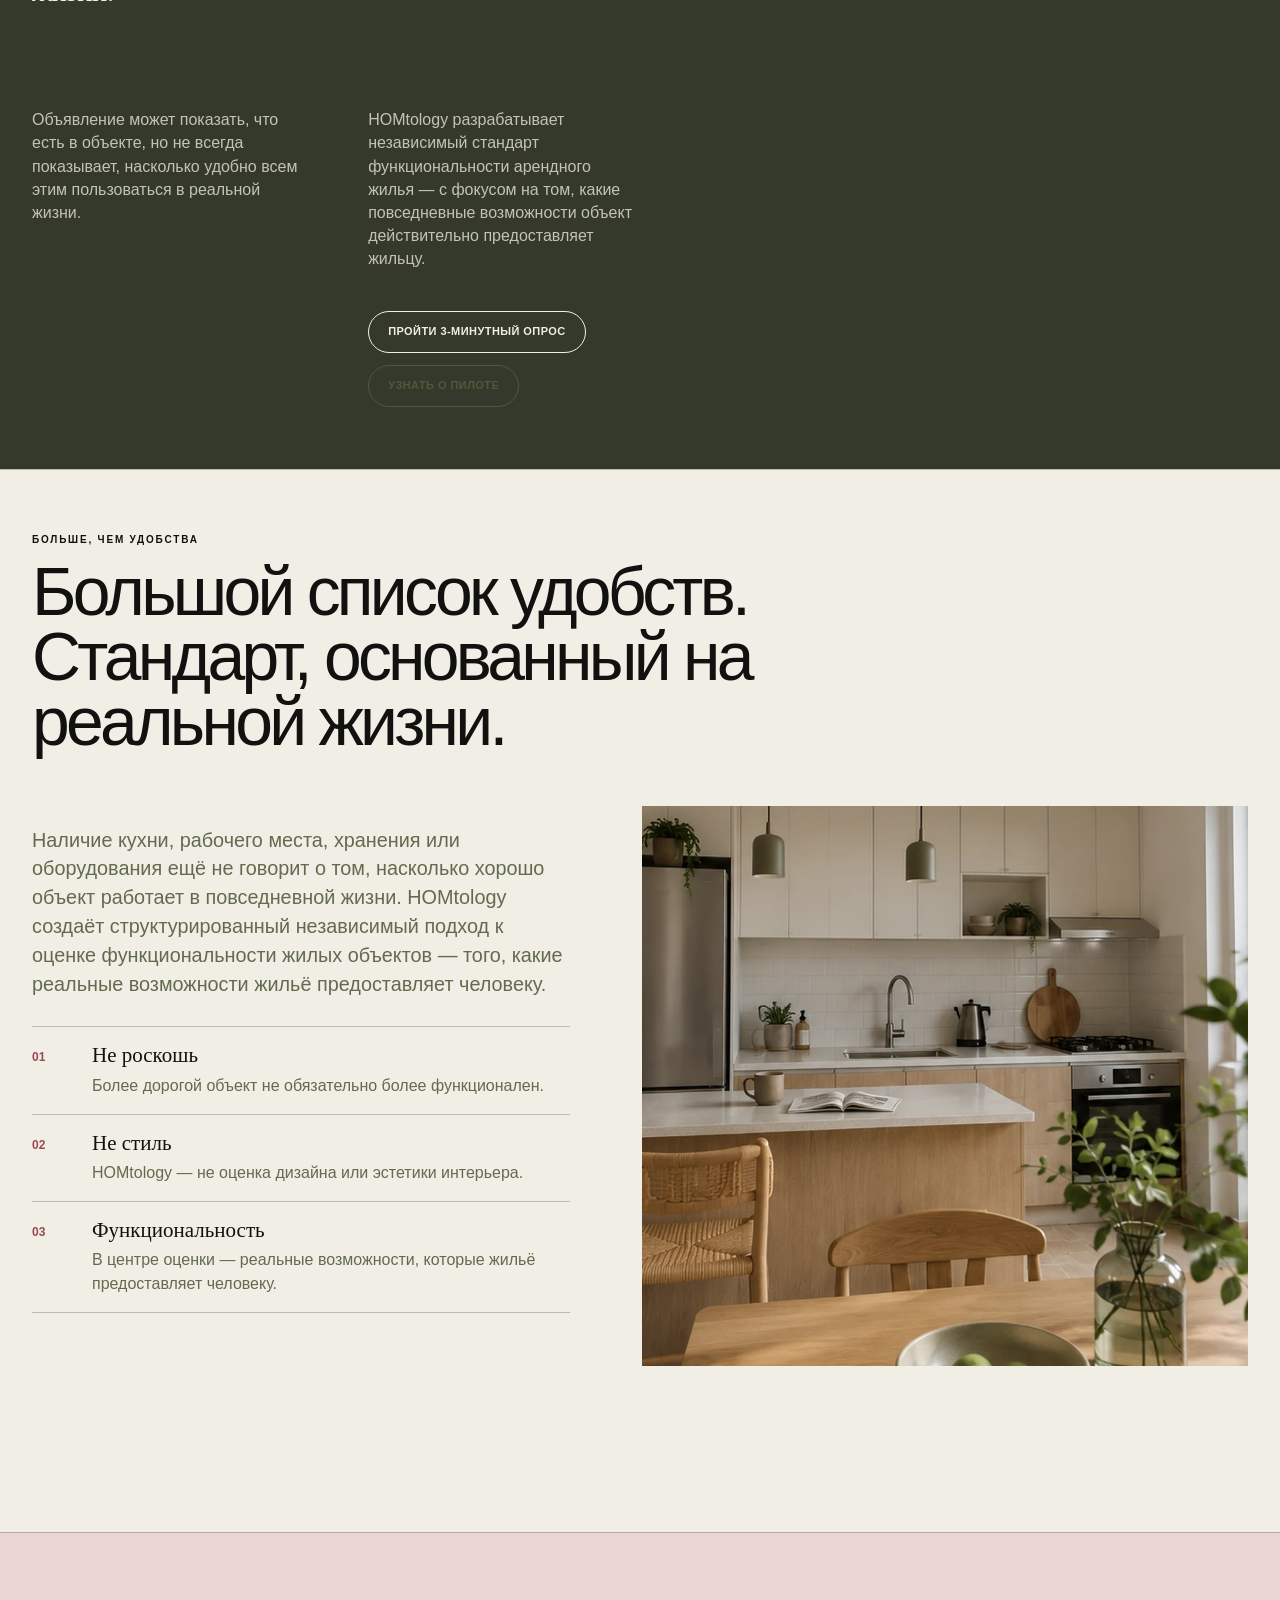
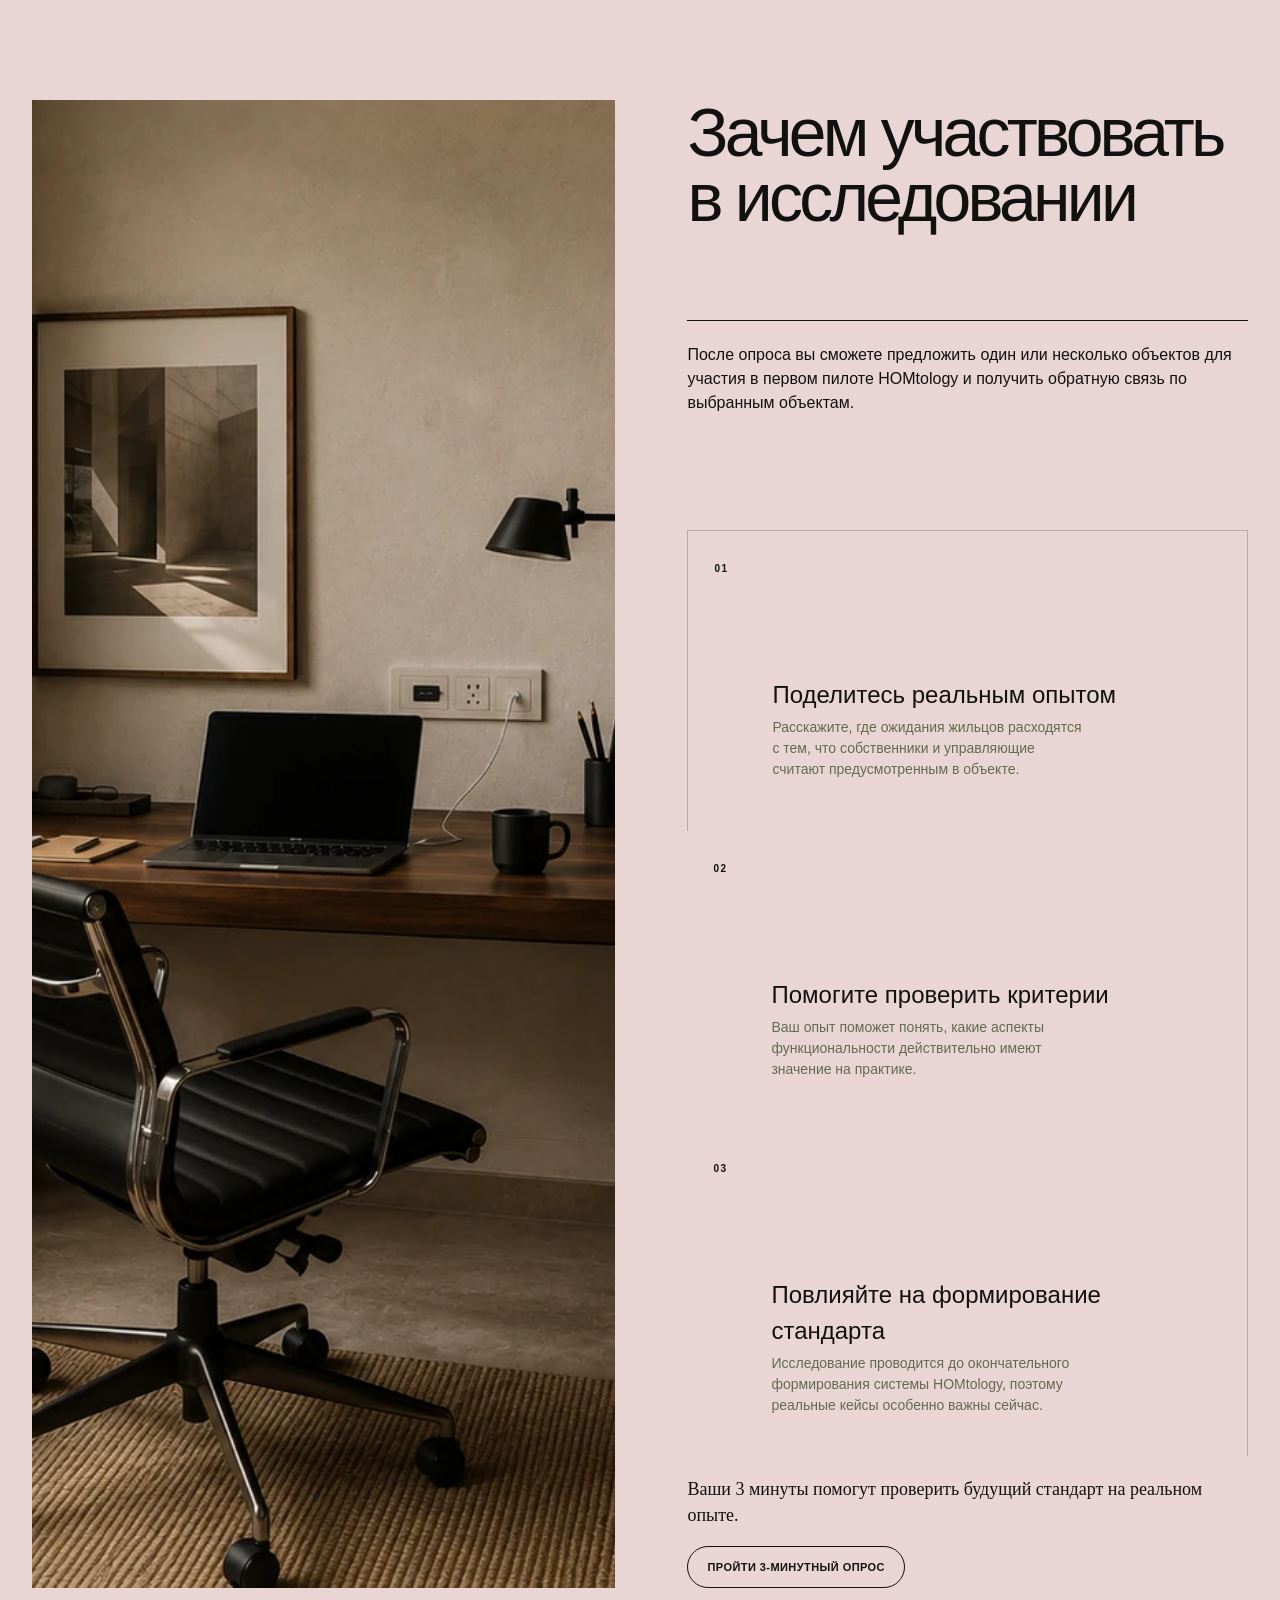
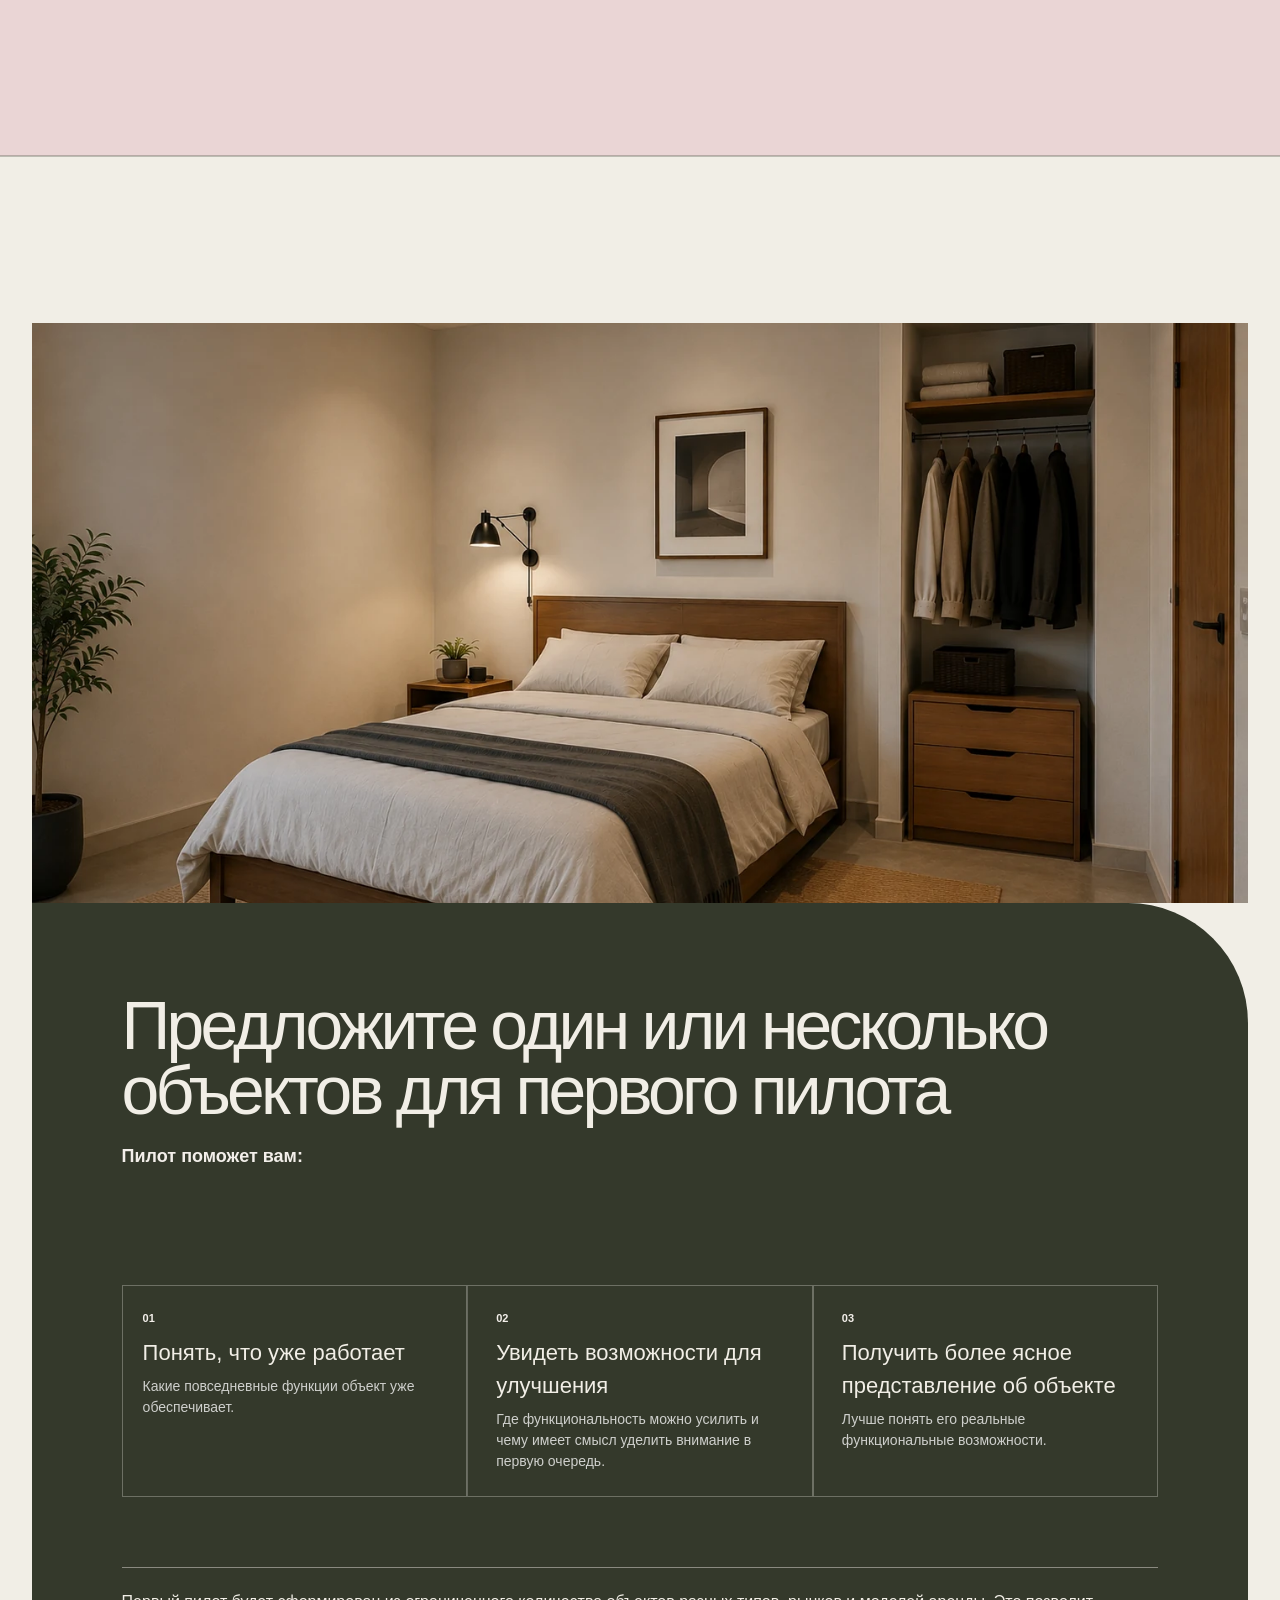
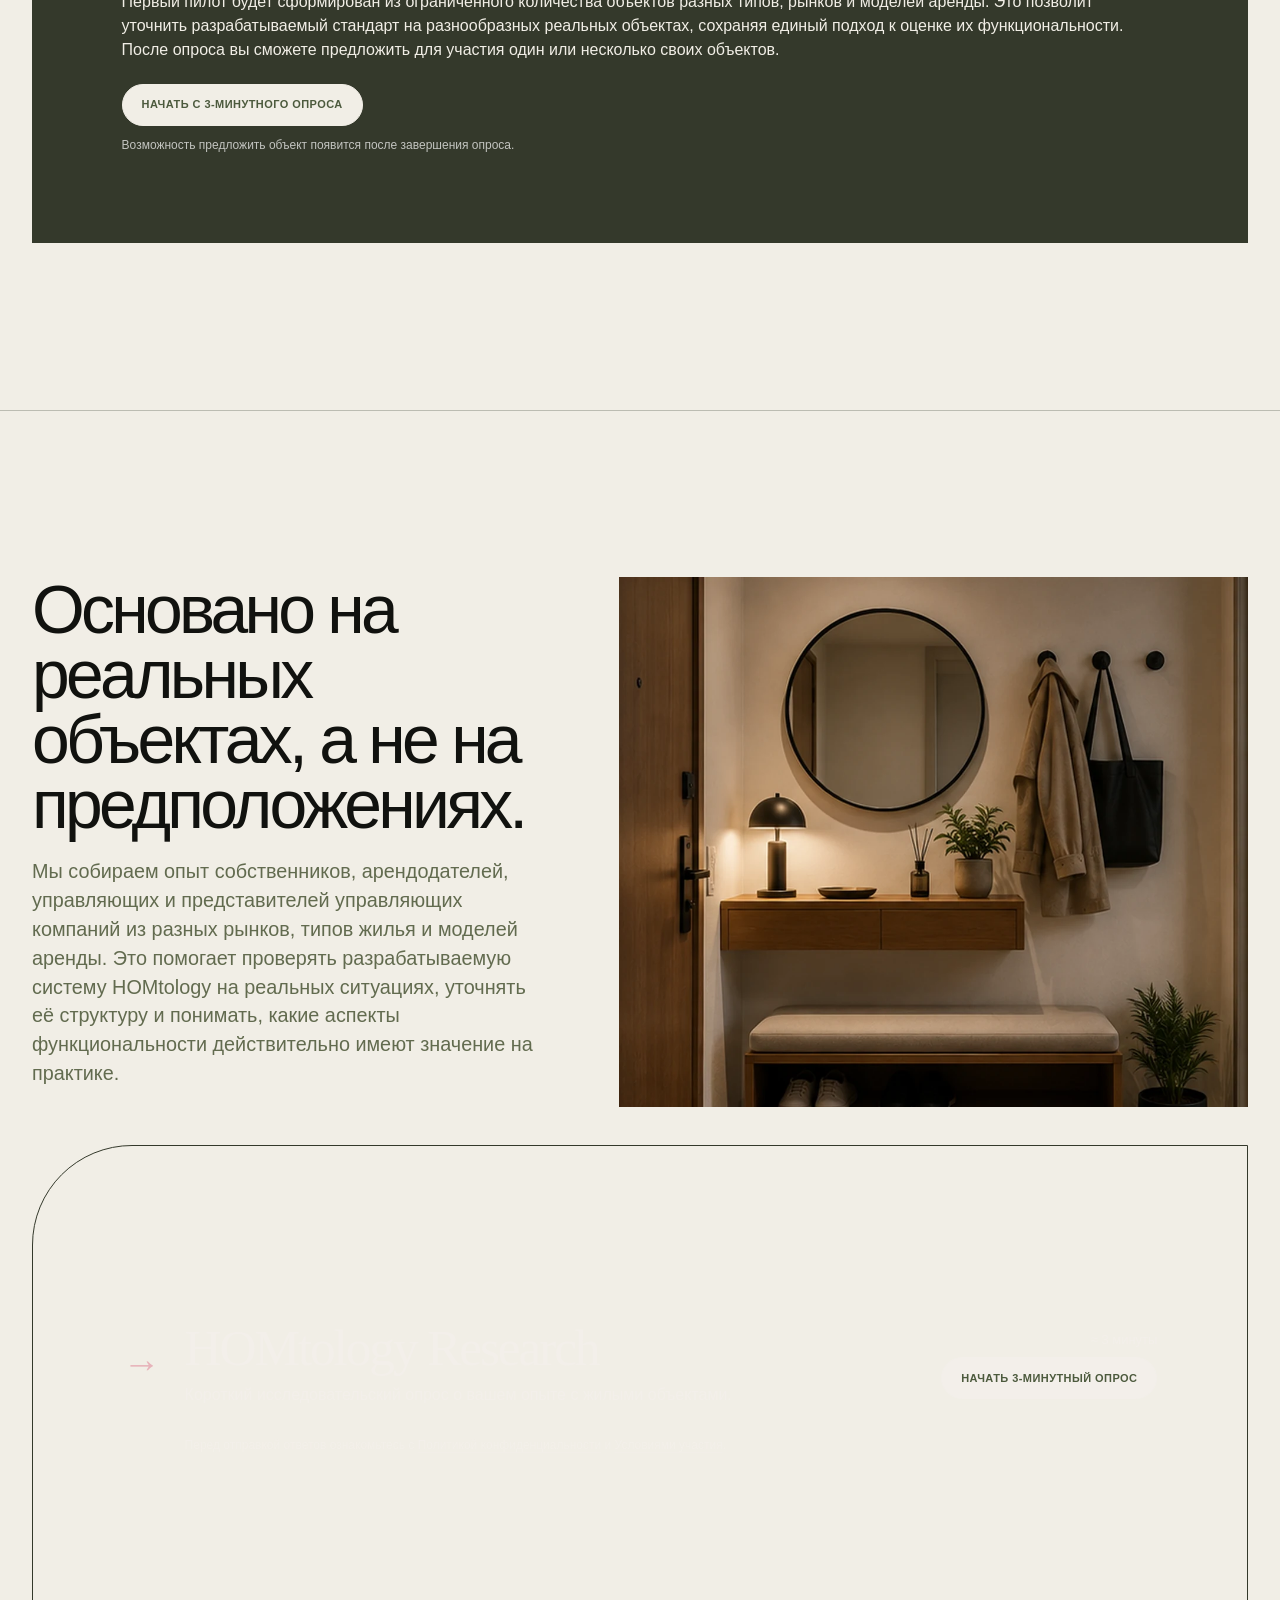
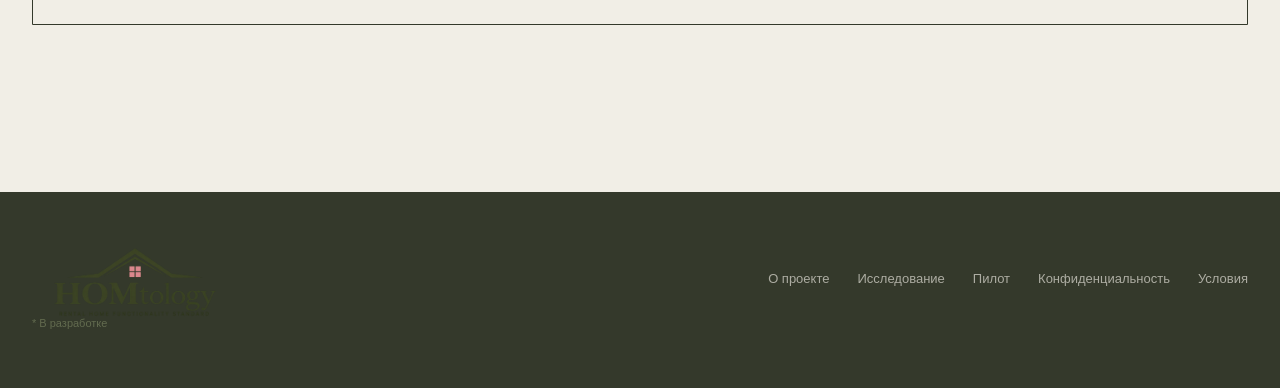
==== commit c9d99cc7: "Merge 99dad346d28f9265488069ec1e7a2d6b4cd66bfd into 300a48c5df6baca59ddde19366e6a6cd982680d8" ====
--- a/index.html
+++ b/index.html
@@ -26,6 +26,8 @@
 @media(prefers-reduced-motion:reduce){html{scroll-behavior:auto}*,*::before,*::after{scroll-behavior:auto!important;transition-duration:.01ms!important}}
 </style>
 
+<link rel="stylesheet" href="redesign.css">
+
 </head>
 <body>
 <a class="skip-link" href="#top">Перейти к содержанию</a>
--- a/redesign.css
+++ b/redesign.css
@@ -0,0 +1,227 @@
+/* Editorial redesign layer. The original document structure and integrations remain intact. */
+:root {
+  --bg: #f1eee6;
+  --paper: #ead5d5;
+  --ink: #11120f;
+  --muted: #626b4f;
+  --green: #34392b;
+  --gold: #d6a0a8;
+  --line: rgba(52, 57, 43, .28);
+  --white: #f1eee6;
+  --radius: 0;
+  --shadow: none;
+}
+
+html { background: var(--green); }
+body {
+  overflow-x: hidden;
+  background: var(--bg);
+  font-family: "Helvetica Neue", Helvetica, Arial, sans-serif;
+  font-weight: 400;
+  line-height: 1.5;
+  text-rendering: optimizeLegibility;
+}
+
+.container { width: min(1360px, calc(100% - 64px)); }
+
+.nav {
+  position: absolute;
+  inset: 0 0 auto;
+  z-index: 20;
+  color: var(--bg);
+  background: transparent;
+  border: 0;
+}
+.nav-inner { height: 92px; border-bottom: 1px solid rgba(241, 238, 230, .32); }
+.brand { color: inherit; }
+.brand-word { font-family: inherit; font-size: 24px; letter-spacing: -.05em; }
+.brand-word .hom { font-family: inherit; font-weight: 700; }
+.brand-sub { color: rgba(241, 238, 230, .66); font-size: 7px; }
+.nav-links { gap: 30px; color: inherit; font-size: 11px; letter-spacing: .04em; text-transform: uppercase; }
+.nav-links a { position: relative; }
+.nav-links a::after, .footer-links a::after {
+  content: "";
+  position: absolute;
+  right: 0;
+  bottom: -5px;
+  left: 0;
+  height: 1px;
+  background: currentColor;
+  transform: scaleX(0);
+  transform-origin: right;
+  transition: transform .35s ease;
+}
+.nav-links a:hover::after, .footer-links a:hover::after { transform: scaleX(1); transform-origin: left; }
+
+.btn {
+  min-height: 42px;
+  padding: 10px 19px;
+  border: 1px solid currentColor;
+  border-radius: 999px;
+  font-size: 11px;
+  font-weight: 600;
+  letter-spacing: .04em;
+  text-transform: uppercase;
+  transition: color .3s ease, background-color .3s ease, transform .3s ease;
+}
+.btn-primary { background: transparent; color: inherit; }
+.btn-primary:hover, .btn-outline:hover { background: var(--bg); color: var(--green); box-shadow: none; transform: translateY(-2px); }
+
+.hero {
+  min-height: 100svh;
+  padding: 150px 0 62px;
+  color: var(--bg);
+  background: var(--green);
+}
+.hero-grid { grid-template-columns: minmax(0, 1.08fr) minmax(340px, .92fr); gap: clamp(48px, 7vw, 120px); align-items: end; }
+.hero-copy { padding-top: clamp(60px, 10vh, 140px); }
+.eyebrow {
+  color: inherit;
+  font-size: 10px;
+  font-weight: 600;
+  letter-spacing: .18em;
+}
+.hero h1 {
+  max-width: 900px;
+  margin: 26px 0 34px;
+  font-family: inherit;
+  font-size: clamp(58px, 6.4vw, 106px);
+  font-weight: 400;
+  line-height: .91;
+  letter-spacing: -.065em;
+}
+.hero .lead { max-width: 650px; color: rgba(241, 238, 230, .76); font-size: clamp(15px, 1.25vw, 19px); }
+.hero .lead + .lead { margin-left: clamp(0px, 7vw, 110px); }
+.hero-actions { margin-top: 40px; }
+.hero .micro { margin-top: 18px; color: rgba(241, 238, 230, .52); }
+.hero-image {
+  position: relative;
+  margin-bottom: 4vh;
+  padding: 0;
+  overflow: visible;
+  border: 0;
+  background: transparent;
+}
+.hero-image::before { content: "01 / FUNCTION"; display: block; margin-bottom: 10px; font-size: 9px; letter-spacing: .18em; }
+.hero-image img { height: clamp(360px, 54vh, 650px); border-radius: 46% 46% 4px 4px; filter: saturate(.55) sepia(.08) contrast(.92); object-fit: cover; }
+.image-note { max-width: 440px; padding: 16px 0 0 24%; color: rgba(241, 238, 230, .65); font-size: 11px; }
+
+h1, h2, .serif { font-family: inherit; }
+h2 { font-size: clamp(44px, 5.3vw, 82px); font-weight: 400; line-height: .96; letter-spacing: -.055em; }
+.lead { font-size: clamp(17px, 1.55vw, 22px); line-height: 1.45; }
+.section { padding: clamp(100px, 13vw, 190px) 0; border-top: 1px solid var(--line); }
+.section > .container > .eyebrow { margin-bottom: clamp(50px, 7vw, 100px); }
+.section > .container > h2 { max-width: 1050px; }
+.section > .container > .lead { max-width: 720px; margin: 32px 0 0 auto; }
+
+#homtology { background: var(--bg); }
+#homtology h2 { max-width: 850px; }
+.cards.three { margin-top: clamp(70px, 10vw, 140px); border-top: 1px solid var(--line); gap: 0; }
+.card, .survey-reason {
+  min-height: 300px;
+  padding: 26px 26px 40px;
+  border: 0;
+  border-right: 1px solid var(--line);
+  border-radius: 0;
+  background: transparent;
+}
+.card:first-child, .survey-reason:first-child { border-left: 1px solid var(--line); }
+.card h3, .survey-reason h3 { margin-top: 120px; font-size: 24px; font-weight: 400; }
+.card p, .survey-reason p { max-width: 310px; color: var(--muted); font-size: 14px; }
+
+#why-participate { background: var(--paper); }
+#why-participate .lead { color: rgba(17, 18, 15, .68); }
+.survey-reasons { margin-top: clamp(70px, 9vw, 130px); gap: 0; border-top: 1px solid var(--line); }
+.why-icon { width: auto; height: auto; justify-content: start; border-radius: 0; background: none; color: var(--ink); font-size: 10px; letter-spacing: .15em; }
+.next-note { max-width: 780px; margin: 70px 0 0 auto; padding: 22px 0 0; border: 0; border-top: 1px solid var(--ink); border-radius: 0; background: transparent; }
+
+#pilot { padding-right: 32px; padding-left: 32px; background: var(--bg); }
+.pilot-box { padding: clamp(52px, 7vw, 110px); border-radius: 0 120px 0 0; background: var(--green); }
+.pilot-box h2 { max-width: 1080px; }
+.pilot-box .lead { max-width: 750px; margin: 40px 0 0 auto; }
+.pilot-benefits { margin-top: clamp(70px, 9vw, 130px); gap: 0; border-top: 1px solid rgba(241, 238, 230, .3); }
+.pilot-benefit { min-height: 190px; padding: 24px 20px; border: 0; border-right: 1px solid rgba(241, 238, 230, .3); border-bottom: 1px solid rgba(241, 238, 230, .3); border-radius: 0; background: transparent; }
+.pilot-benefit:nth-child(odd) { border-left: 1px solid rgba(241, 238, 230, .3); }
+.pilot-benefit h3 { font-size: 22px; font-weight: 400; }
+.pilot-box .next-note { border-top-color: rgba(241, 238, 230, .45) !important; border-left: 0 !important; background: transparent !important; }
+
+#research { background: var(--bg); }
+.form-wrap { margin-top: clamp(80px, 11vw, 160px) !important; grid-template-columns: .75fr 1.25fr; gap: clamp(50px, 9vw, 140px); }
+.form-wrap h2 { font-size: clamp(38px, 4.5vw, 68px); }
+.form-card {
+  min-height: 480px;
+  padding: clamp(45px, 7vw, 90px) !important;
+  display: grid;
+  align-items: center;
+  border: 1px solid var(--green);
+  border-radius: 100px 0 0 0;
+  background: transparent;
+}
+.form-card h3 { font-size: clamp(32px, 4vw, 56px) !important; font-weight: 400; letter-spacing: -.04em; }
+.form-card .btn-primary { color: var(--green); }
+.form-card .btn-primary:hover { background: var(--green); color: var(--bg); }
+
+.final-cta { padding: clamp(70px, 9vw, 130px) 0; border-radius: 0; background: var(--paper); color: var(--ink); }
+.final-cta h2 { color: inherit; font-size: clamp(54px, 7.5vw, 112px); }
+.final-cta p { max-width: 570px; color: rgba(17, 18, 15, .65); }
+.final-cta .btn { background: transparent; color: var(--ink); }
+.final-cta .btn:hover { background: var(--ink); color: var(--paper); }
+
+footer { padding: 56px 0; color: rgba(241, 238, 230, .64); background: var(--green); }
+.footer-inner { align-items: flex-start; padding-top: 0; border: 0; }
+.footer-inner strong { color: var(--bg); font-size: clamp(36px, 5vw, 72px); font-weight: 400; letter-spacing: -.06em; }
+.footer-links { gap: 28px; padding-top: 20px; }
+.footer-links a { position: relative; }
+
+a:focus-visible, button:focus-visible { outline: 2px solid var(--gold); outline-offset: 5px; }
+
+@media (max-width: 900px) {
+  .container { width: min(100% - 40px, 1360px); }
+  .nav { position: absolute; }
+  .nav-inner { min-height: 82px; flex-wrap: nowrap; padding: 0; }
+  .nav-links { display: none; }
+  .hero { padding-top: 125px; }
+  .hero-grid { grid-template-columns: 1fr; }
+  .hero-copy { padding-top: 40px; }
+  .hero-image { width: 65%; margin: 30px 0 0 auto; }
+  .cards.three { grid-template-columns: 1fr 1fr; }
+  .card:last-child { grid-column: 2; }
+  .survey-reasons { grid-template-columns: 1fr; }
+  .survey-reason { min-height: 230px; border-left: 1px solid var(--line); border-bottom: 1px solid var(--line); }
+  .survey-reason h3 { margin-top: 70px; }
+  .form-wrap { grid-template-columns: 1fr; }
+}
+
+@media (max-width: 620px) {
+  .container { width: min(100% - 28px, 1360px); }
+  .nav-inner { min-height: 72px; gap: 10px; }
+  .brand-word { font-size: 21px; }
+  .nav-inner > .btn { min-height: 38px; padding: 8px 12px; font-size: 9px; }
+  .hero { min-height: auto; padding: 118px 0 54px; }
+  .hero h1 { font-size: clamp(48px, 14.5vw, 66px); }
+  .hero .lead + .lead { margin-left: 0; }
+  .hero-image { width: 88%; margin-top: 48px; }
+  .hero-image img { height: 430px; }
+  .image-note { padding-left: 12%; }
+  .section { padding: 96px 0; }
+  .section > .container > .eyebrow { margin-bottom: 46px; }
+  h2 { font-size: 45px; }
+  .section > .container > .lead { margin-top: 28px; }
+  .cards.three { grid-template-columns: 1fr; margin-top: 64px; }
+  .card, .card:last-child { grid-column: auto; min-height: 220px; border-left: 1px solid var(--line); border-bottom: 1px solid var(--line); }
+  .card h3 { margin-top: 64px; }
+  .survey-reason { min-height: 220px; }
+  #pilot { padding: 14px; }
+  .pilot-box { padding: 54px 22px; border-radius: 0 54px 0 0; }
+  .pilot-benefits { grid-template-columns: 1fr; }
+  .pilot-benefit { min-height: 160px; border-left: 1px solid rgba(241, 238, 230, .3); }
+  .form-card { min-height: 420px; padding: 44px 20px !important; border-radius: 54px 0 0; }
+  .cta-box { gap: 32px; }
+  .footer-inner { gap: 42px; }
+  .footer-links { display: grid; grid-template-columns: 1fr 1fr; gap: 18px 28px; }
+}
+
+@media (prefers-reduced-motion: reduce) {
+  html { scroll-behavior: auto; }
+  *, *::before, *::after { scroll-behavior: auto !important; transition-duration: .01ms !important; }
+}
